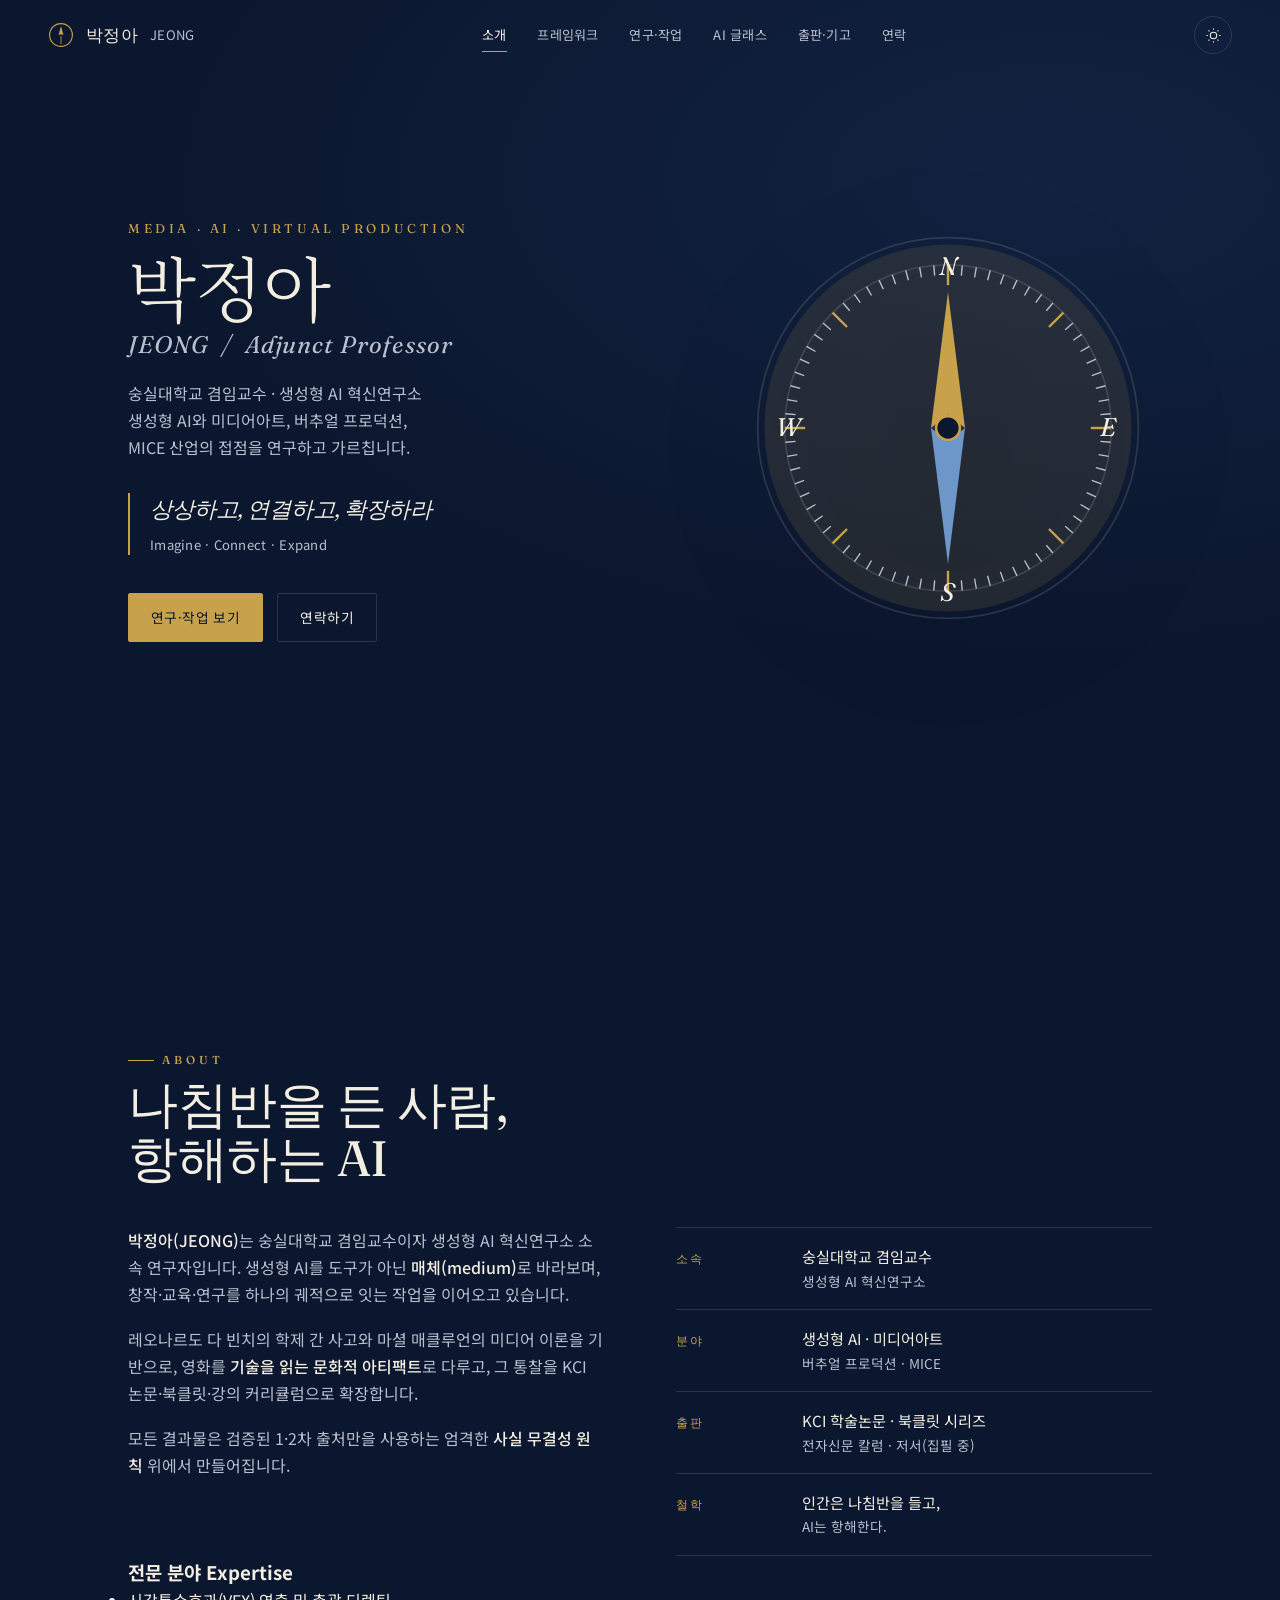
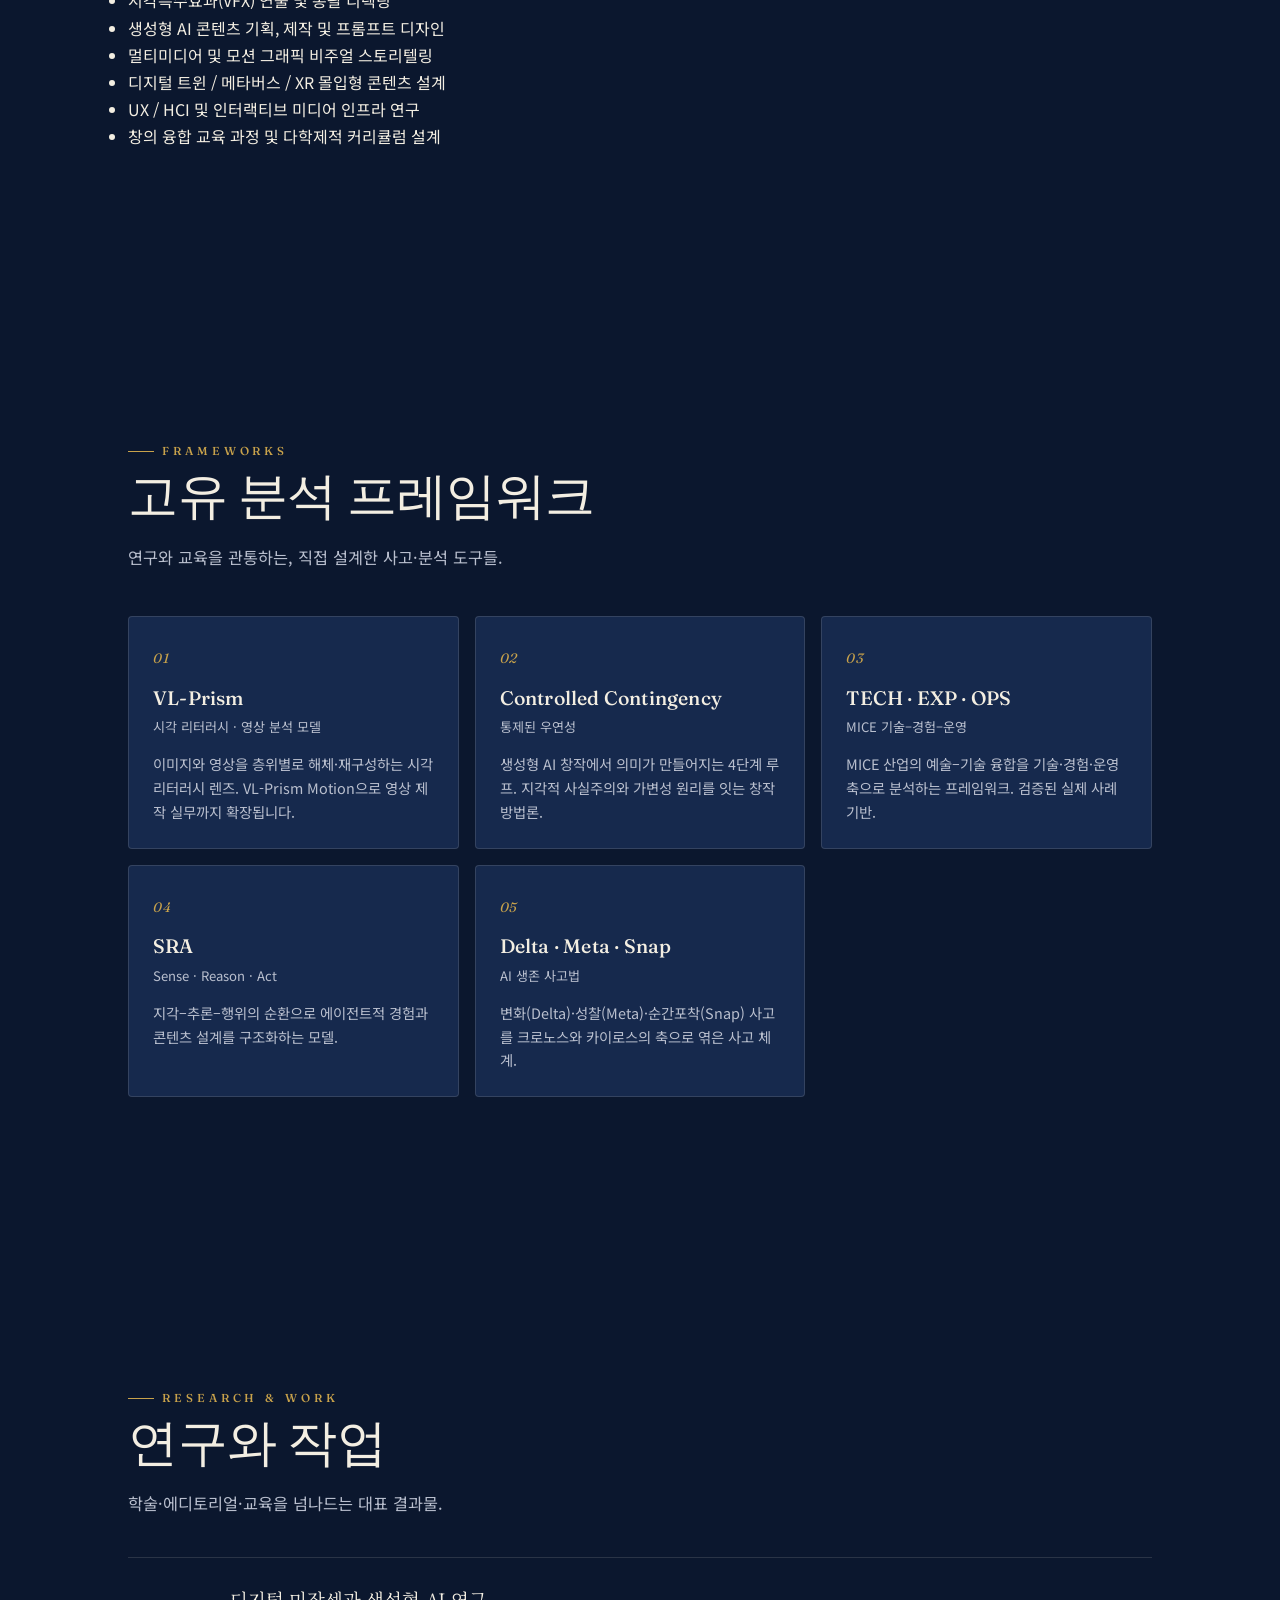
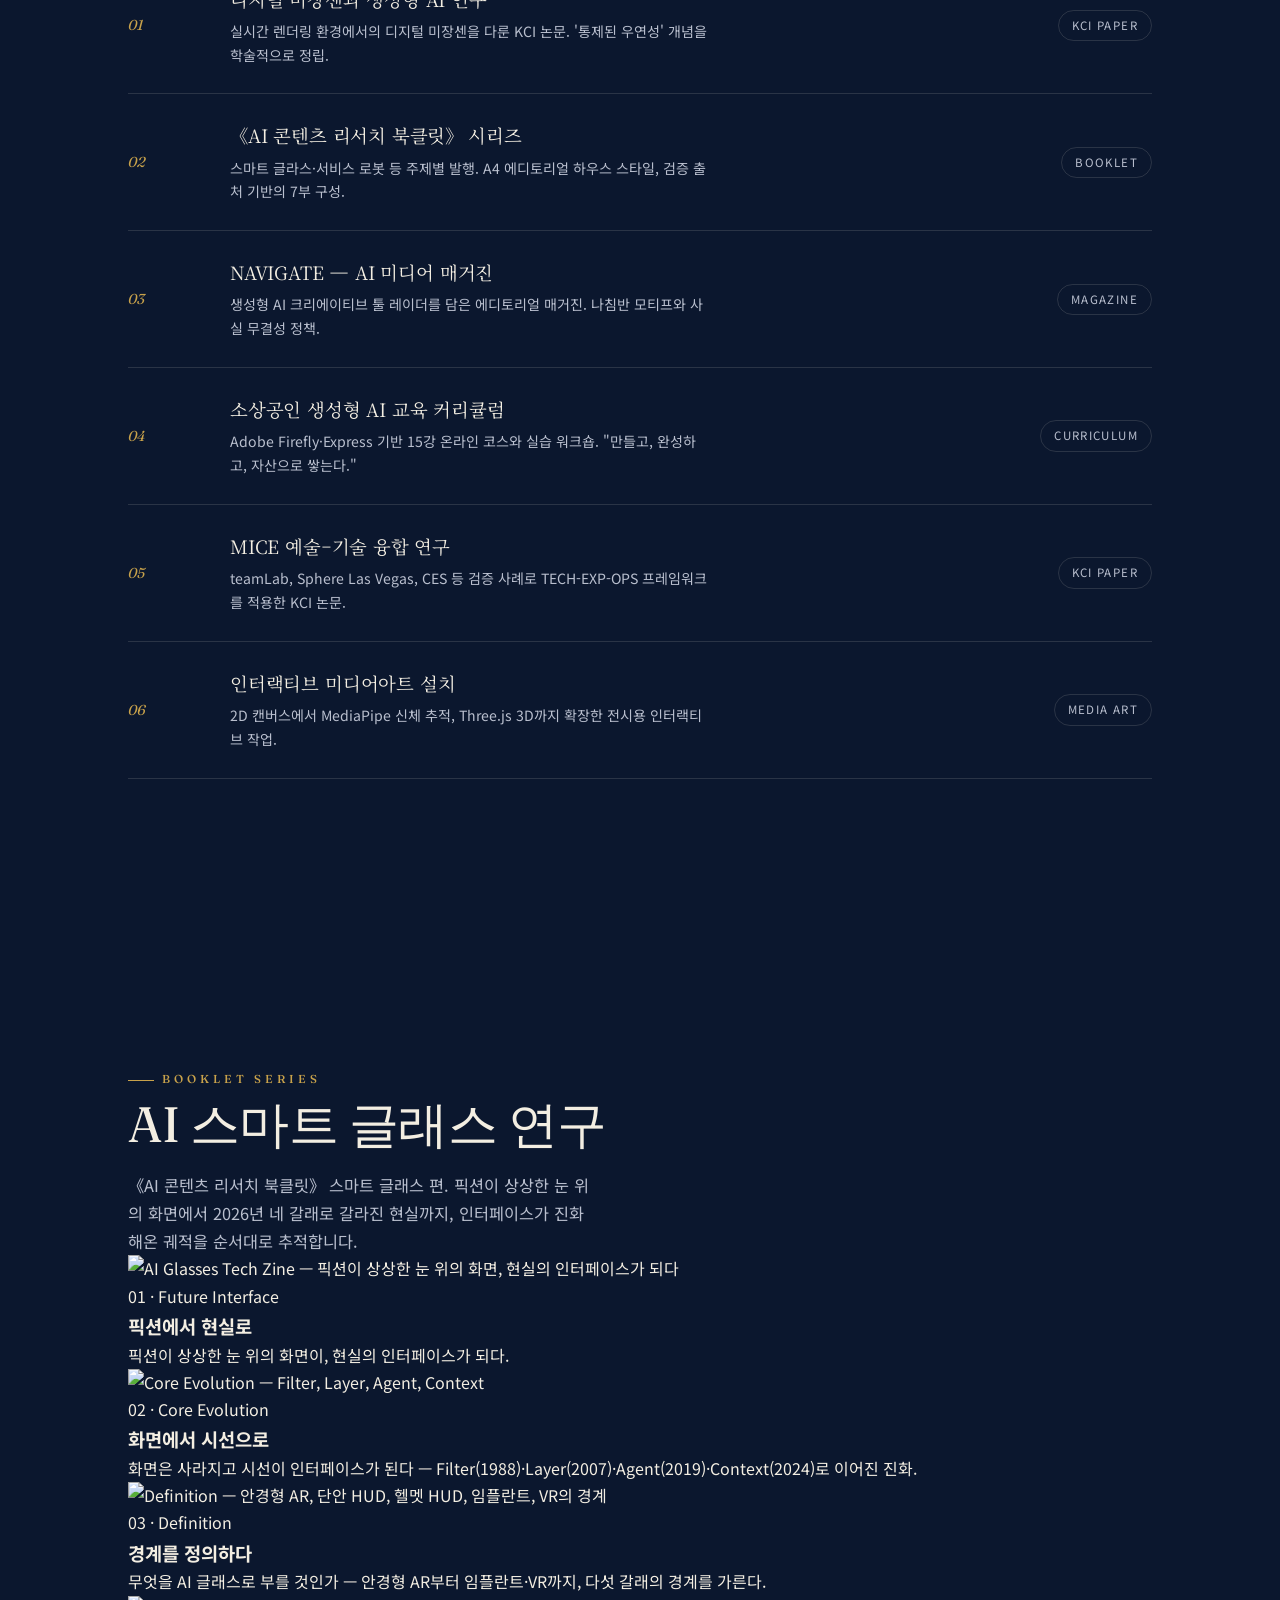
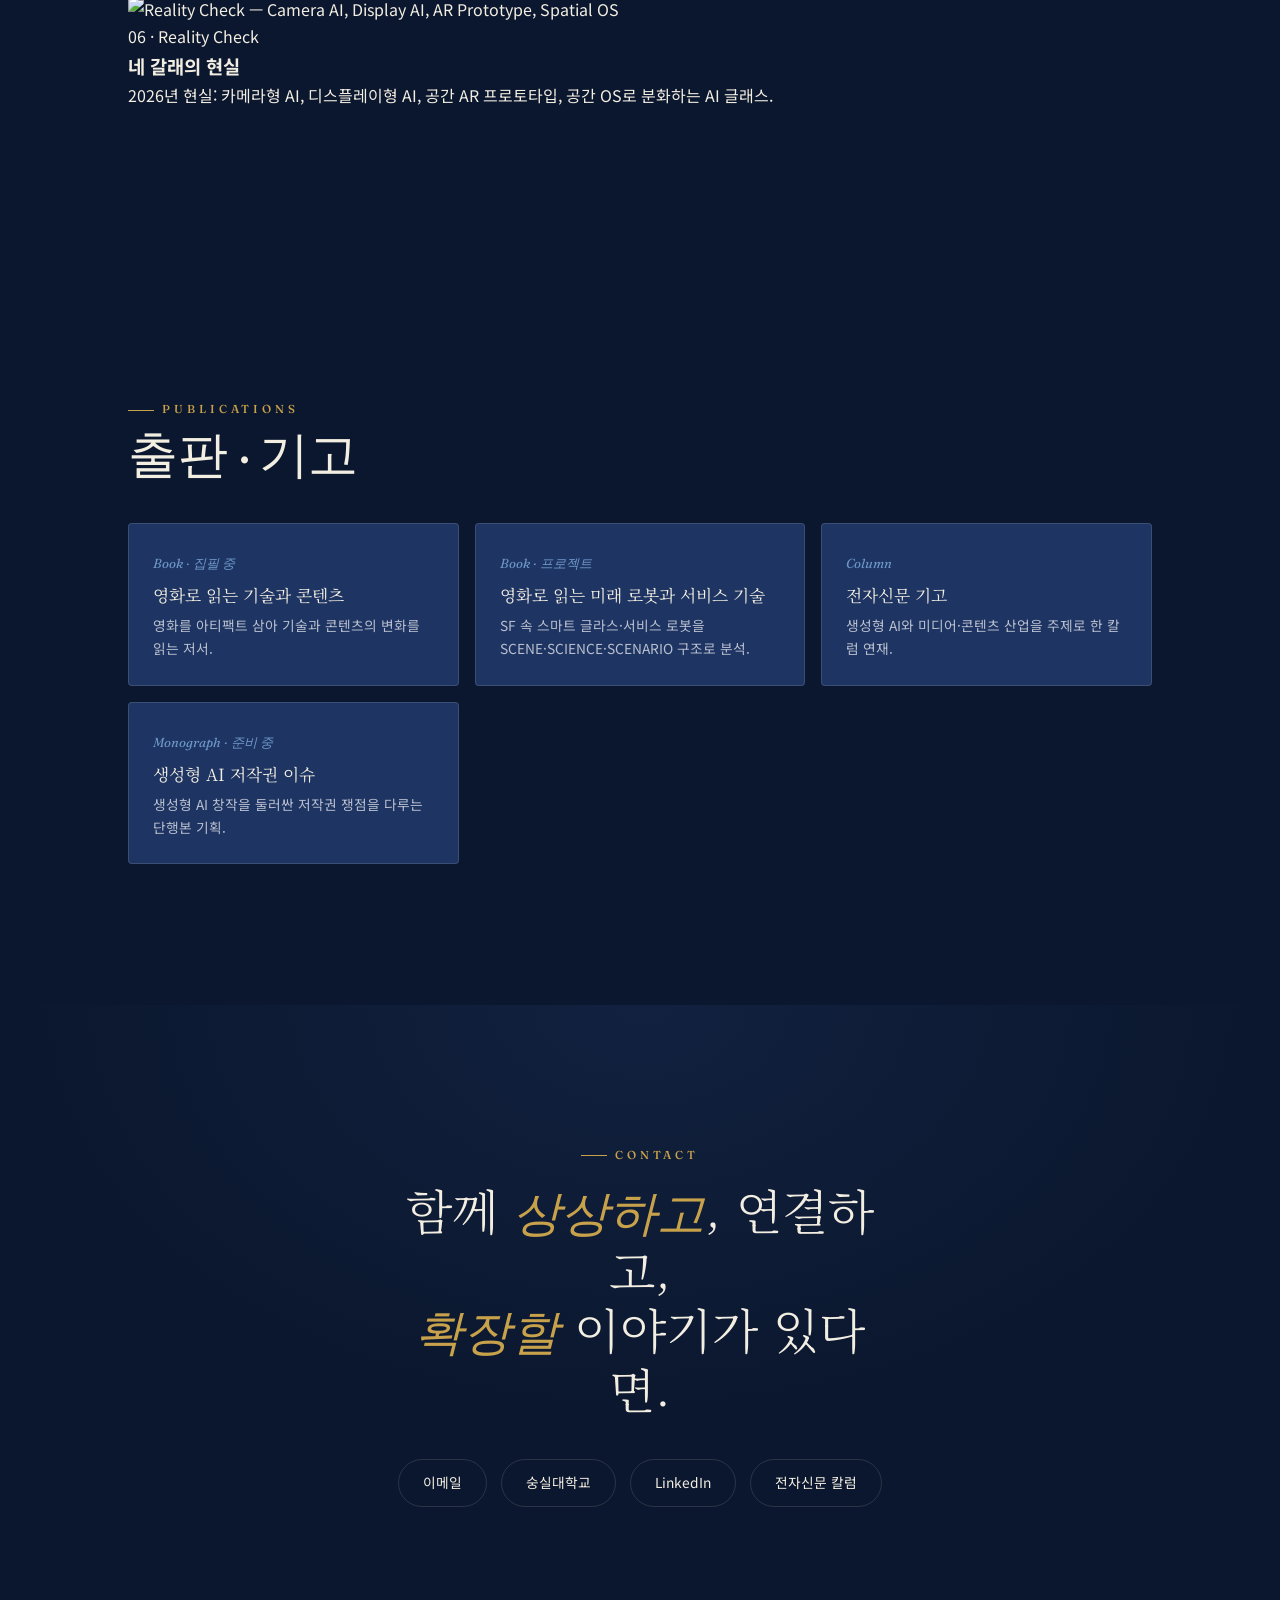
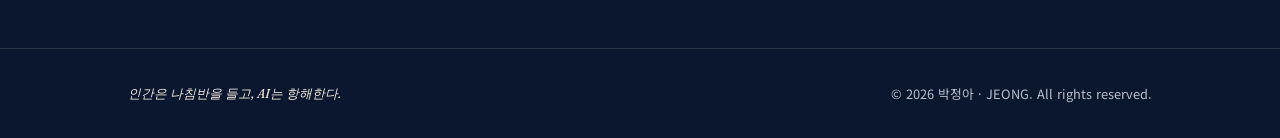
==== index.html @ fda1a20c "Add files via upload" ====
<!DOCTYPE html>
<html lang="ko">
<head>
<meta charset="UTF-8" />
<meta name="viewport" content="width=device-width, initial-scale=1.0" />
<title>박정아 · JEONG — 상상하고, 연결하고, 확장하라</title>
<meta name="description" content="박정아(JEONG) — 숭실대학교 겸임교수, 생성형 AI 혁신연구소. 생성형 AI·미디어아트·버추얼 프로덕션·MICE 연구와 교육." />
<link rel="preconnect" href="https://fonts.googleapis.com" />
<link rel="preconnect" href="https://fonts.gstatic.com" crossorigin />
<link href="https://fonts.googleapis.com/css2?family=Fraunces:ital,opsz,wght@0,9..144,300..600;1,9..144,400&family=Noto+Sans+KR:wght@300;400;500;700&family=Noto+Serif+KR:wght@300;400;600&display=swap" rel="stylesheet" />
<link rel="stylesheet" href="styles.css" />
</head>
<body>

<!-- ============ NAV ============ -->
<header class="nav" id="nav">
  <a class="brand" href="#top" aria-label="홈으로">
    <svg class="mark" viewBox="0 0 32 32" fill="none" stroke-width="1.4">
      <circle cx="16" cy="16" r="14"/>
      <polygon points="16,5 19,16 16,15 13,16"/>
      <line x1="16" y1="17" x2="16" y2="27" stroke-width="1"/>
    </svg>
    <b>박정아</b><span>JEONG</span>
  </a>

  <nav class="links" id="links">
    <a href="#about">소개</a>
    <a href="#frameworks">프레임워크</a>
    <a href="#work">연구·작업</a>
    <a href="#glasses">AI 글래스</a>
    <a href="#publications">출판·기고</a>
    <a href="#contact">연락</a>
  </nav>

  <div class="nav-actions">
    <button class="theme-toggle" id="theme" aria-label="라이트/다크 전환">
      <svg id="theme-icon" viewBox="0 0 24 24"><path d="M21 12.8A9 9 0 1 1 11.2 3a7 7 0 0 0 9.8 9.8z"/></svg>
    </button>
    <button class="menu-btn" id="menu" aria-label="메뉴" aria-expanded="false">
      <span></span><span></span><span></span>
    </button>
  </div>
</header>

<!-- ============ HERO ============ -->
<section class="hero" id="top">
  <div class="wrap">
    <div class="hero-copy">
      <span class="kicker">Media · AI · Virtual Production</span>
      <h1>박정아<span class="en">JEONG &nbsp;/&nbsp; Adjunct Professor</span></h1>
      <p class="role">숭실대학교 겸임교수 · 생성형 AI 혁신연구소<br>생성형 AI와 미디어아트, 버추얼 프로덕션, MICE 산업의 접점을 연구하고 가르칩니다.</p>
      <p class="motto">상상하고, 연결하고, 확장하라
        <small>Imagine · Connect · Expand</small>
      </p>
      <div class="hero-cta">
        <a class="btn" href="#work">연구·작업 보기</a>
        <a class="btn ghost" href="#contact">연락하기</a>
      </div>
    </div>

    <div class="compass-stage">
      <svg class="compass" id="compass" viewBox="0 0 240 240" role="img" aria-label="나침반">
        <defs>
          <linearGradient id="needleGoldGrad" x1="108" y1="0" x2="132" y2="0" gradientUnits="userSpaceOnUse">
            <stop offset="0%" stop-color="#3E2E10"/>
            <stop offset="18%" stop-color="#8A6A2A"/>
            <stop offset="42%" stop-color="#FBEFC6"/>
            <stop offset="58%" stop-color="#F5DFA0"/>
            <stop offset="82%" stop-color="#8A6A2A"/>
            <stop offset="100%" stop-color="#3E2E10"/>
          </linearGradient>
          <linearGradient id="needleSteelGrad" x1="108" y1="0" x2="132" y2="0" gradientUnits="userSpaceOnUse">
            <stop offset="0%" stop-color="#1E2B3E"/>
            <stop offset="18%" stop-color="#3F5A7D"/>
            <stop offset="42%" stop-color="#E7F0FA"/>
            <stop offset="58%" stop-color="#C7DCF0"/>
            <stop offset="82%" stop-color="#3F5A7D"/>
            <stop offset="100%" stop-color="#1E2B3E"/>
          </linearGradient>
          <radialGradient id="hubGrad" cx="38%" cy="32%" r="75%">
            <stop offset="0%" stop-color="#FBEFC6"/>
            <stop offset="45%" stop-color="#C8A24B"/>
            <stop offset="100%" stop-color="#4A3712"/>
          </radialGradient>
        </defs>
        <circle class="glow" cx="120" cy="120" r="108"/>
        <circle class="ring" cx="120" cy="120" r="112" stroke-width="1"/>
        <circle class="ring" cx="120" cy="120" r="96" stroke-width="1"/>
        <g id="ticks"></g>
        <text class="card-letter" x="120" y="30" text-anchor="middle">N</text>
        <text class="card-letter" x="120" y="222" text-anchor="middle">S</text>
        <text class="card-letter" x="214" y="125" text-anchor="middle">E</text>
        <text class="card-letter" x="26" y="125" text-anchor="middle">W</text>
        <g id="needle">
          <polygon class="rose-n" points="120,40 130,120 120,112 110,120"/>
          <polygon class="rose-s" points="120,200 110,120 120,128 130,120"/>
        </g>
        <circle class="hub" cx="120" cy="120" r="7" stroke-width="1.5"/>
      </svg>
    </div>
  </div>
</section>

<!-- ============ ABOUT ============ -->
<section id="about">
  <div class="wrap">
    <span class="eyebrow reveal">About</span>
    <h2 class="title reveal">나침반을 든 사람,<br>항해하는 AI</h2>
    <div class="about-grid">
      <div class="about-body reveal">
        <p><strong>박정아(JEONG)</strong>는 숭실대학교 겸임교수이자 생성형 AI 혁신연구소 소속 연구자입니다. 생성형 AI를 도구가 아닌 <strong>매체(medium)</strong>로 바라보며, 창작·교육·연구를 하나의 궤적으로 잇는 작업을 이어오고 있습니다.</p>
        <p>레오나르도 다 빈치의 학제 간 사고와 마셜 매클루언의 미디어 이론을 기반으로, 영화를 <strong>기술을 읽는 문화적 아티팩트</strong>로 다루고, 그 통찰을 KCI 논문·북클릿·강의 커리큘럼으로 확장합니다.</p>
        <p>모든 결과물은 검증된 1·2차 출처만을 사용하는 엄격한 <strong>사실 무결성 원칙</strong> 위에서 만들어집니다.</p>
      </div>
      <dl class="facts reveal">
        <div class="fact"><dt>소속</dt><dd>숭실대학교 겸임교수<span>생성형 AI 혁신연구소</span></dd></div>
        <div class="fact"><dt>분야</dt><dd>생성형 AI · 미디어아트<span>버추얼 프로덕션 · MICE</span></dd></div>
        <div class="fact"><dt>출판</dt><dd>KCI 학술논문 · 북클릿 시리즈<span>전자신문 칼럼 · 저서(집필 중)</span></dd></div>
        <div class="fact"><dt>철학</dt><dd>인간은 나침반을 들고,<span>AI는 항해한다.</span></dd></div>
      </dl>
    </div>

    <div class="expertise reveal">
      <h3><span class="bar"></span>전문 분야 <span class="en">Expertise</span></h3>
      <div class="expertise-grid">
        <ul>
          <li>시각특수효과(VFX) 연출 및 총괄 디렉팅</li>
          <li>생성형 AI 콘텐츠 기획, 제작 및 프롬프트 디자인</li>
          <li>멀티미디어 및 모션 그래픽 비주얼 스토리텔링</li>
        </ul>
        <ul>
          <li>디지털 트윈 / 메타버스 / XR 몰입형 콘텐츠 설계</li>
          <li>UX / HCI 및 인터랙티브 미디어 인프라 연구</li>
          <li>창의 융합 교육 과정 및 다학제적 커리큘럼 설계</li>
        </ul>
      </div>
    </div>
  </div>
</section>

<!-- ============ FRAMEWORKS ============ -->
<section id="frameworks">
  <div class="wrap">
    <span class="eyebrow reveal">Frameworks</span>
    <h2 class="title reveal">고유 분석 프레임워크</h2>
    <p class="lead reveal">연구와 교육을 관통하는, 직접 설계한 사고·분석 도구들.</p>
    <div class="fw-grid">
      <article class="fw-card reveal">
        <span class="no">01</span>
        <h3>VL-Prism</h3>
        <p class="ko">시각 리터러시 · 영상 분석 모델</p>
        <p>이미지와 영상을 층위별로 해체·재구성하는 시각 리터러시 렌즈. VL-Prism Motion으로 영상 제작 실무까지 확장됩니다.</p>
      </article>
      <article class="fw-card reveal">
        <span class="no">02</span>
        <h3>Controlled Contingency</h3>
        <p class="ko">통제된 우연성</p>
        <p>생성형 AI 창작에서 의미가 만들어지는 4단계 루프. 지각적 사실주의와 가변성 원리를 잇는 창작 방법론.</p>
      </article>
      <article class="fw-card reveal">
        <span class="no">03</span>
        <h3>TECH · EXP · OPS</h3>
        <p class="ko">MICE 기술–경험–운영</p>
        <p>MICE 산업의 예술–기술 융합을 기술·경험·운영 축으로 분석하는 프레임워크. 검증된 실제 사례 기반.</p>
      </article>
      <article class="fw-card reveal">
        <span class="no">04</span>
        <h3>SRA</h3>
        <p class="ko">Sense · Reason · Act</p>
        <p>지각–추론–행위의 순환으로 에이전트적 경험과 콘텐츠 설계를 구조화하는 모델.</p>
      </article>
      <article class="fw-card reveal">
        <span class="no">05</span>
        <h3>Delta · Meta · Snap</h3>
        <p class="ko">AI 생존 사고법</p>
        <p>변화(Delta)·성찰(Meta)·순간포착(Snap) 사고를 크로노스와 카이로스의 축으로 엮은 사고 체계.</p>
      </article>
    </div>
  </div>
</section>

<!-- ============ WORK ============ -->
<section id="work">
  <div class="wrap">
    <span class="eyebrow reveal">Research &amp; Work</span>
    <h2 class="title reveal">연구와 작업</h2>
    <p class="lead reveal">학술·에디토리얼·교육을 넘나드는 대표 결과물.</p>
    <div class="work-list">
      <div class="work-item reveal">
        <span class="idx">01</span>
        <div class="meta">
          <h3>디지털 미장센과 생성형 AI 연구</h3>
          <p>실시간 렌더링 환경에서의 디지털 미장센을 다룬 KCI 논문. '통제된 우연성' 개념을 학술적으로 정립.</p>
        </div>
        <span class="tag">KCI Paper</span>
      </div>
      <div class="work-item reveal">
        <span class="idx">02</span>
        <div class="meta">
          <h3>《AI 콘텐츠 리서치 북클릿》 시리즈</h3>
          <p>스마트 글라스·서비스 로봇 등 주제별 발행. A4 에디토리얼 하우스 스타일, 검증 출처 기반의 7부 구성.</p>
        </div>
        <span class="tag">Booklet</span>
      </div>
      <div class="work-item reveal">
        <span class="idx">03</span>
        <div class="meta">
          <h3>NAVIGATE — AI 미디어 매거진</h3>
          <p>생성형 AI 크리에이티브 툴 레이더를 담은 에디토리얼 매거진. 나침반 모티프와 사실 무결성 정책.</p>
        </div>
        <span class="tag">Magazine</span>
      </div>
      <div class="work-item reveal">
        <span class="idx">04</span>
        <div class="meta">
          <h3>소상공인 생성형 AI 교육 커리큘럼</h3>
          <p>Adobe Firefly·Express 기반 15강 온라인 코스와 실습 워크숍. "만들고, 완성하고, 자산으로 쌓는다."</p>
        </div>
        <span class="tag">Curriculum</span>
      </div>
      <div class="work-item reveal">
        <span class="idx">05</span>
        <div class="meta">
          <h3>MICE 예술–기술 융합 연구</h3>
          <p>teamLab, Sphere Las Vegas, CES 등 검증 사례로 TECH-EXP-OPS 프레임워크를 적용한 KCI 논문.</p>
        </div>
        <span class="tag">KCI Paper</span>
      </div>
      <div class="work-item reveal">
        <span class="idx">06</span>
        <div class="meta">
          <h3>인터랙티브 미디어아트 설치</h3>
          <p>2D 캔버스에서 MediaPipe 신체 추적, Three.js 3D까지 확장한 전시용 인터랙티브 작업.</p>
        </div>
        <span class="tag">Media Art</span>
      </div>
    </div>
  </div>
</section>

<!-- ============ AI GLASSES RESEARCH ============ -->
<section id="glasses">
  <div class="wrap">
    <span class="eyebrow reveal">Booklet Series</span>
    <h2 class="title reveal">AI 스마트 글래스 연구</h2>
    <p class="lead reveal">《AI 콘텐츠 리서치 북클릿》 스마트 글래스 편. 픽션이 상상한 눈 위의 화면에서 2026년 네 갈래로 갈라진 현실까지, 인터페이스가 진화해온 궤적을 순서대로 추적합니다.</p>
    <div class="glass-gallery">
      <figure class="glass-item reveal">
        <div class="glass-frame">
          <img src="AI 안경 미래 인터페이스.png" alt="AI Glasses Tech Zine — 픽션이 상상한 눈 위의 화면, 현실의 인터페이스가 되다" loading="lazy">
        </div>
        <figcaption>
          <span class="no">01 · Future Interface</span>
          <h3>픽션에서 현실로</h3>
          <p>픽션이 상상한 눈 위의 화면이, 현실의 인터페이스가 되다.</p>
        </figcaption>
      </figure>
      <figure class="glass-item reveal">
        <div class="glass-frame">
          <img src="AI 글래스 인터페이스 진화.png" alt="Core Evolution — Filter, Layer, Agent, Context" loading="lazy">
        </div>
        <figcaption>
          <span class="no">02 · Core Evolution</span>
          <h3>화면에서 시선으로</h3>
          <p>화면은 사라지고 시선이 인터페이스가 된다 — Filter(1988)·Layer(2007)·Agent(2019)·Context(2024)로 이어진 진화.</p>
        </figcaption>
      </figure>
      <figure class="glass-item reveal">
        <div class="glass-frame">
          <img src="AI 글래스 분류도 인포그래픽.png" alt="Definition — 안경형 AR, 단안 HUD, 헬멧 HUD, 임플란트, VR의 경계" loading="lazy">
        </div>
        <figcaption>
          <span class="no">03 · Definition</span>
          <h3>경계를 정의하다</h3>
          <p>무엇을 AI 글래스로 부를 것인가 — 안경형 AR부터 임플란트·VR까지, 다섯 갈래의 경계를 가른다.</p>
        </figcaption>
      </figure>
      <figure class="glass-item reveal">
        <div class="glass-frame">
          <img src="2026 현실 네 갈래 AI 글래스.png" alt="Reality Check — Camera AI, Display AI, AR Prototype, Spatial OS" loading="lazy">
        </div>
        <figcaption>
          <span class="no">06 · Reality Check</span>
          <h3>네 갈래의 현실</h3>
          <p>2026년 현실: 카메라형 AI, 디스플레이형 AI, 공간 AR 프로토타입, 공간 OS로 분화하는 AI 글래스.</p>
        </figcaption>
      </figure>
    </div>
  </div>
</section>

<!-- ============ PUBLICATIONS ============ -->
<section id="publications">
  <div class="wrap">
    <span class="eyebrow reveal">Publications</span>
    <h2 class="title reveal">출판 · 기고</h2>
    <div class="pub-grid">
      <article class="pub reveal">
        <span class="type">Book · 집필 중</span>
        <h3>영화로 읽는 기술과 콘텐츠</h3>
        <p>영화를 아티팩트 삼아 기술과 콘텐츠의 변화를 읽는 저서.</p>
      </article>
      <article class="pub reveal">
        <span class="type">Book · 프로젝트</span>
        <h3>영화로 읽는 미래 로봇과 서비스 기술</h3>
        <p>SF 속 스마트 글라스·서비스 로봇을 SCENE·SCIENCE·SCENARIO 구조로 분석.</p>
      </article>
      <article class="pub reveal">
        <span class="type">Column</span>
        <h3>전자신문 기고</h3>
        <p>생성형 AI와 미디어·콘텐츠 산업을 주제로 한 칼럼 연재.</p>
      </article>
      <article class="pub reveal">
        <span class="type">Monograph · 준비 중</span>
        <h3>생성형 AI 저작권 이슈</h3>
        <p>생성형 AI 창작을 둘러싼 저작권 쟁점을 다루는 단행본 기획.</p>
      </article>
    </div>
  </div>
</section>

<!-- ============ CONTACT ============ -->
<section class="contact" id="contact">
  <div class="wrap">
    <span class="eyebrow reveal eyebrow-center">Contact</span>
    <p class="big reveal">함께 <em>상상하고</em>, 연결하고,<br><em>확장할</em> 이야기가 있다면.</p>
    <div class="links reveal">
      <a href="mailto:hello@example.com">이메일</a>
      <a href="#" aria-label="숭실대학교">숭실대학교</a>
      <a href="#" aria-label="LinkedIn">LinkedIn</a>
      <a href="#" aria-label="전자신문 칼럼">전자신문 칼럼</a>
    </div>
  </div>
</section>

<footer>
  <div class="wrap">
    <span class="compass-line">인간은 나침반을 들고, AI는 항해한다.</span>
    <span>© <span id="year"></span> 박정아 · JEONG. All rights reserved.</span>
  </div>
</footer>

<script src="script.js"></script>
</body>
</html>
---- styles.css ----
/* ============================================================
   박정아 · JEONG — 개인 홈 스타일시트
   Palette / Type / Layout tokens are defined in :root
   ============================================================ */

:root{
  --ink:#0B172E;          /* deepest background */
  --navy:#16294D;         /* house navy */
  --navy-soft:#1E3563;    /* raised surfaces */
  --line:rgba(230,224,210,.14);
  --paper:#F3EEE2;        /* warm porcelain text */
  --paper-dim:#B9BFCE;    /* muted text */
  --brass:#C8A24B;        /* compass brass accent */
  --brass-soft:#E0C579;
  --steel:#6E97C9;        /* cool secondary accent */
  --bg:var(--ink);
  --surface:var(--navy);
  --surface-2:var(--navy-soft);
  --text:var(--paper);
  --text-dim:var(--paper-dim);
  --hairline:var(--line);
  --accent:var(--brass);
  --accent-2:var(--steel);
  --maxw:1120px;
  --ease:cubic-bezier(.22,.61,.36,1);
}
:root[data-theme="light"]{
  --bg:#F3EEE2;
  --surface:#FBF8F0;
  --surface-2:#F0E9D9;
  --text:#16294D;
  --text-dim:#5A6478;
  --hairline:rgba(22,41,77,.14);
  --accent:#9E7B24;
  --accent-2:#2E5487;
}

*{box-sizing:border-box;margin:0;padding:0}
html{scroll-behavior:smooth}
@media (prefers-reduced-motion:reduce){html{scroll-behavior:auto}}
body{
  background:var(--bg);
  color:var(--text);
  font-family:"Noto Sans KR",system-ui,sans-serif;
  font-weight:400;
  line-height:1.7;
  -webkit-font-smoothing:antialiased;
  overflow-x:hidden;
  transition:background .6s var(--ease),color .6s var(--ease);
}
a{color:inherit;text-decoration:none}
::selection{background:var(--accent);color:var(--ink)}

/* ---------- Layout helpers ---------- */
.wrap{max-width:var(--maxw);margin:0 auto;padding:0 clamp(20px,5vw,48px)}
.eyebrow{
  font-family:"Fraunces",serif;
  font-size:.72rem;letter-spacing:.34em;text-transform:uppercase;
  color:var(--accent);font-weight:500;
  display:inline-flex;align-items:center;gap:.7em;
}
.eyebrow::before{content:"";width:26px;height:1px;background:var(--accent);display:inline-block}
.eyebrow-center{display:flex;justify-content:center}
section{padding:clamp(72px,11vw,150px) 0;position:relative}
h2.title{
  font-family:"Fraunces",serif;
  font-weight:400;
  font-size:clamp(1.9rem,4.6vw,3.1rem);
  line-height:1.08;letter-spacing:-.01em;
  margin:.5rem 0 0;
}
.lead{color:var(--text-dim);max-width:52ch;margin-top:1.3rem;font-size:1.02rem}

/* ---------- Nav ---------- */
header.nav{
  position:fixed;top:0;left:0;right:0;z-index:60;
  display:flex;align-items:center;justify-content:space-between;
  padding:16px clamp(20px,5vw,48px);
  transition:background .4s var(--ease),border-color .4s var(--ease),padding .4s var(--ease);
  border-bottom:1px solid transparent;
}
header.nav.scrolled{
  background:color-mix(in srgb,var(--bg) 82%,transparent);
  backdrop-filter:blur(14px);
  -webkit-backdrop-filter:blur(14px);
  border-bottom:1px solid var(--hairline);
  padding-top:12px;padding-bottom:12px;
}
.brand{display:flex;align-items:center;gap:12px;font-family:"Fraunces",serif;font-size:1.05rem;letter-spacing:.02em}
.brand .mark{width:26px;height:26px;flex:0 0 auto}
.brand .mark circle,.brand .mark line{stroke:var(--accent)}
.brand .mark polygon{fill:var(--accent)}
.brand b{font-weight:500}
.brand span{color:var(--text-dim);font-family:"Noto Sans KR";font-size:.82rem;letter-spacing:.02em}

.nav-actions{display:flex;align-items:center;gap:10px}

nav.links{display:flex;align-items:center;gap:clamp(14px,2.4vw,34px)}
nav.links a{
  font-size:.82rem;letter-spacing:.02em;color:var(--text-dim);
  position:relative;padding:4px 0;transition:color .3s var(--ease);
}
nav.links a::after{
  content:"";position:absolute;left:0;bottom:-2px;height:1px;width:0;
  background:var(--accent);transition:width .35s var(--ease);
}
nav.links a:hover,nav.links a.active{color:var(--text)}
nav.links a.active::after{width:100%}

.theme-toggle{
  background:none;border:1px solid var(--hairline);color:var(--text);
  width:38px;height:38px;border-radius:50%;cursor:pointer;
  display:grid;place-items:center;transition:border-color .3s,transform .3s var(--ease);
}
.theme-toggle:hover{border-color:var(--accent);transform:rotate(20deg)}
.theme-toggle svg{width:17px;height:17px;stroke:var(--text);fill:none;stroke-width:1.5}

.menu-btn{display:none;background:none;border:0;cursor:pointer;flex-direction:column;gap:5px;padding:8px}
.menu-btn span{display:block;width:22px;height:1.5px;background:var(--text);transition:.3s var(--ease)}

/* ---------- Hero ---------- */
.hero{
  min-height:100svh;display:flex;align-items:center;
  padding-top:96px;position:relative;overflow:hidden;
  background:
    radial-gradient(120% 90% at 82% 20%,color-mix(in srgb,var(--navy) 60%,transparent),transparent 60%),
    var(--bg);
}
.hero .wrap{display:grid;grid-template-columns:1.15fr .85fr;gap:clamp(24px,5vw,64px);align-items:center;width:100%}
.hero-copy .kicker{font-size:.8rem;letter-spacing:.28em;text-transform:uppercase;color:var(--accent);font-family:"Fraunces",serif}
.hero-copy h1{
  font-family:"Noto Serif KR",serif;font-weight:300;
  font-size:clamp(2.4rem,6.4vw,4.4rem);line-height:1.05;letter-spacing:-.01em;
  margin:.55rem 0 .2rem;
}
.hero-copy h1 .en{display:block;font-family:"Fraunces",serif;font-style:italic;font-weight:400;
  font-size:clamp(1rem,2.4vw,1.5rem);color:var(--text-dim);letter-spacing:.04em;margin-top:.6rem}
.role{color:var(--text-dim);font-size:1rem;margin-top:1.4rem;max-width:34ch}
.motto{
  font-family:"Fraunces",serif;font-style:italic;font-size:clamp(1.05rem,2.5vw,1.4rem);
  color:var(--text);margin-top:2rem;line-height:1.5;
  padding-left:20px;border-left:2px solid var(--accent);
}
.motto small{display:block;font-family:"Noto Sans KR";font-style:normal;font-size:.82rem;color:var(--text-dim);letter-spacing:.02em;margin-top:.5rem}
.hero-cta{display:flex;gap:14px;margin-top:2.4rem;flex-wrap:wrap}
.btn{
  font-size:.86rem;letter-spacing:.03em;padding:12px 22px;border-radius:2px;cursor:pointer;
  border:1px solid var(--accent);color:var(--ink);background:var(--accent);
  transition:transform .3s var(--ease),background .3s,color .3s;
}
.btn:hover{transform:translateY(-2px)}
.btn.ghost{background:none;color:var(--text);border-color:var(--hairline)}
.btn.ghost:hover{border-color:var(--accent);color:var(--accent)}

/* Compass signature */
.compass-stage{display:grid;place-items:center;position:relative}
.compass{width:min(100%,420px);height:auto;aspect-ratio:1;filter:drop-shadow(0 20px 60px rgba(0,0,0,.35))}
.compass .ring{stroke:var(--hairline);fill:none}
.compass .tick{stroke:var(--text-dim)}
.compass .tick.major{stroke:var(--accent)}
.compass .card-letter{fill:var(--text);font-family:"Fraunces",serif;font-size:15px;font-style:italic}
.compass .rose-n{fill:var(--accent)}
.compass .rose-s{fill:var(--steel)}
.compass .hub{fill:var(--bg);stroke:var(--accent)}
#needle{transform-box:fill-box;transform-origin:center;animation:compass-spin 14s linear infinite}
@keyframes compass-spin{ to{ transform:rotate(360deg); } }
.compass .glow{fill:color-mix(in srgb,var(--accent) 12%,transparent)}

/* ---------- About ---------- */
.about-grid{display:grid;grid-template-columns:1fr 1fr;gap:clamp(28px,6vw,72px);align-items:start;margin-top:2.6rem}
.about-body p{color:var(--text-dim);margin-bottom:1.1rem;max-width:56ch}
.about-body p strong{color:var(--text);font-weight:500}
.facts{border-top:1px solid var(--hairline)}
.fact{display:grid;grid-template-columns:110px 1fr;gap:16px;padding:16px 0;border-bottom:1px solid var(--hairline);align-items:baseline}
.fact dt{font-family:"Fraunces",serif;font-size:.72rem;letter-spacing:.2em;text-transform:uppercase;color:var(--accent)}
.fact dd{color:var(--text);font-size:.95rem}
.fact dd span{display:block;color:var(--text-dim);font-size:.85rem}

/* ---------- Frameworks ---------- */
.fw-grid{display:grid;grid-template-columns:repeat(auto-fill,minmax(250px,1fr));gap:16px;margin-top:2.8rem}
.fw-card{
  background:var(--surface);border:1px solid var(--hairline);border-radius:4px;
  padding:26px 24px 24px;position:relative;overflow:hidden;
  transition:transform .4s var(--ease),border-color .4s,background .4s;
}
.fw-card::before{content:"";position:absolute;inset:0;background:radial-gradient(120% 80% at 100% 0,color-mix(in srgb,var(--accent) 10%,transparent),transparent 55%);opacity:0;transition:opacity .4s}
.fw-card:hover{transform:translateY(-4px);border-color:color-mix(in srgb,var(--accent) 50%,var(--hairline))}
.fw-card:hover::before{opacity:1}
.fw-card .no{font-family:"Fraunces",serif;font-style:italic;color:var(--accent);font-size:.85rem;letter-spacing:.05em}
.fw-card h3{font-family:"Fraunces",serif;font-weight:500;font-size:1.22rem;margin:.7rem 0 .1rem;letter-spacing:.01em}
.fw-card .ko{color:var(--text-dim);font-size:.82rem;margin-bottom:.9rem}
.fw-card p{color:var(--text-dim);font-size:.9rem;line-height:1.65}

/* ---------- Work ---------- */
.work-list{margin-top:2.4rem;border-top:1px solid var(--hairline)}
.work-item{
  display:grid;grid-template-columns:66px 1fr auto;gap:clamp(14px,3vw,36px);
  align-items:center;padding:26px 0;border-bottom:1px solid var(--hairline);
  transition:padding-left .4s var(--ease);position:relative;
}
.work-item::before{content:"";position:absolute;left:0;top:0;bottom:0;width:2px;background:var(--accent);transform:scaleY(0);transform-origin:top;transition:transform .4s var(--ease)}
.work-item:hover{padding-left:20px}
.work-item:hover::before{transform:scaleY(1)}
.work-item .idx{font-family:"Fraunces",serif;font-style:italic;color:var(--accent);font-size:.9rem}
.work-item .meta h3{font-family:"Noto Serif KR",serif;font-weight:400;font-size:1.15rem;letter-spacing:-.01em}
.work-item .meta p{color:var(--text-dim);font-size:.88rem;margin-top:.3rem;max-width:60ch}
.work-item .tag{font-size:.72rem;letter-spacing:.12em;text-transform:uppercase;color:var(--text-dim);
  border:1px solid var(--hairline);border-radius:100px;padding:5px 13px;white-space:nowrap}

/* ---------- Publications ---------- */
.pub-grid{display:grid;grid-template-columns:repeat(auto-fill,minmax(280px,1fr));gap:16px;margin-top:2.6rem}
.pub{background:var(--surface-2);border-radius:4px;padding:24px;border:1px solid var(--hairline);transition:transform .4s var(--ease)}
.pub:hover{transform:translateY(-3px)}
.pub .type{font-family:"Fraunces",serif;font-style:italic;color:var(--accent-2);font-size:.82rem}
.pub h3{font-family:"Noto Serif KR",serif;font-weight:400;font-size:1.05rem;margin:.55rem 0 .4rem;line-height:1.4}
.pub p{color:var(--text-dim);font-size:.86rem}

/* ---------- Contact ---------- */
.contact{text-align:center;background:
  radial-gradient(90% 120% at 50% 0,color-mix(in srgb,var(--navy) 55%,transparent),transparent 55%),var(--bg)}
.contact .big{
  font-family:"Noto Serif KR",serif;font-weight:300;
  font-size:clamp(1.7rem,5vw,3rem);line-height:1.2;margin:1rem auto 0;max-width:18ch;
}
.contact .big em{font-family:"Fraunces",serif;font-style:italic;color:var(--accent);font-weight:400}
.contact .links{display:flex;gap:14px;justify-content:center;flex-wrap:wrap;margin-top:2.6rem}
.contact .links a{border:1px solid var(--hairline);border-radius:100px;padding:11px 24px;font-size:.86rem;color:var(--text);transition:.3s var(--ease)}
.contact .links a:hover{border-color:var(--accent);color:var(--accent);transform:translateY(-2px)}

footer{border-top:1px solid var(--hairline);padding:34px 0}
footer .wrap{display:flex;justify-content:space-between;align-items:center;gap:16px;flex-wrap:wrap;color:var(--text-dim);font-size:.8rem}
footer .compass-line{font-family:"Fraunces",serif;font-style:italic;color:var(--text)}

/* ---------- Reveal animation ---------- */
.reveal{opacity:0;transform:translateY(26px);transition:opacity .9s var(--ease),transform .9s var(--ease)}
.reveal.in{opacity:1;transform:none}
@media (prefers-reduced-motion:reduce){
  .reveal{opacity:1;transform:none;transition:none}
  #needle{animation:none}
  .compass{animation:none!important}
}

/* ---------- Responsive ---------- */
@media (max-width:860px){
  .hero .wrap{grid-template-columns:1fr;gap:40px}
  .compass-stage{order:-1;max-width:320px;margin:0 auto}
  .about-grid{grid-template-columns:1fr}
  .work-item{grid-template-columns:44px 1fr;gap:16px}
  .work-item .tag{grid-column:2;justify-self:start}
  nav.links{
    position:fixed;inset:0 0 0 auto;width:min(78vw,320px);
    background:var(--surface);flex-direction:column;justify-content:center;
    align-items:flex-start;padding:40px;gap:26px;
    transform:translateX(100%);transition:transform .45s var(--ease);
    border-left:1px solid var(--hairline);
  }
  nav.links.open{transform:none}
  nav.links a{font-size:1.1rem}
  .menu-btn{display:flex;z-index:70}
  .menu-btn.open span:nth-child(1){transform:translateY(6.5px) rotate(45deg)}
  .menu-btn.open span:nth-child(2){opacity:0}
  .menu-btn.open span:nth-child(3){transform:translateY(-6.5px) rotate(-45deg)}
}
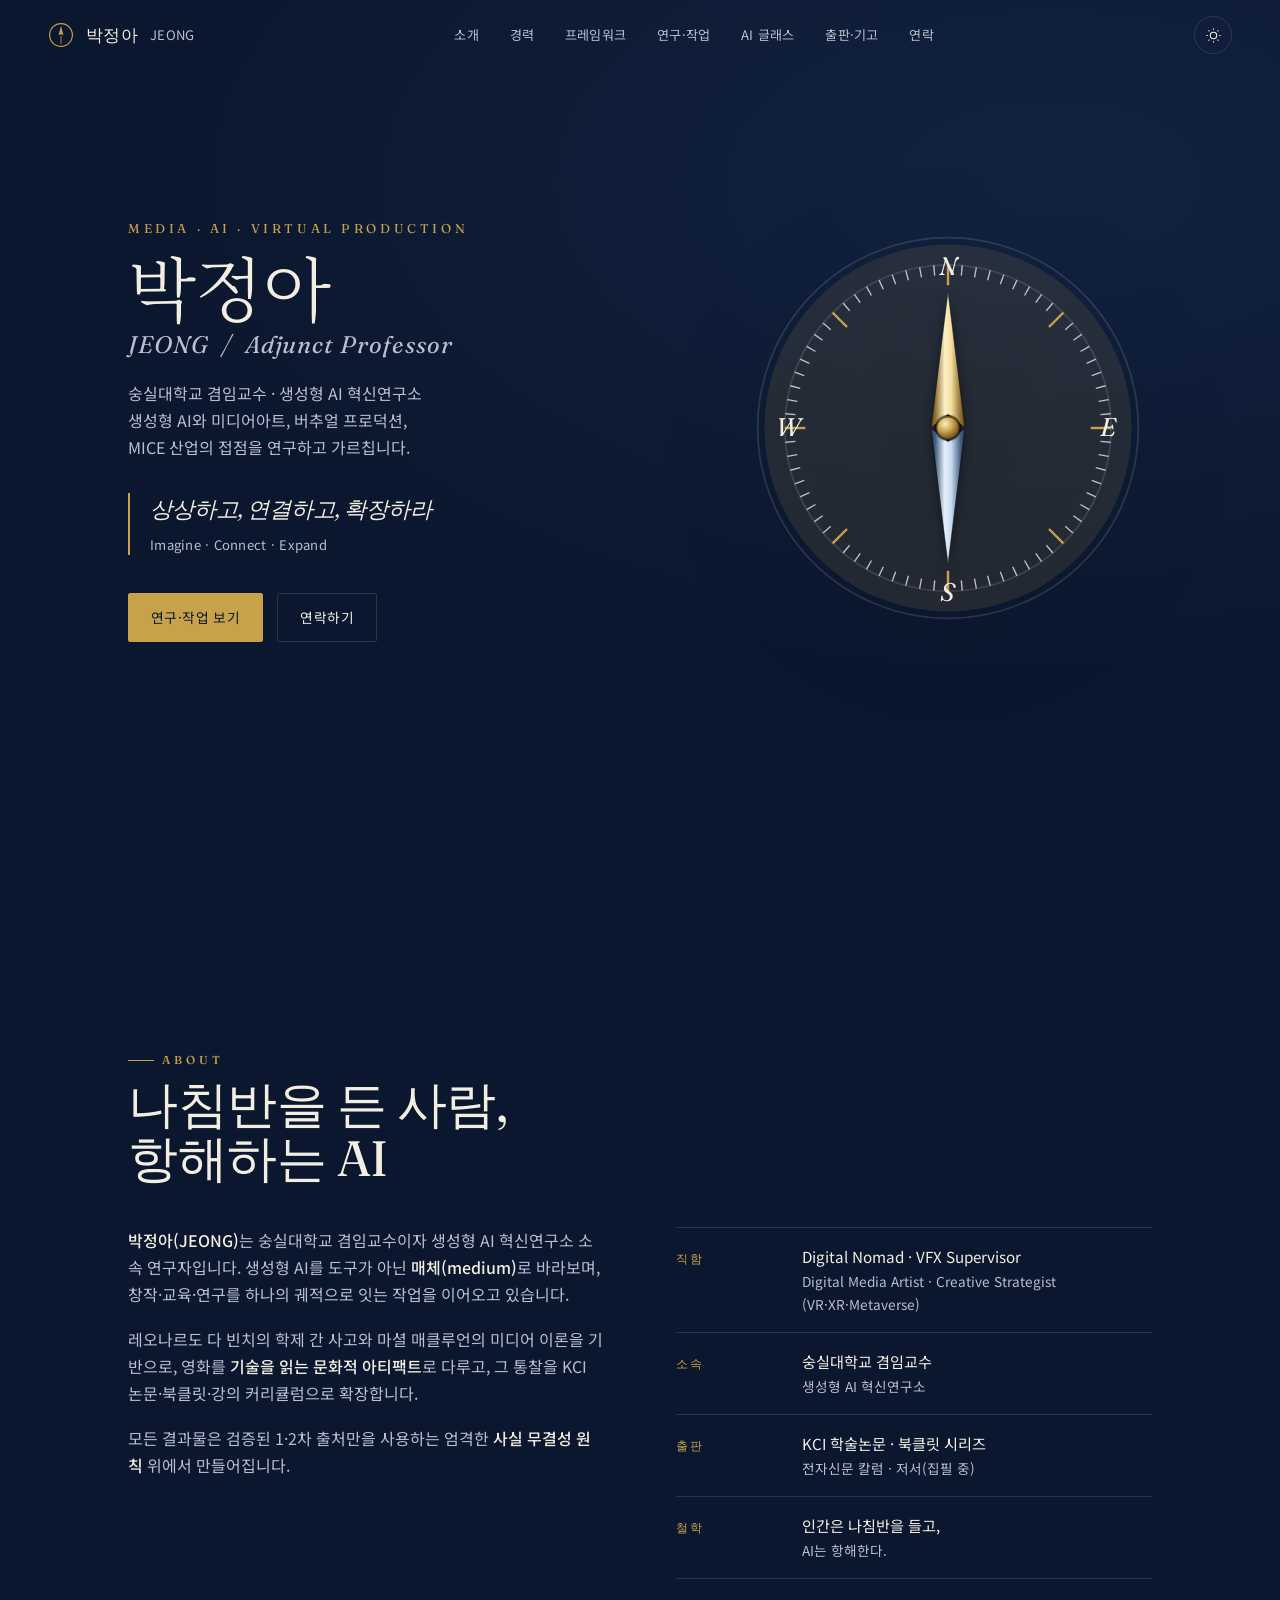
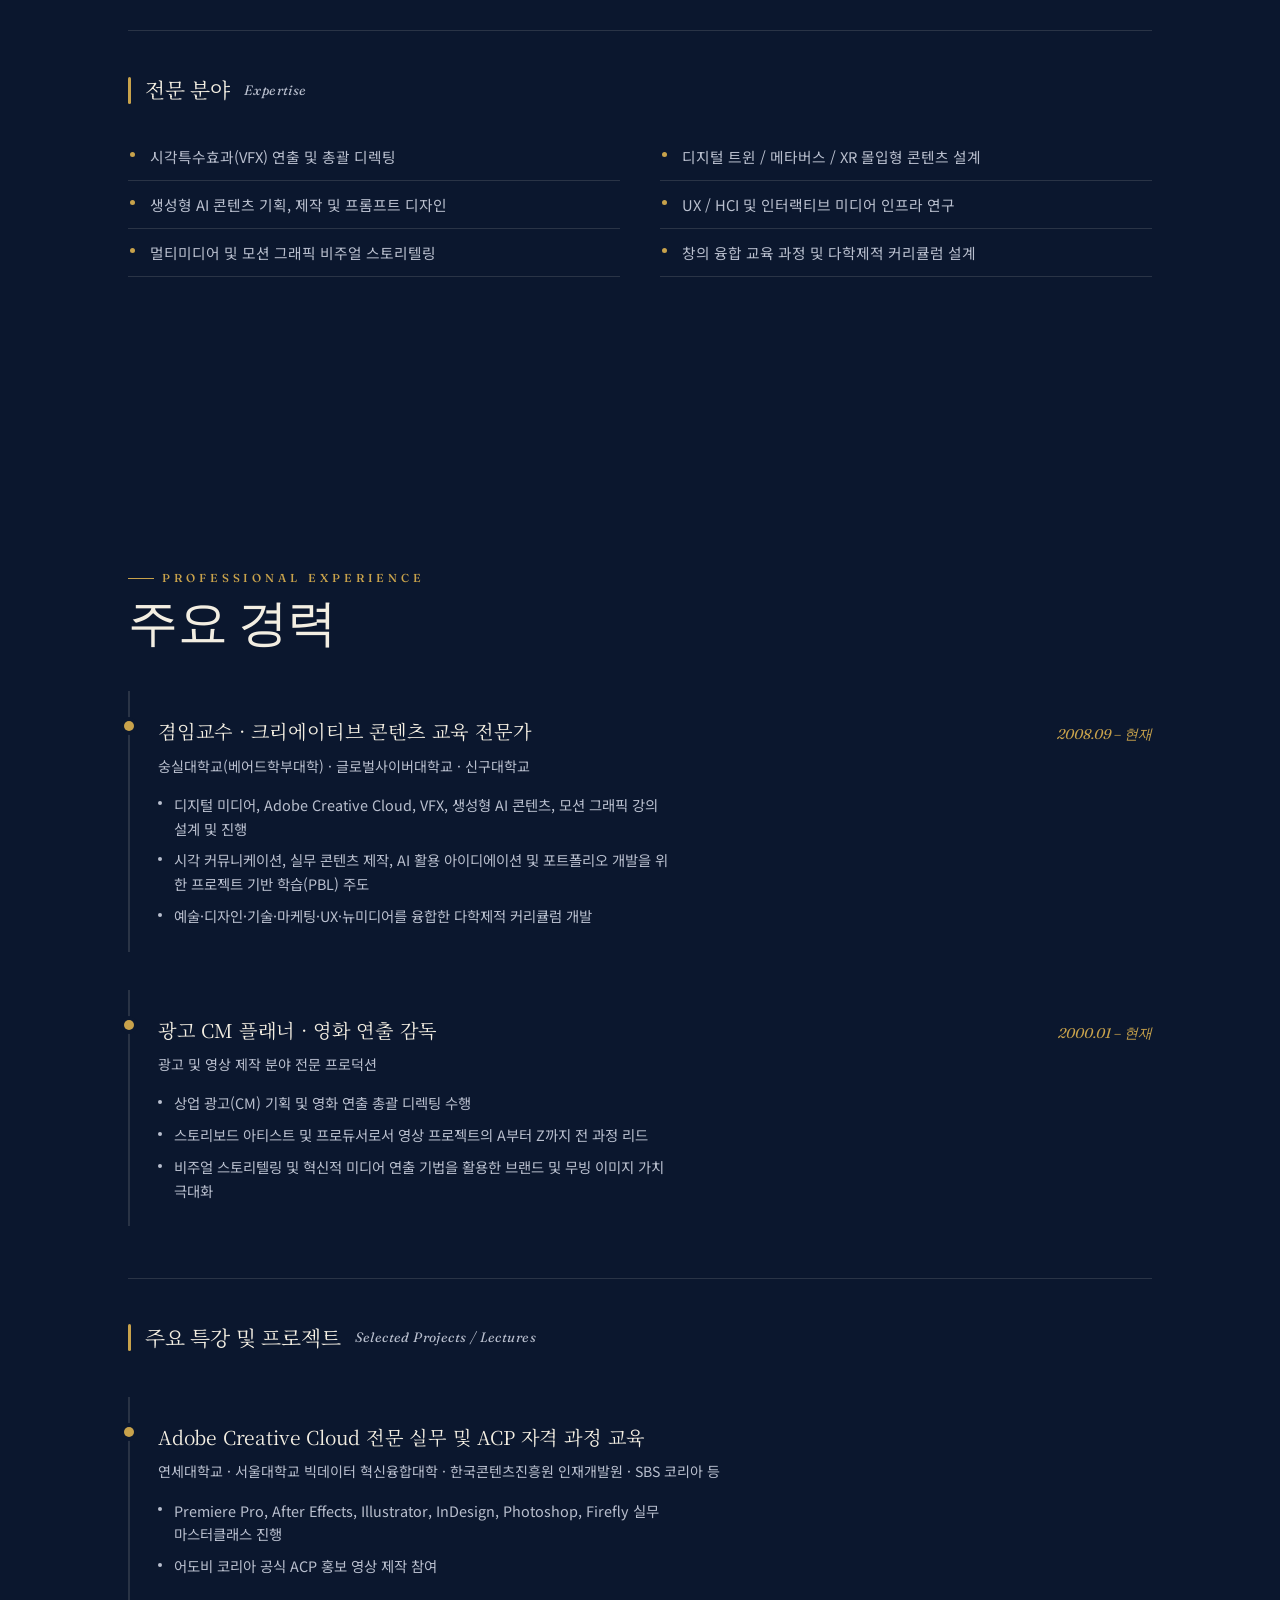
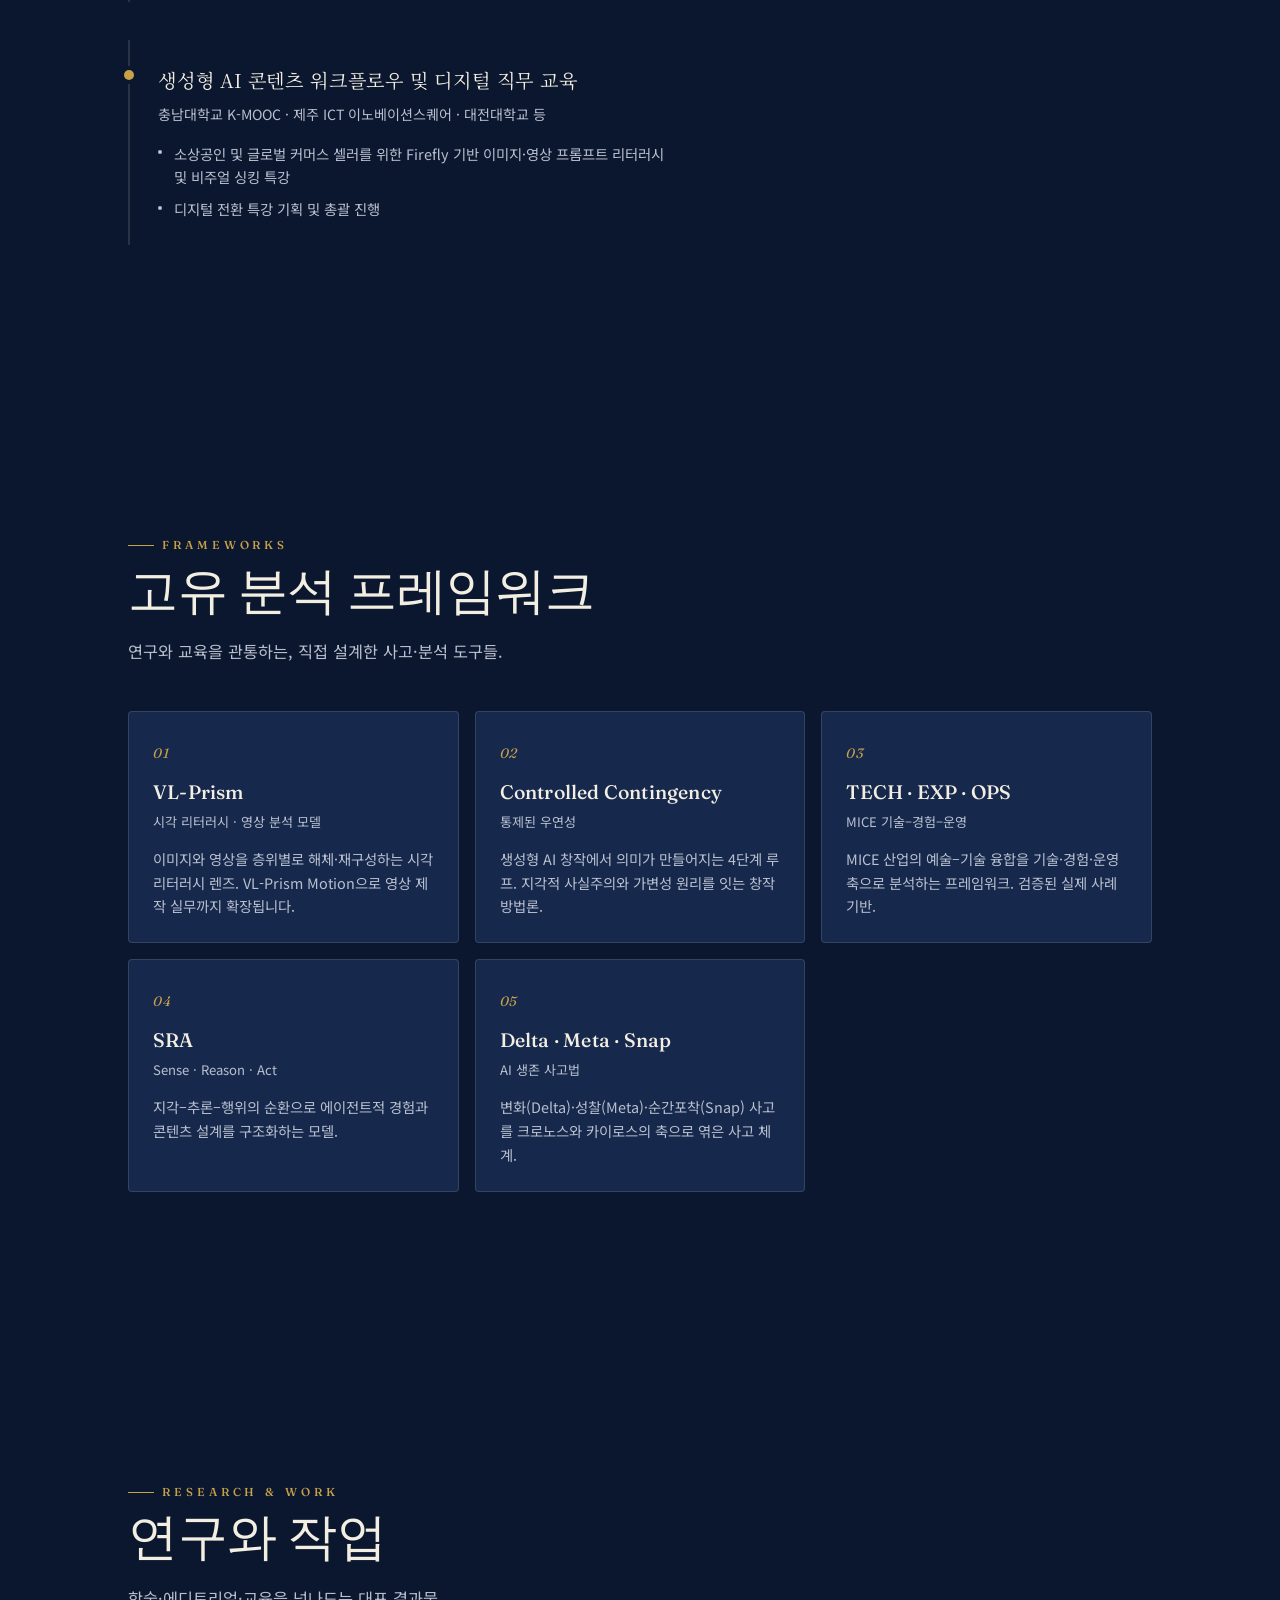
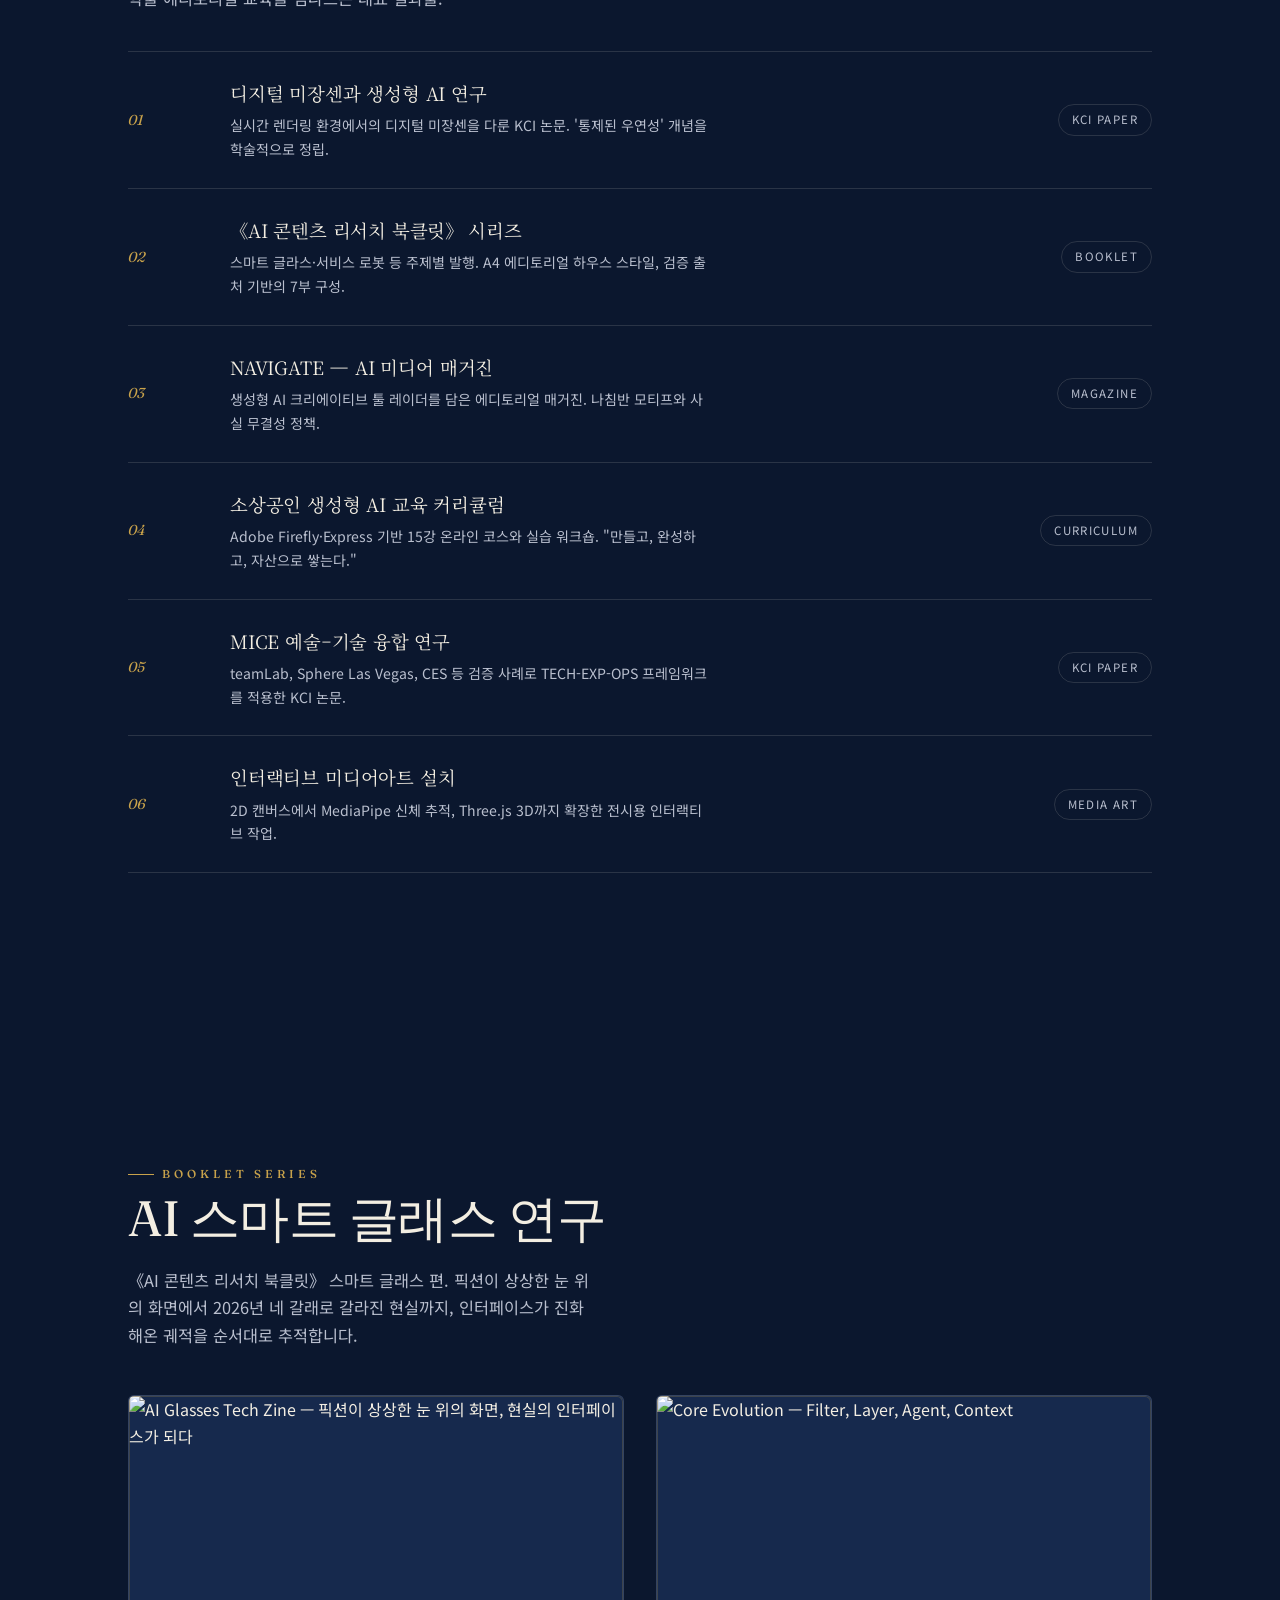
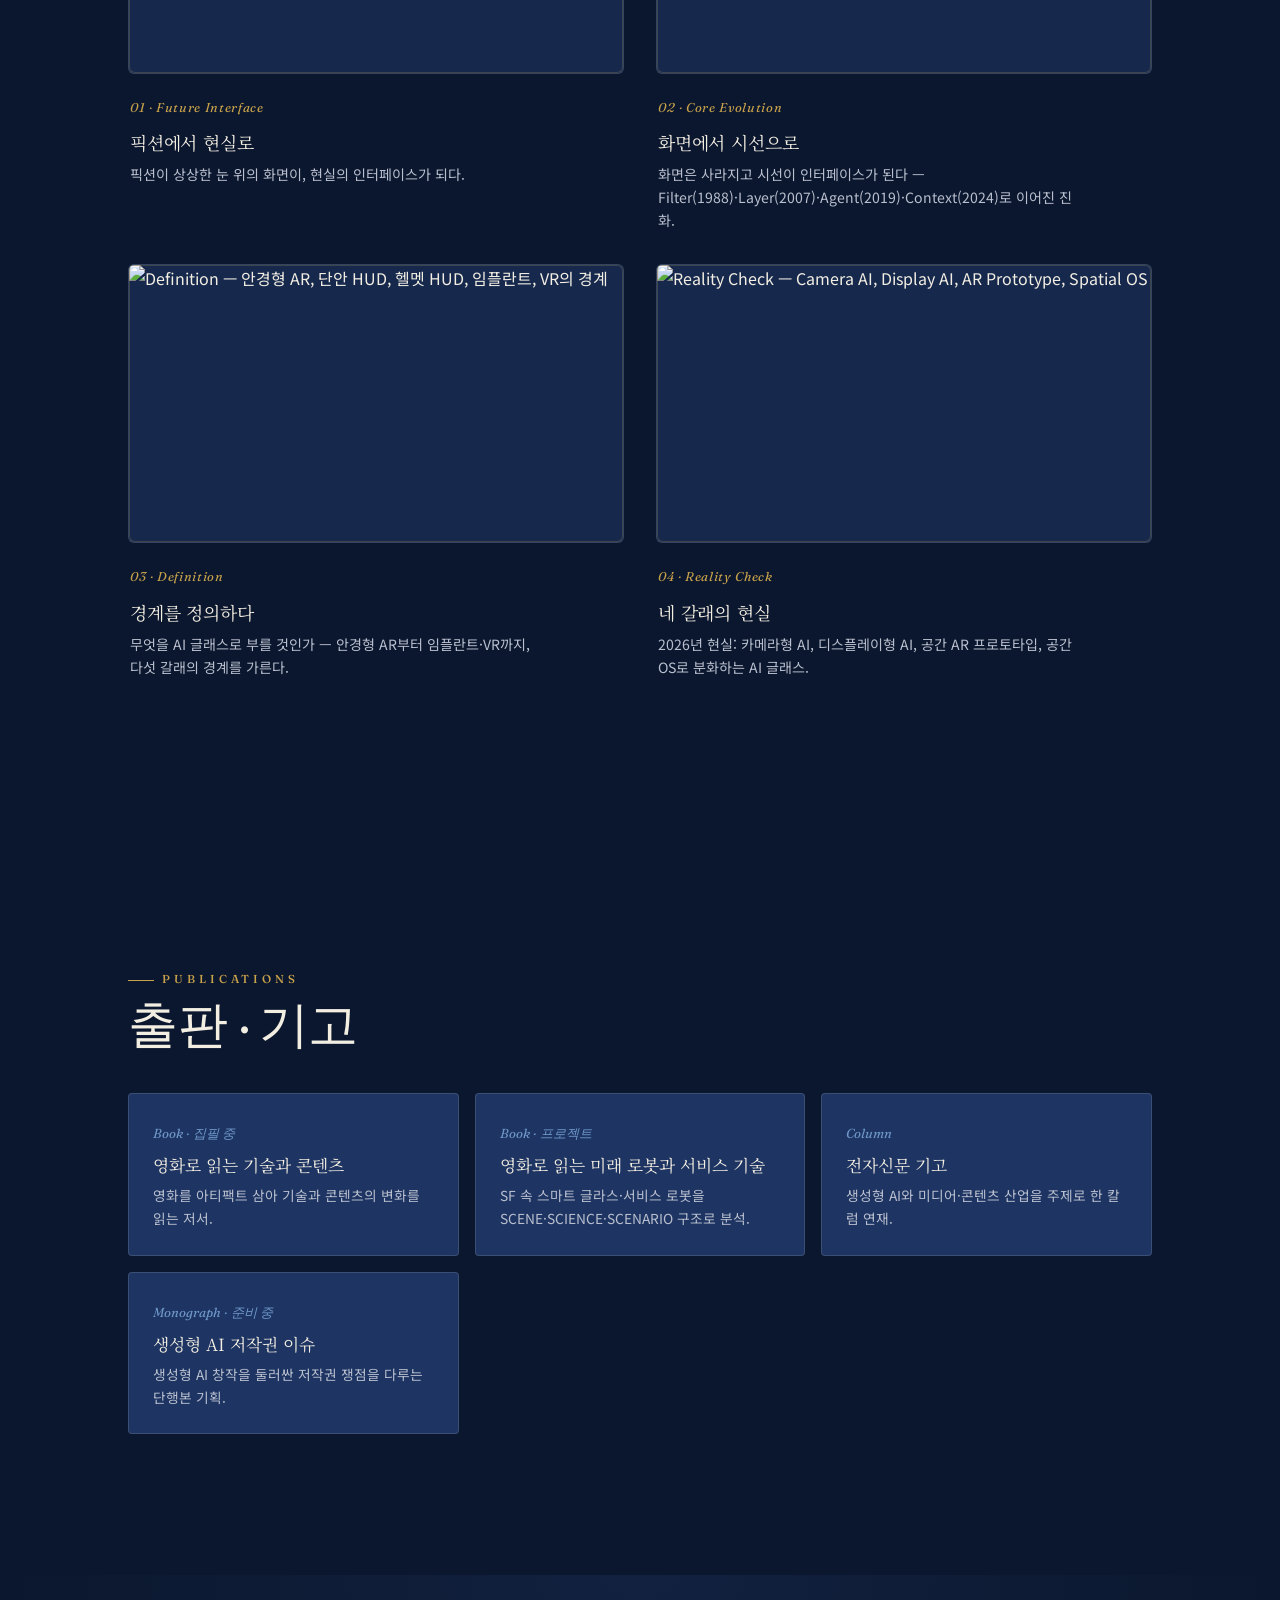
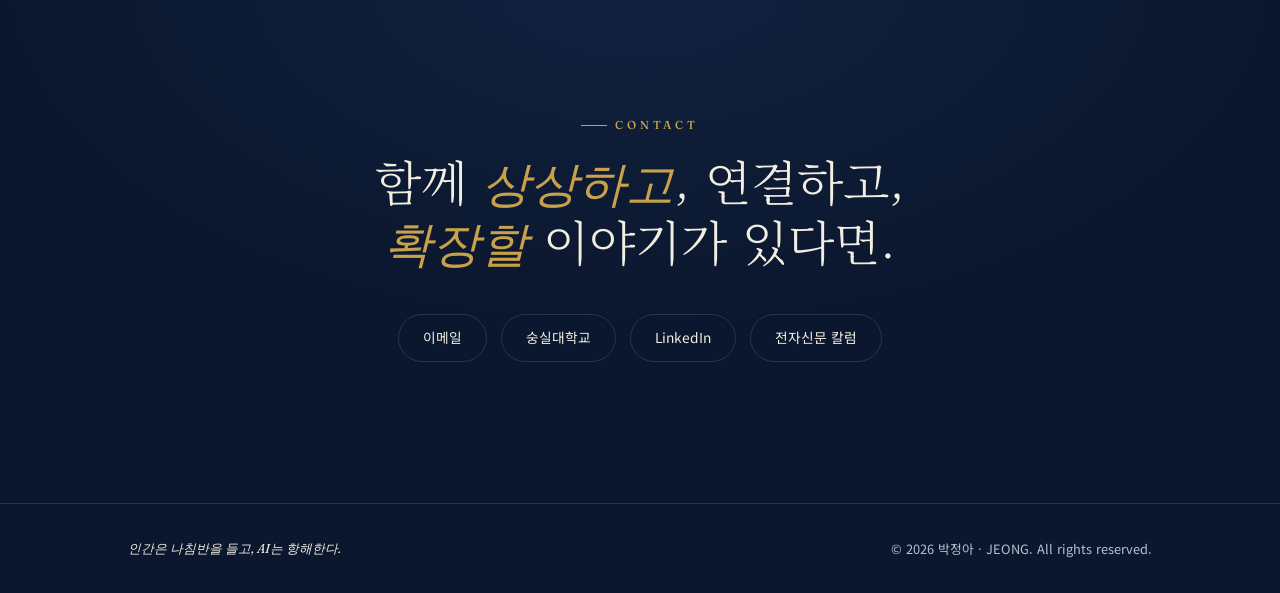
==== commit 4c82580e: "Add files via upload" ====
--- a/index.html
+++ b/index.html
@@ -25,6 +25,7 @@
 
   <nav class="links" id="links">
     <a href="#about">소개</a>
+    <a href="#career">경력</a>
     <a href="#frameworks">프레임워크</a>
     <a href="#work">연구·작업</a>
     <a href="#glasses">AI 글래스</a>
@@ -113,15 +114,15 @@
         <p>모든 결과물은 검증된 1·2차 출처만을 사용하는 엄격한 <strong>사실 무결성 원칙</strong> 위에서 만들어집니다.</p>
       </div>
       <dl class="facts reveal">
+        <div class="fact"><dt>직함</dt><dd>Digital Nomad · VFX Supervisor<span>Digital Media Artist · Creative Strategist (VR·XR·Metaverse)</span></dd></div>
         <div class="fact"><dt>소속</dt><dd>숭실대학교 겸임교수<span>생성형 AI 혁신연구소</span></dd></div>
-        <div class="fact"><dt>분야</dt><dd>생성형 AI · 미디어아트<span>버추얼 프로덕션 · MICE</span></dd></div>
         <div class="fact"><dt>출판</dt><dd>KCI 학술논문 · 북클릿 시리즈<span>전자신문 칼럼 · 저서(집필 중)</span></dd></div>
         <div class="fact"><dt>철학</dt><dd>인간은 나침반을 들고,<span>AI는 항해한다.</span></dd></div>
       </dl>
     </div>
 
-    <div class="expertise reveal">
-      <h3><span class="bar"></span>전문 분야 <span class="en">Expertise</span></h3>
+    <div class="divider-block reveal">
+      <h3 class="sub-heading"><span class="bar"></span>전문 분야 <span class="en">Expertise</span></h3>
       <div class="expertise-grid">
         <ul>
           <li>시각특수효과(VFX) 연출 및 총괄 디렉팅</li>
@@ -132,6 +133,66 @@
           <li>디지털 트윈 / 메타버스 / XR 몰입형 콘텐츠 설계</li>
           <li>UX / HCI 및 인터랙티브 미디어 인프라 연구</li>
           <li>창의 융합 교육 과정 및 다학제적 커리큘럼 설계</li>
+        </ul>
+      </div>
+    </div>
+  </div>
+</section>
+
+<!-- ============ CAREER ============ -->
+<section id="career">
+  <div class="wrap">
+    <span class="eyebrow reveal">Professional Experience</span>
+    <h2 class="title reveal">주요 경력</h2>
+    <div class="career-list">
+      <div class="career-item reveal">
+        <div class="career-head">
+          <h3>겸임교수 · 크리에이티브 콘텐츠 교육 전문가</h3>
+          <span class="period">2008.09 – 현재</span>
+        </div>
+        <p class="org">숭실대학교(베어드학부대학) · 글로벌사이버대학교 · 신구대학교</p>
+        <ul>
+          <li>디지털 미디어, Adobe Creative Cloud, VFX, 생성형 AI 콘텐츠, 모션 그래픽 강의 설계 및 진행</li>
+          <li>시각 커뮤니케이션, 실무 콘텐츠 제작, AI 활용 아이디에이션 및 포트폴리오 개발을 위한 프로젝트 기반 학습(PBL) 주도</li>
+          <li>예술·디자인·기술·마케팅·UX·뉴미디어를 융합한 다학제적 커리큘럼 개발</li>
+        </ul>
+      </div>
+      <div class="career-item reveal">
+        <div class="career-head">
+          <h3>광고 CM 플래너 · 영화 연출 감독</h3>
+          <span class="period">2000.01 – 현재</span>
+        </div>
+        <p class="org">광고 및 영상 제작 분야 전문 프로덕션</p>
+        <ul>
+          <li>상업 광고(CM) 기획 및 영화 연출 총괄 디렉팅 수행</li>
+          <li>스토리보드 아티스트 및 프로듀서로서 영상 프로젝트의 A부터 Z까지 전 과정 리드</li>
+          <li>비주얼 스토리텔링 및 혁신적 미디어 연출 기법을 활용한 브랜드 및 무빙 이미지 가치 극대화</li>
+        </ul>
+      </div>
+    </div>
+
+    <div class="divider-block reveal">
+      <h3 class="sub-heading"><span class="bar"></span>주요 특강 및 프로젝트 <span class="en">Selected Projects / Lectures</span></h3>
+    </div>
+    <div class="career-list">
+      <div class="career-item reveal">
+        <div class="career-head">
+          <h3>Adobe Creative Cloud 전문 실무 및 ACP 자격 과정 교육</h3>
+        </div>
+        <p class="org">연세대학교 · 서울대학교 빅데이터 혁신융합대학 · 한국콘텐츠진흥원 인재개발원 · SBS 코리아 등</p>
+        <ul>
+          <li>Premiere Pro, After Effects, Illustrator, InDesign, Photoshop, Firefly 실무 마스터클래스 진행</li>
+          <li>어도비 코리아 공식 ACP 홍보 영상 제작 참여</li>
+        </ul>
+      </div>
+      <div class="career-item reveal">
+        <div class="career-head">
+          <h3>생성형 AI 콘텐츠 워크플로우 및 디지털 직무 교육</h3>
+        </div>
+        <p class="org">충남대학교 K-MOOC · 제주 ICT 이노베이션스퀘어 · 대전대학교 등</p>
+        <ul>
+          <li>소상공인 및 글로벌 커머스 셀러를 위한 Firefly 기반 이미지·영상 프롬프트 리터러시 및 비주얼 싱킹 특강</li>
+          <li>디지털 전환 특강 기획 및 총괄 진행</li>
         </ul>
       </div>
     </div>
@@ -280,7 +341,7 @@
           <img src="2026 현실 네 갈래 AI 글래스.png" alt="Reality Check — Camera AI, Display AI, AR Prototype, Spatial OS" loading="lazy">
         </div>
         <figcaption>
-          <span class="no">06 · Reality Check</span>
+          <span class="no">04 · Reality Check</span>
           <h3>네 갈래의 현실</h3>
           <p>2026년 현실: 카메라형 AI, 디스플레이형 AI, 공간 AR 프로토타입, 공간 OS로 분화하는 AI 글래스.</p>
         </figcaption>
@@ -325,10 +386,10 @@
     <span class="eyebrow reveal eyebrow-center">Contact</span>
     <p class="big reveal">함께 <em>상상하고</em>, 연결하고,<br><em>확장할</em> 이야기가 있다면.</p>
     <div class="links reveal">
-      <a href="mailto:hello@example.com">이메일</a>
+      <a href="mailto:ubi0609@gmail.com">이메일</a>
       <a href="#" aria-label="숭실대학교">숭실대학교</a>
-      <a href="#" aria-label="LinkedIn">LinkedIn</a>
-      <a href="#" aria-label="전자신문 칼럼">전자신문 칼럼</a>
+      <a href="https://www.linkedin.com/in/jeong-ah-park-864b8129" target="_blank" rel="noopener" aria-label="LinkedIn">LinkedIn</a>
+      <a href="https://www.etnews.com/20250814000255" target="_blank" rel="noopener" aria-label="전자신문 칼럼">전자신문 칼럼</a>
     </div>
   </div>
 </section>
--- a/styles.css
+++ b/styles.css
@@ -159,10 +159,10 @@
 .compass .tick{stroke:var(--text-dim)}
 .compass .tick.major{stroke:var(--accent)}
 .compass .card-letter{fill:var(--text);font-family:"Fraunces",serif;font-size:15px;font-style:italic}
-.compass .rose-n{fill:var(--accent)}
-.compass .rose-s{fill:var(--steel)}
-.compass .hub{fill:var(--bg);stroke:var(--accent)}
-#needle{transform-box:fill-box;transform-origin:center;animation:compass-spin 14s linear infinite}
+.compass .rose-n{fill:url(#needleGoldGrad);stroke:rgba(0,0,0,.45);stroke-width:.6;stroke-linejoin:round}
+.compass .rose-s{fill:url(#needleSteelGrad);stroke:rgba(0,0,0,.45);stroke-width:.6;stroke-linejoin:round}
+.compass .hub{fill:url(#hubGrad);stroke:rgba(0,0,0,.5)}
+#needle{transform-box:fill-box;transform-origin:center;animation:compass-spin 14s linear infinite;filter:drop-shadow(0 2px 3px rgba(0,0,0,.45))}
 @keyframes compass-spin{ to{ transform:rotate(360deg); } }
 .compass .glow{fill:color-mix(in srgb,var(--accent) 12%,transparent)}
 
@@ -176,6 +176,42 @@
 .fact dd{color:var(--text);font-size:.95rem}
 .fact dd span{display:block;color:var(--text-dim);font-size:.85rem}
 
+.divider-block{margin-top:3.2rem;padding-top:2.6rem;border-top:1px solid var(--hairline)}
+.sub-heading{
+  display:flex;align-items:center;gap:14px;
+  font-family:"Noto Serif KR",serif;font-weight:400;font-size:1.3rem;
+  letter-spacing:-.01em;margin-bottom:1.6rem;
+}
+.sub-heading .bar{width:3px;height:1.3em;background:var(--accent);display:inline-block;border-radius:2px}
+.sub-heading .en{font-family:"Fraunces",serif;font-style:italic;font-weight:400;color:var(--text-dim);font-size:.85rem;letter-spacing:.03em}
+.expertise-grid{display:grid;grid-template-columns:1fr 1fr;gap:8px 40px}
+.expertise-grid ul{list-style:none}
+.expertise-grid li{
+  position:relative;padding:11px 0 11px 22px;color:var(--text-dim);
+  font-size:.92rem;border-bottom:1px solid var(--hairline);
+}
+.expertise-grid li::before{content:"";position:absolute;left:2px;top:19px;width:5px;height:5px;border-radius:50%;background:var(--accent)}
+
+/* ---------- Career ---------- */
+.career-list{margin-top:2.6rem;display:flex;flex-direction:column;gap:2.4rem}
+.career-item{
+  position:relative;padding:24px 0 24px 28px;
+  border-left:2px solid var(--hairline);
+  transition:border-color .4s var(--ease);
+}
+.career-item::before{
+  content:"";position:absolute;left:-6px;top:30px;width:10px;height:10px;
+  border-radius:50%;background:var(--accent);box-shadow:0 0 0 4px var(--bg);
+}
+.career-item:hover{border-color:color-mix(in srgb,var(--accent) 50%,var(--hairline))}
+.career-head{display:flex;flex-wrap:wrap;align-items:baseline;gap:.6em 1em;justify-content:space-between}
+.career-head h3{font-family:"Noto Serif KR",serif;font-weight:400;font-size:1.2rem;letter-spacing:-.01em}
+.career-head .period{font-family:"Fraunces",serif;font-style:italic;color:var(--accent);font-size:.88rem;white-space:nowrap}
+.career-item .org{color:var(--text-dim);font-size:.88rem;margin-top:.4rem}
+.career-item ul{list-style:none;margin-top:.9rem;display:flex;flex-direction:column;gap:.5rem}
+.career-item li{position:relative;padding-left:16px;color:var(--text-dim);font-size:.9rem;line-height:1.65;max-width:64ch}
+.career-item li::before{content:"";position:absolute;left:0;top:.6em;width:4px;height:4px;border-radius:50%;background:var(--text-dim)}
+
 /* ---------- Frameworks ---------- */
 .fw-grid{display:grid;grid-template-columns:repeat(auto-fill,minmax(250px,1fr));gap:16px;margin-top:2.8rem}
 .fw-card{
@@ -207,6 +243,36 @@
 .work-item .tag{font-size:.72rem;letter-spacing:.12em;text-transform:uppercase;color:var(--text-dim);
   border:1px solid var(--hairline);border-radius:100px;padding:5px 13px;white-space:nowrap}
 
+/* ---------- AI Glasses gallery ---------- */
+.glass-gallery{display:grid;grid-template-columns:repeat(2,1fr);gap:clamp(20px,3vw,32px);margin-top:2.8rem;counter-reset:glass}
+.glass-item{position:relative}
+.glass-frame{
+  position:relative;overflow:hidden;border-radius:6px;
+  border:1px solid var(--hairline);background:var(--surface);
+  aspect-ratio:16/9;
+}
+.glass-frame img{
+  width:100%;height:100%;object-fit:cover;display:block;
+  transition:transform .6s var(--ease),filter .6s var(--ease);
+  filter:saturate(.94);
+}
+.glass-item:hover .glass-frame img{transform:scale(1.045);filter:saturate(1.05)}
+.glass-frame::after{
+  content:"";position:absolute;inset:0;border-radius:6px;
+  box-shadow:inset 0 0 0 1px color-mix(in srgb,var(--accent) 22%,transparent);
+  pointer-events:none;
+}
+.glass-item figcaption{padding:18px 2px 0}
+.glass-item .no{
+  font-family:"Fraunces",serif;font-style:italic;color:var(--accent);
+  font-size:.8rem;letter-spacing:.05em;
+}
+.glass-item h3{
+  font-family:"Noto Serif KR",serif;font-weight:400;font-size:1.12rem;
+  margin:.5rem 0 .35rem;letter-spacing:-.01em;
+}
+.glass-item p{color:var(--text-dim);font-size:.88rem;line-height:1.65;max-width:52ch}
+
 /* ---------- Publications ---------- */
 .pub-grid{display:grid;grid-template-columns:repeat(auto-fill,minmax(280px,1fr));gap:16px;margin-top:2.6rem}
 .pub{background:var(--surface-2);border-radius:4px;padding:24px;border:1px solid var(--hairline);transition:transform .4s var(--ease)}
@@ -220,7 +286,7 @@
   radial-gradient(90% 120% at 50% 0,color-mix(in srgb,var(--navy) 55%,transparent),transparent 55%),var(--bg)}
 .contact .big{
   font-family:"Noto Serif KR",serif;font-weight:300;
-  font-size:clamp(1.7rem,5vw,3rem);line-height:1.2;margin:1rem auto 0;max-width:18ch;
+  font-size:clamp(1.7rem,5vw,3rem);line-height:1.2;margin:1rem auto 0;max-width:26ch;
 }
 .contact .big em{font-family:"Fraunces",serif;font-style:italic;color:var(--accent);font-weight:400}
 .contact .links{display:flex;gap:14px;justify-content:center;flex-wrap:wrap;margin-top:2.6rem}
@@ -245,8 +311,10 @@
   .hero .wrap{grid-template-columns:1fr;gap:40px}
   .compass-stage{order:-1;max-width:320px;margin:0 auto}
   .about-grid{grid-template-columns:1fr}
+  .expertise-grid{grid-template-columns:1fr}
   .work-item{grid-template-columns:44px 1fr;gap:16px}
   .work-item .tag{grid-column:2;justify-self:start}
+  .glass-gallery{grid-template-columns:1fr}
   nav.links{
     position:fixed;inset:0 0 0 auto;width:min(78vw,320px);
     background:var(--surface);flex-direction:column;justify-content:center;
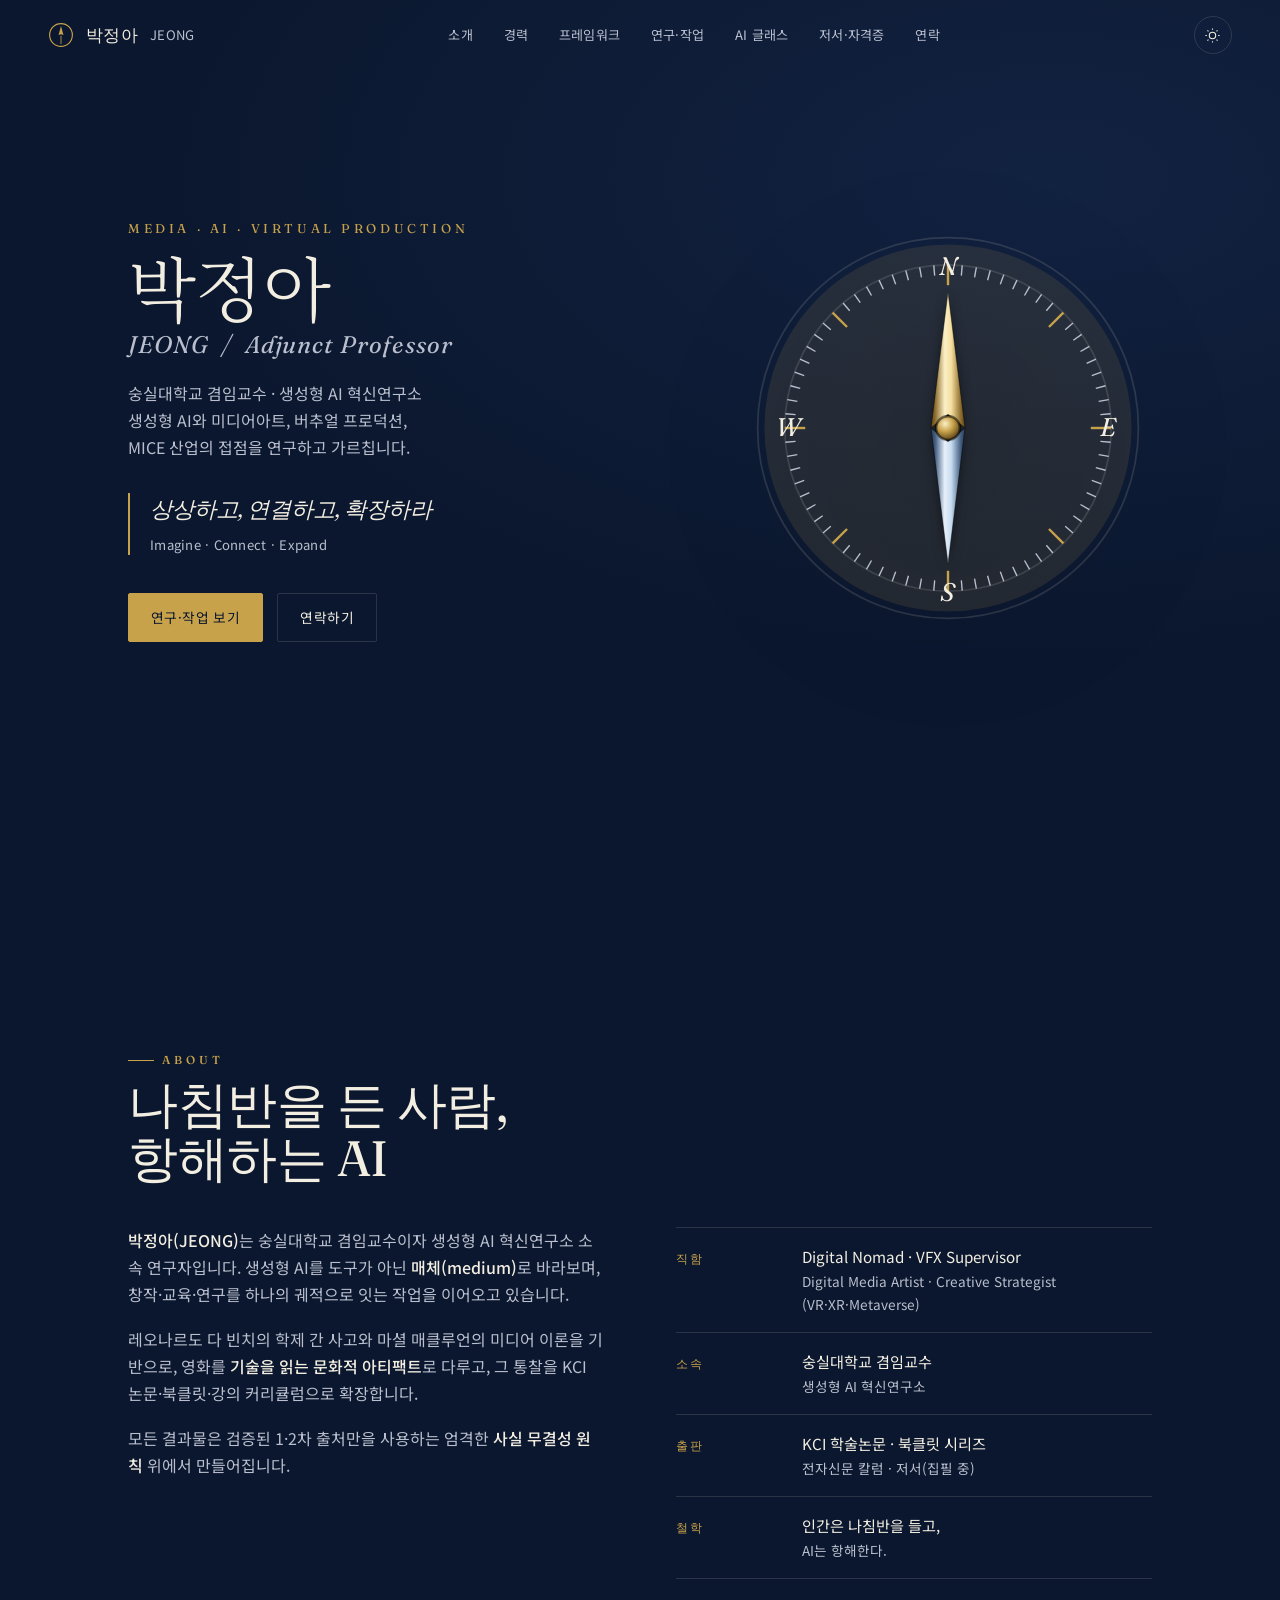
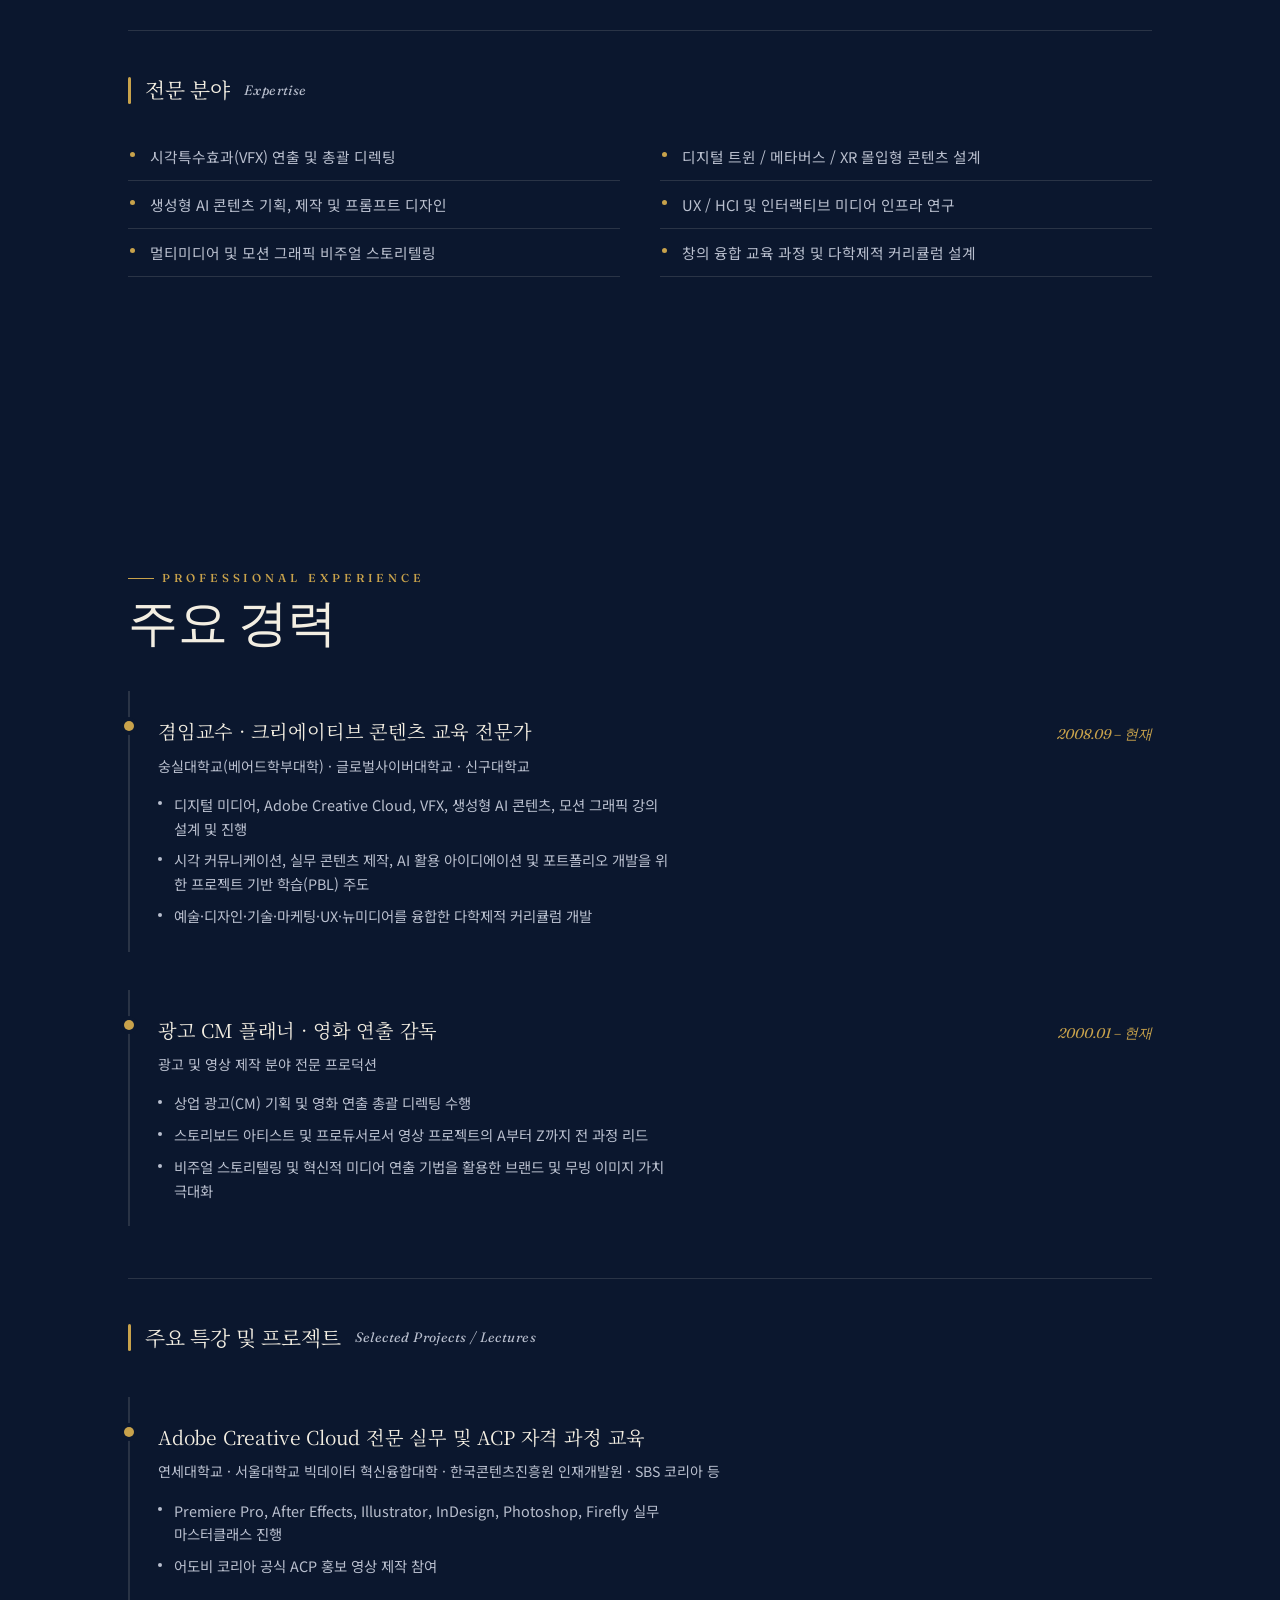
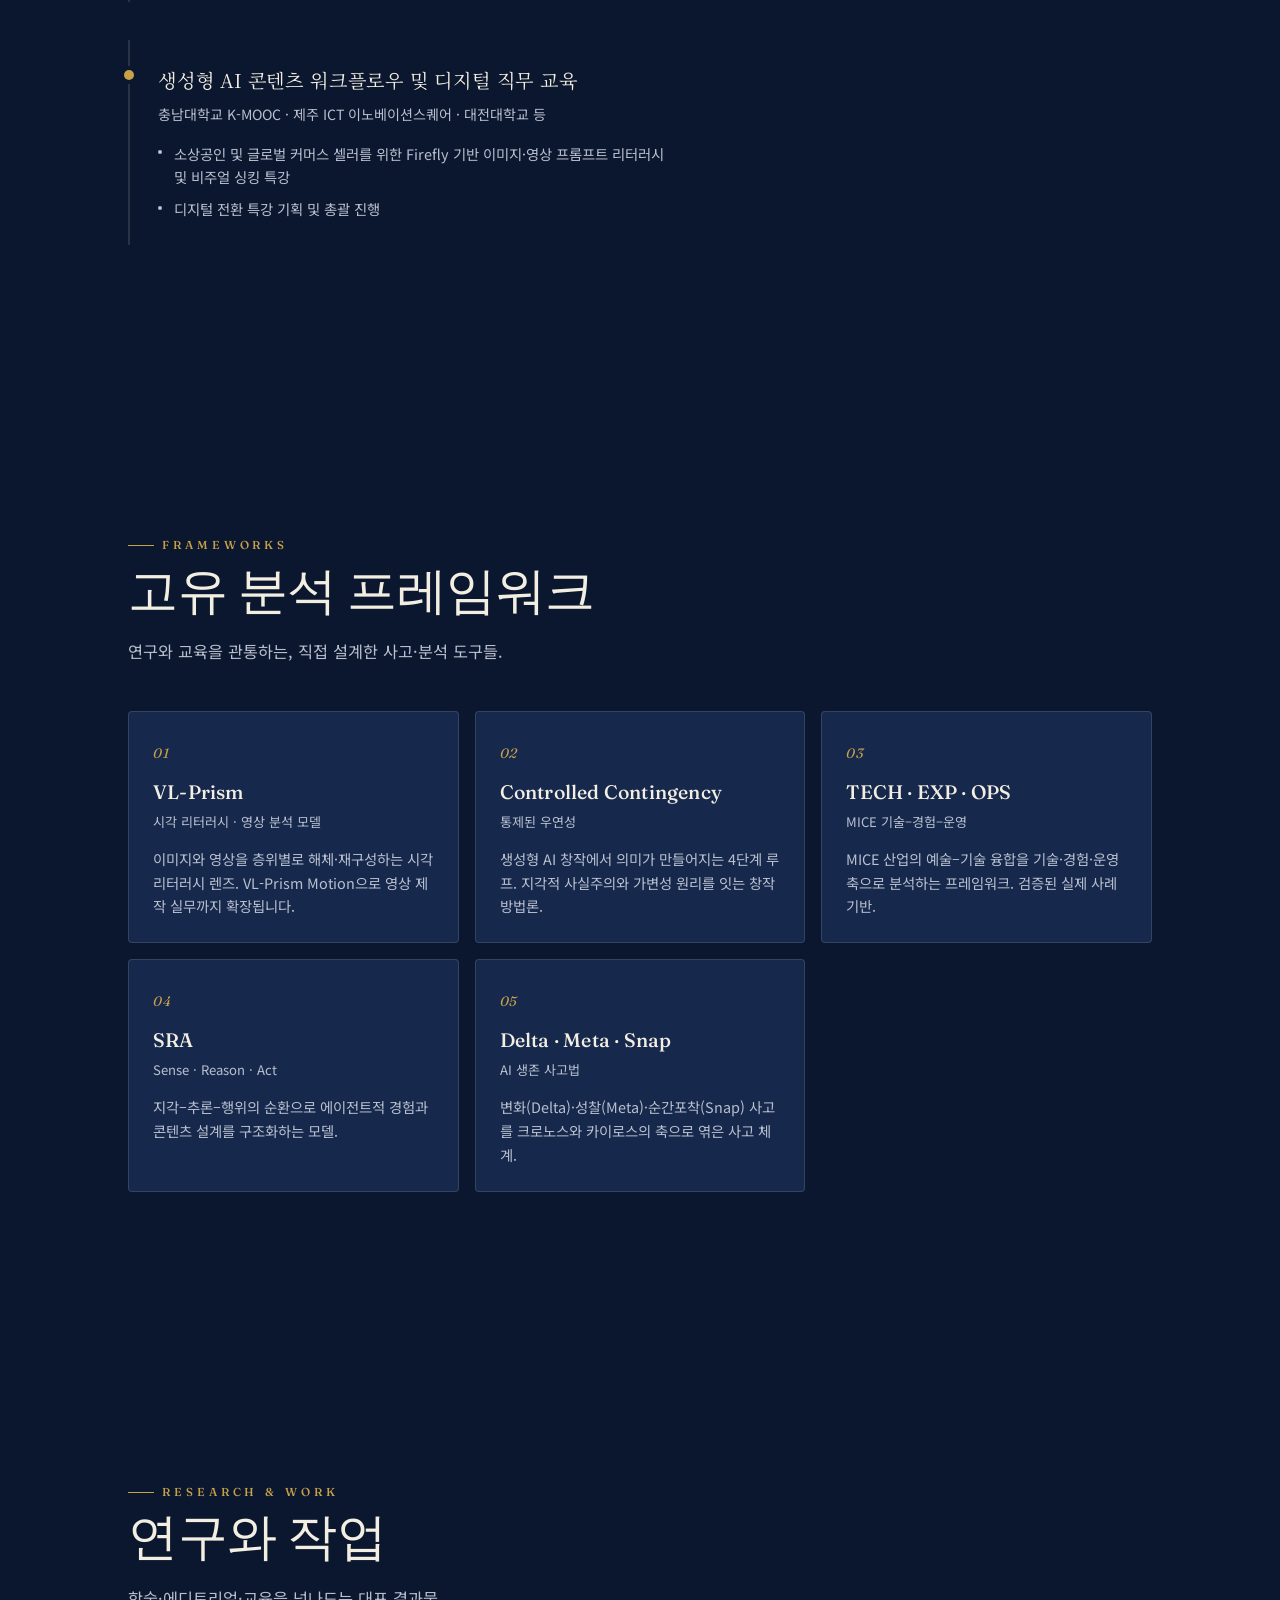
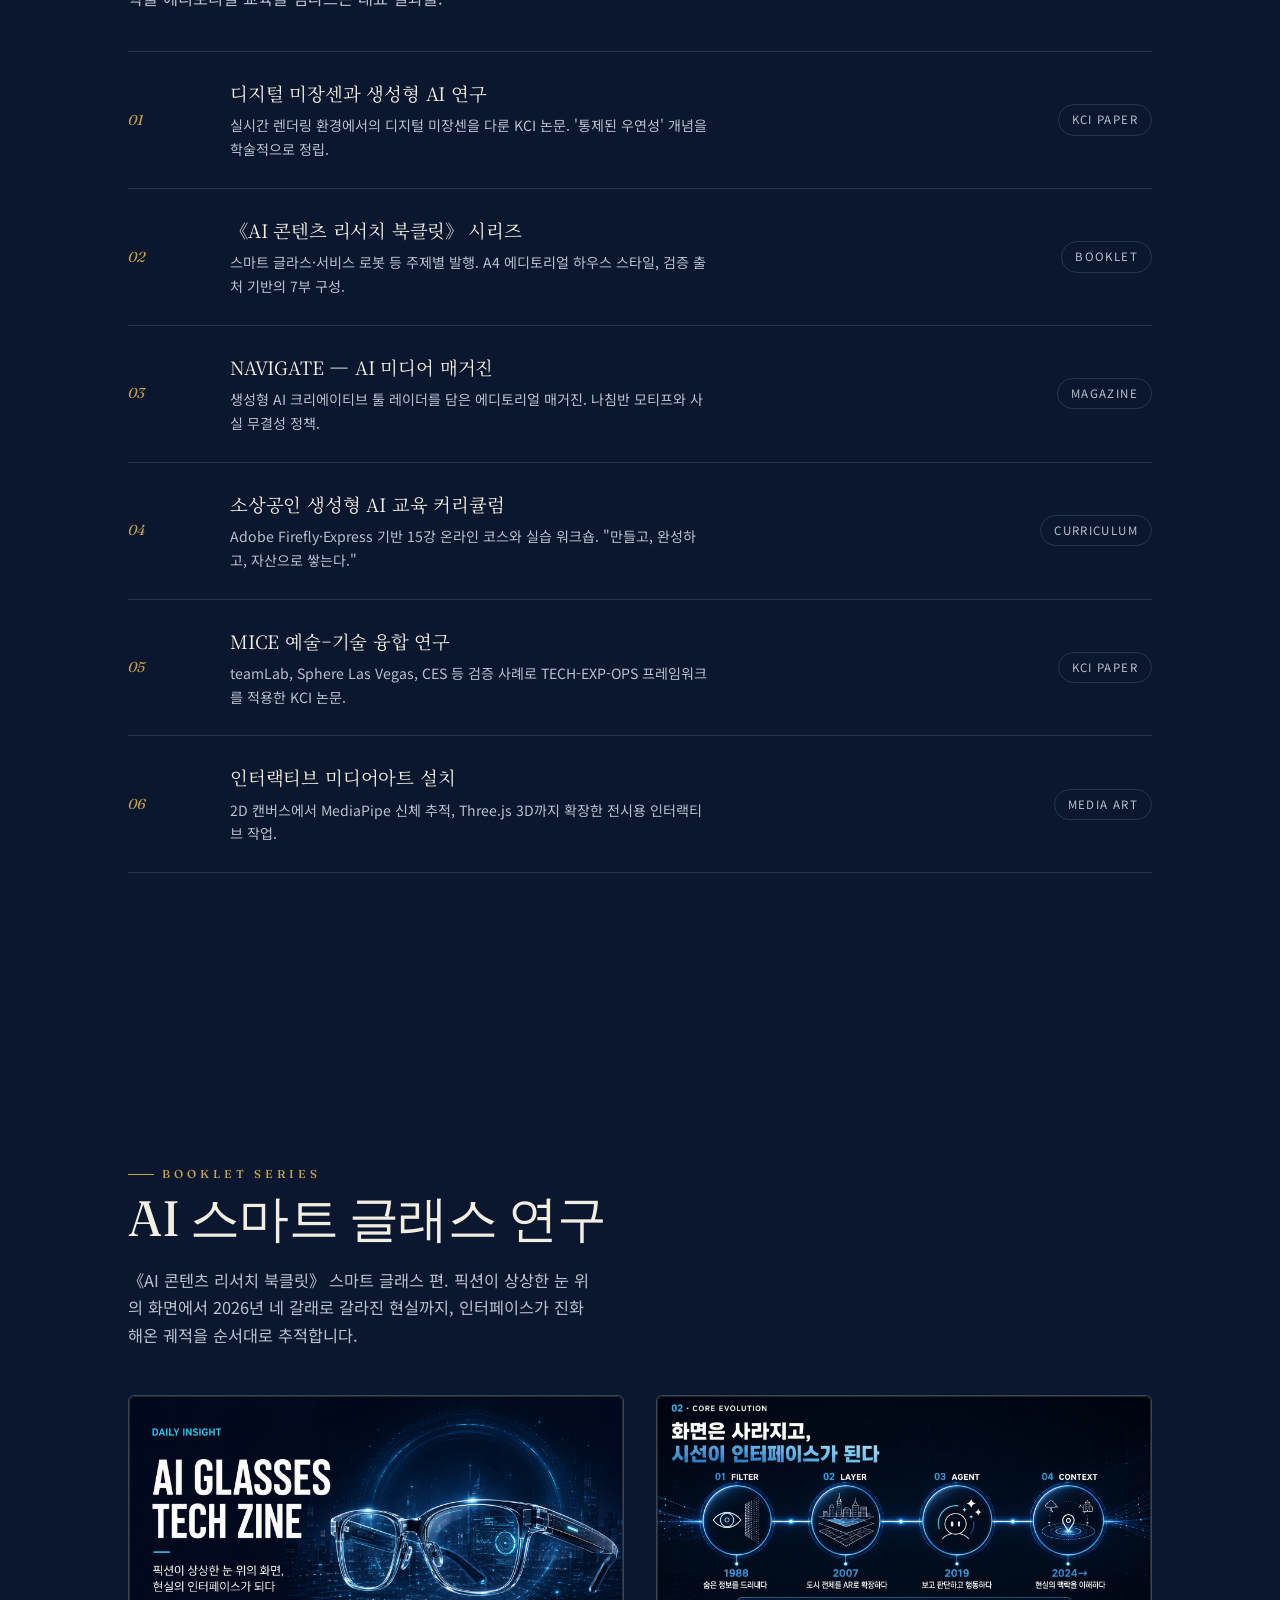
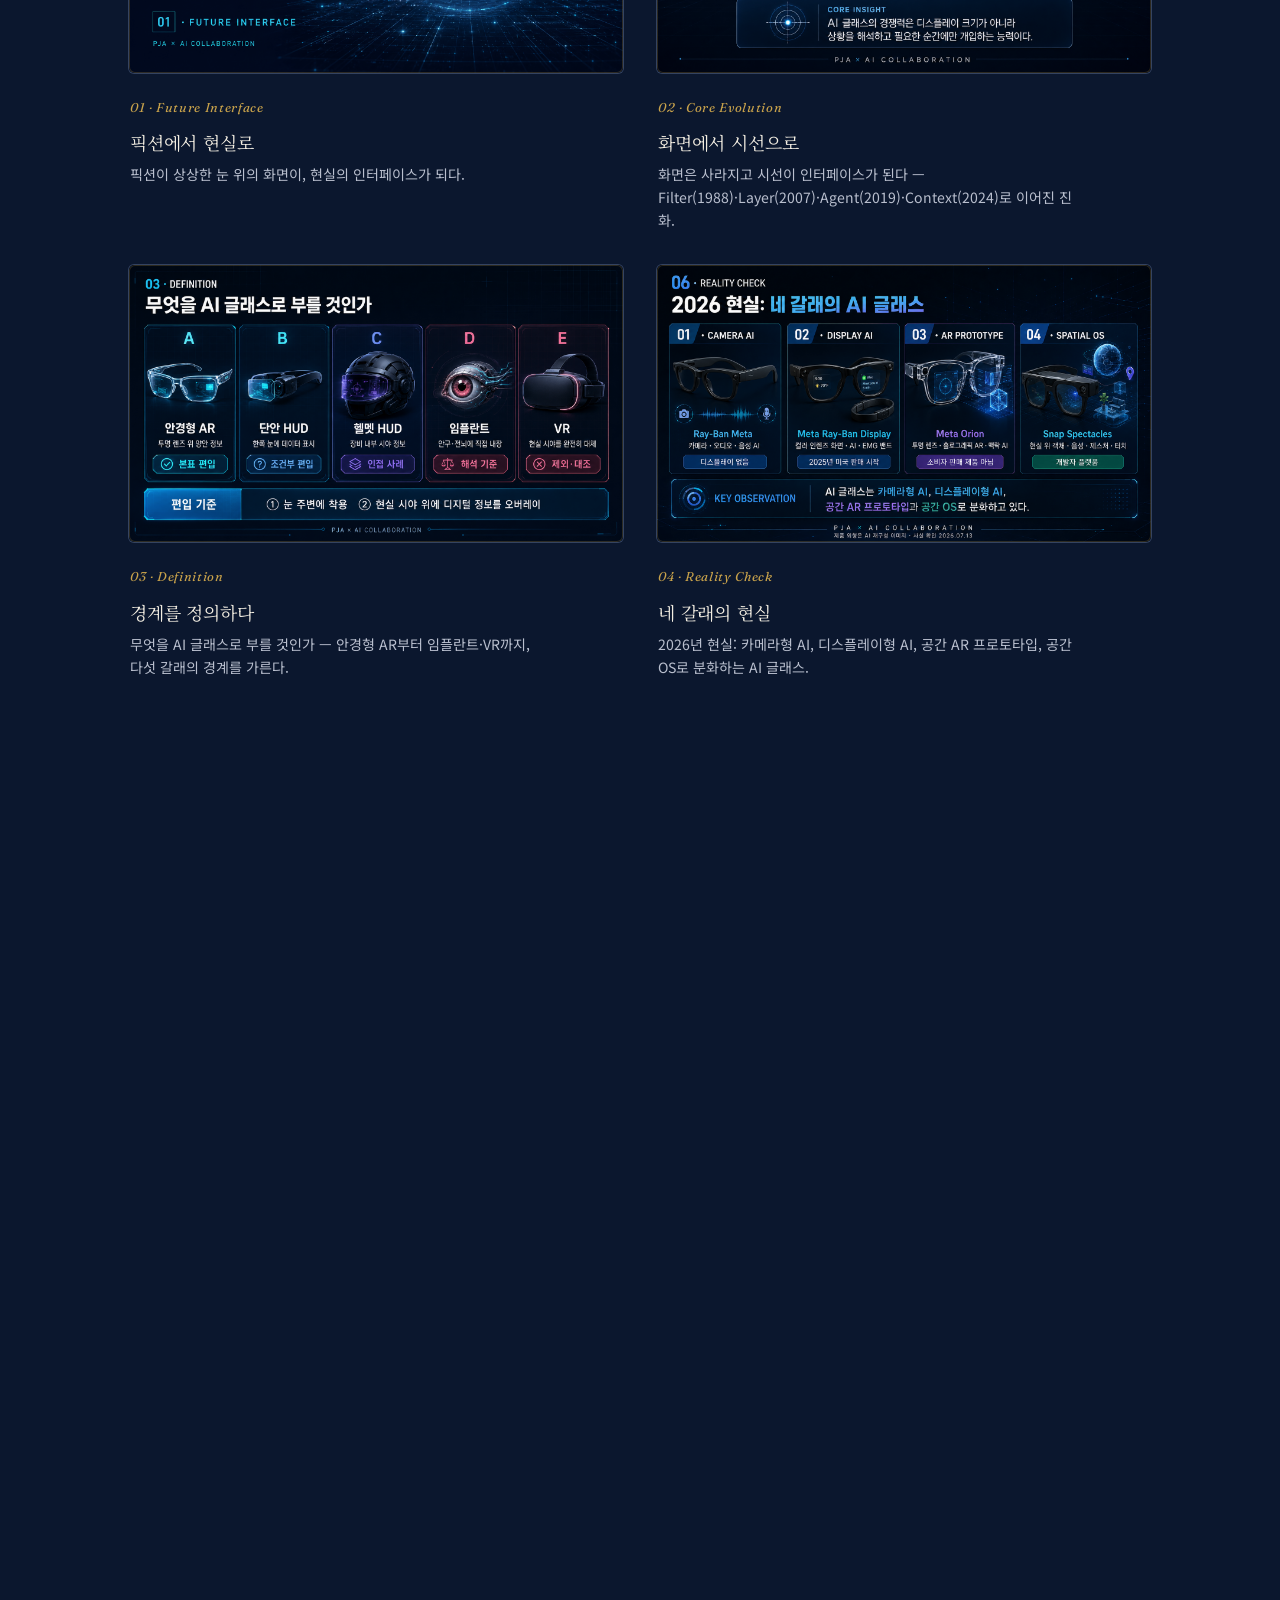
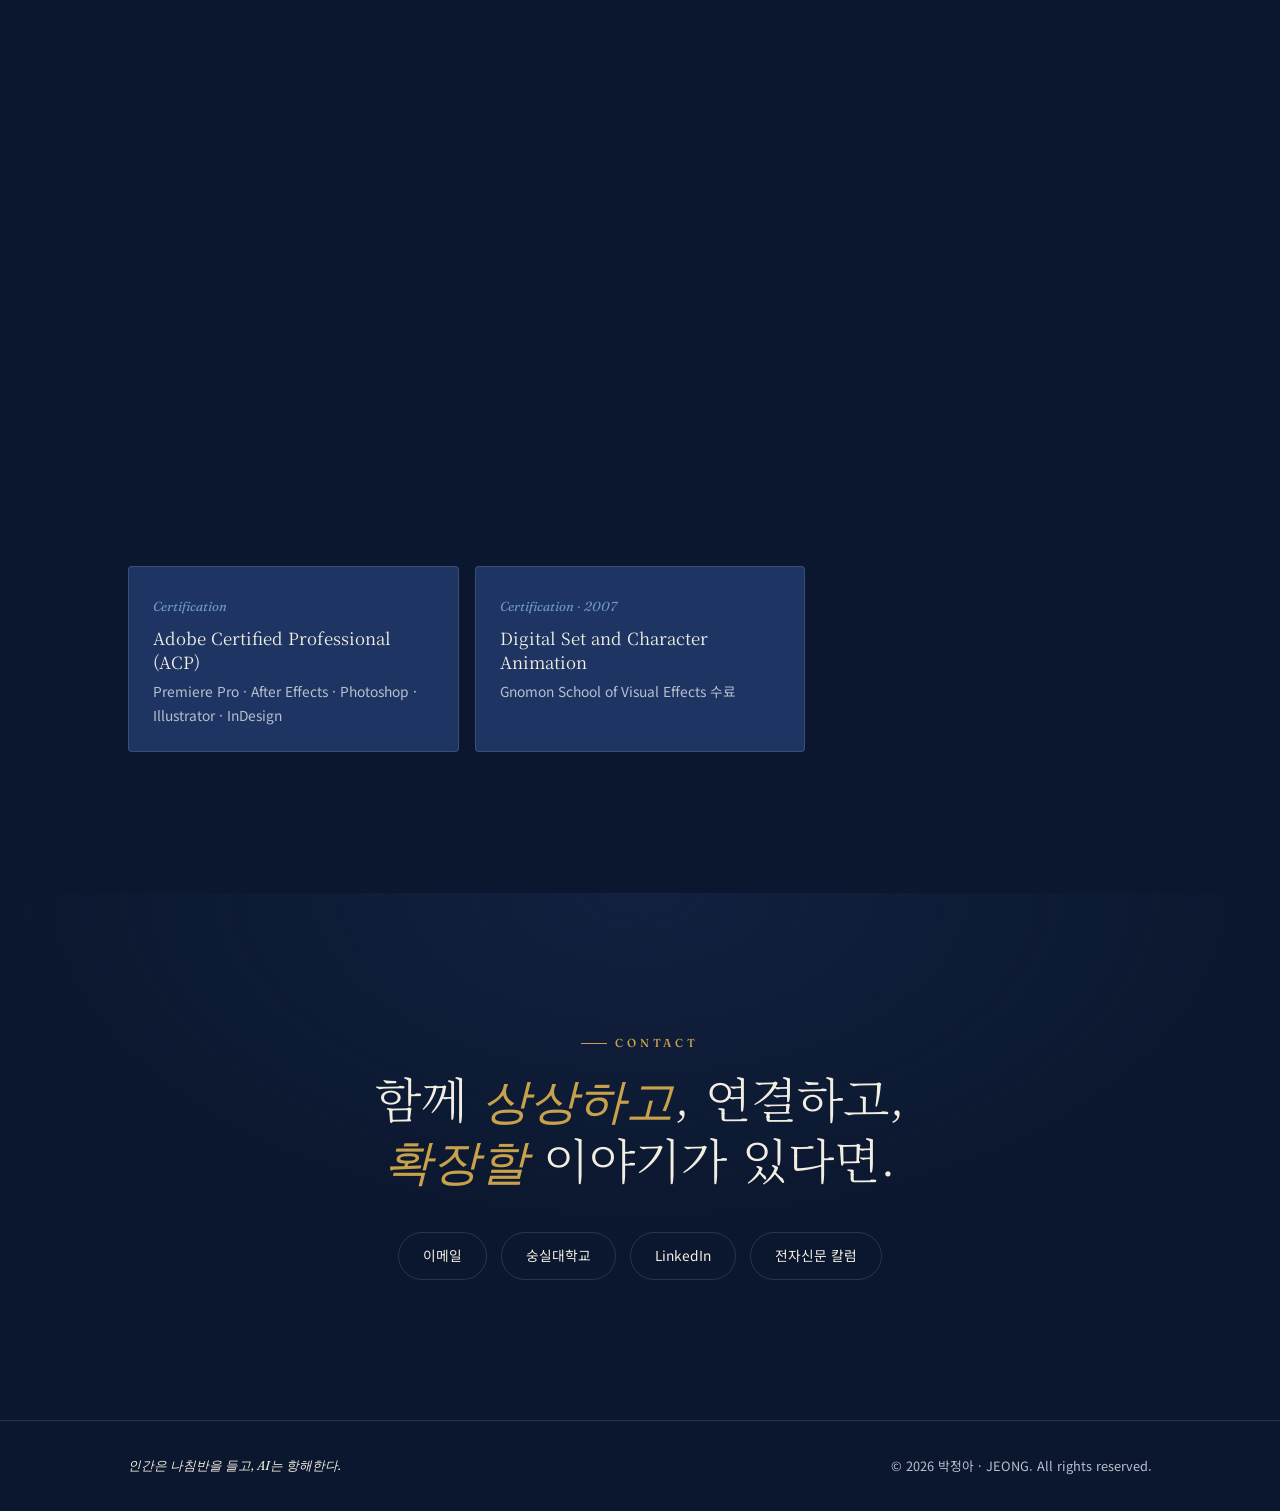
==== commit 76958ea1: "Add files via upload" ====
--- a/index.html
+++ b/index.html
@@ -29,7 +29,7 @@
     <a href="#frameworks">프레임워크</a>
     <a href="#work">연구·작업</a>
     <a href="#glasses">AI 글래스</a>
-    <a href="#publications">출판·기고</a>
+    <a href="#publications">저서·자격증</a>
     <a href="#contact">연락</a>
   </nav>
 
@@ -353,8 +353,40 @@
 <!-- ============ PUBLICATIONS ============ -->
 <section id="publications">
   <div class="wrap">
-    <span class="eyebrow reveal">Publications</span>
-    <h2 class="title reveal">출판 · 기고</h2>
+    <span class="eyebrow reveal">Publications &amp; Certifications</span>
+    <h2 class="title reveal">저서 및 자격증</h2>
+    <p class="lead reveal">주요 저서·연구 논문과 집필 중인 프로젝트, 전문 자격 수료 내역.</p>
+    <div class="pub-grid">
+      <article class="pub reveal">
+        <span class="type">Book · 출간 예정</span>
+        <h3>『AI와 디지털 사진 활용』</h3>
+        <p>커뮤니케이션북스</p>
+      </article>
+      <article class="pub reveal">
+        <span class="type">KCI Paper · 2026</span>
+        <h3>생성형 AI와 실시간 렌더링 환경에서의 디지털 미장센 연구</h3>
+        <p>한국애니메이션학회</p>
+      </article>
+      <article class="pub reveal">
+        <span class="type">Book · 2024</span>
+        <h3>『미디어 콘텐츠 프롬프트 디자인』</h3>
+        <p>광문각</p>
+      </article>
+      <article class="pub reveal">
+        <span class="type">Book · 2024</span>
+        <h3>『생성형 AI 프롬프트 디자인 실무편』</h3>
+        <p>광문각</p>
+      </article>
+      <article class="pub reveal">
+        <span class="type">KCI Paper · 2024</span>
+        <h3>생성형 AI와 애니메이션 교육의 혁신적 융합</h3>
+        <p>한국애니메이션학회</p>
+      </article>
+    </div>
+
+    <div class="divider-block reveal">
+      <h3 class="sub-heading"><span class="bar"></span>집필·기획 중인 프로젝트 <span class="en">In Progress</span></h3>
+    </div>
     <div class="pub-grid">
       <article class="pub reveal">
         <span class="type">Book · 집필 중</span>
@@ -375,6 +407,22 @@
         <span class="type">Monograph · 준비 중</span>
         <h3>생성형 AI 저작권 이슈</h3>
         <p>생성형 AI 창작을 둘러싼 저작권 쟁점을 다루는 단행본 기획.</p>
+      </article>
+    </div>
+
+    <div class="divider-block reveal">
+      <h3 class="sub-heading"><span class="bar"></span>자격증 및 전문 수료 <span class="en">Certifications</span></h3>
+    </div>
+    <div class="pub-grid">
+      <article class="pub reveal">
+        <span class="type">Certification</span>
+        <h3>Adobe Certified Professional (ACP)</h3>
+        <p>Premiere Pro · After Effects · Photoshop · Illustrator · InDesign</p>
+      </article>
+      <article class="pub reveal">
+        <span class="type">Certification · 2007</span>
+        <h3>Digital Set and Character Animation</h3>
+        <p>Gnomon School of Visual Effects 수료</p>
       </article>
     </div>
   </div>
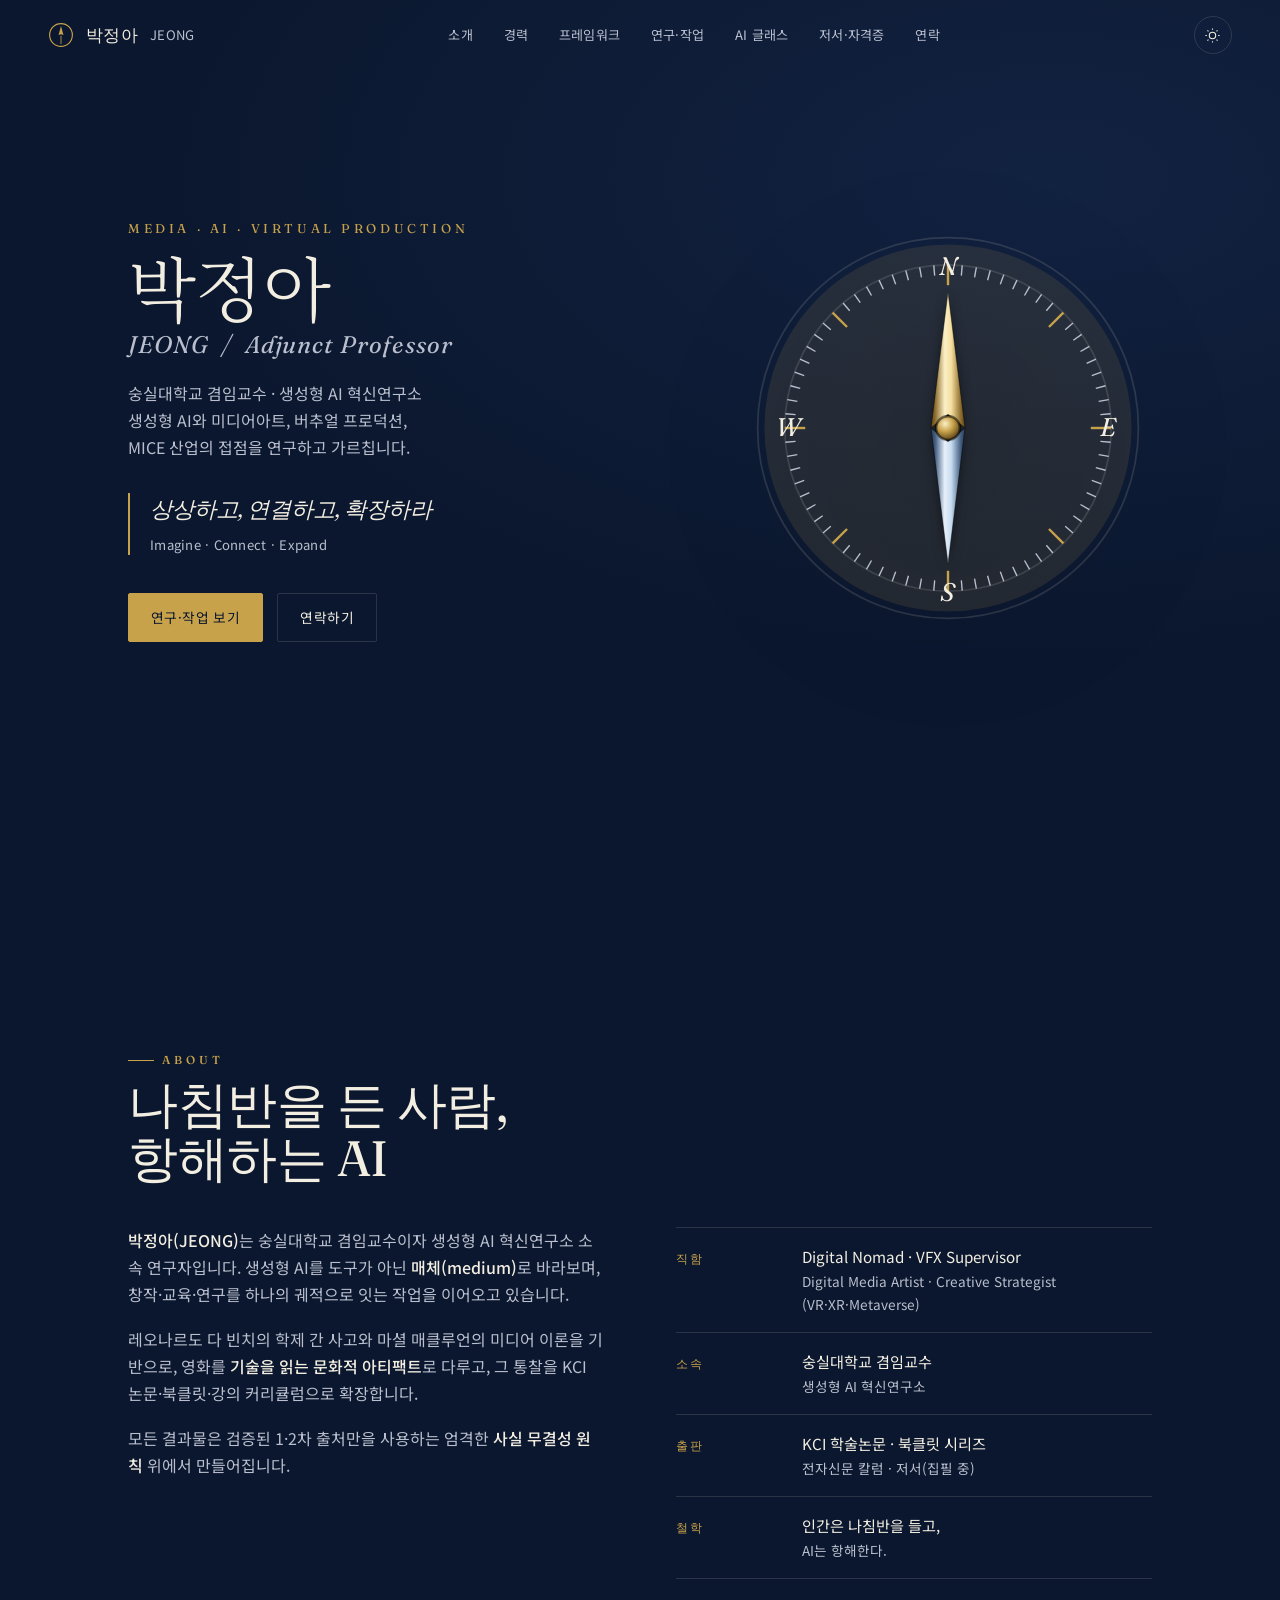
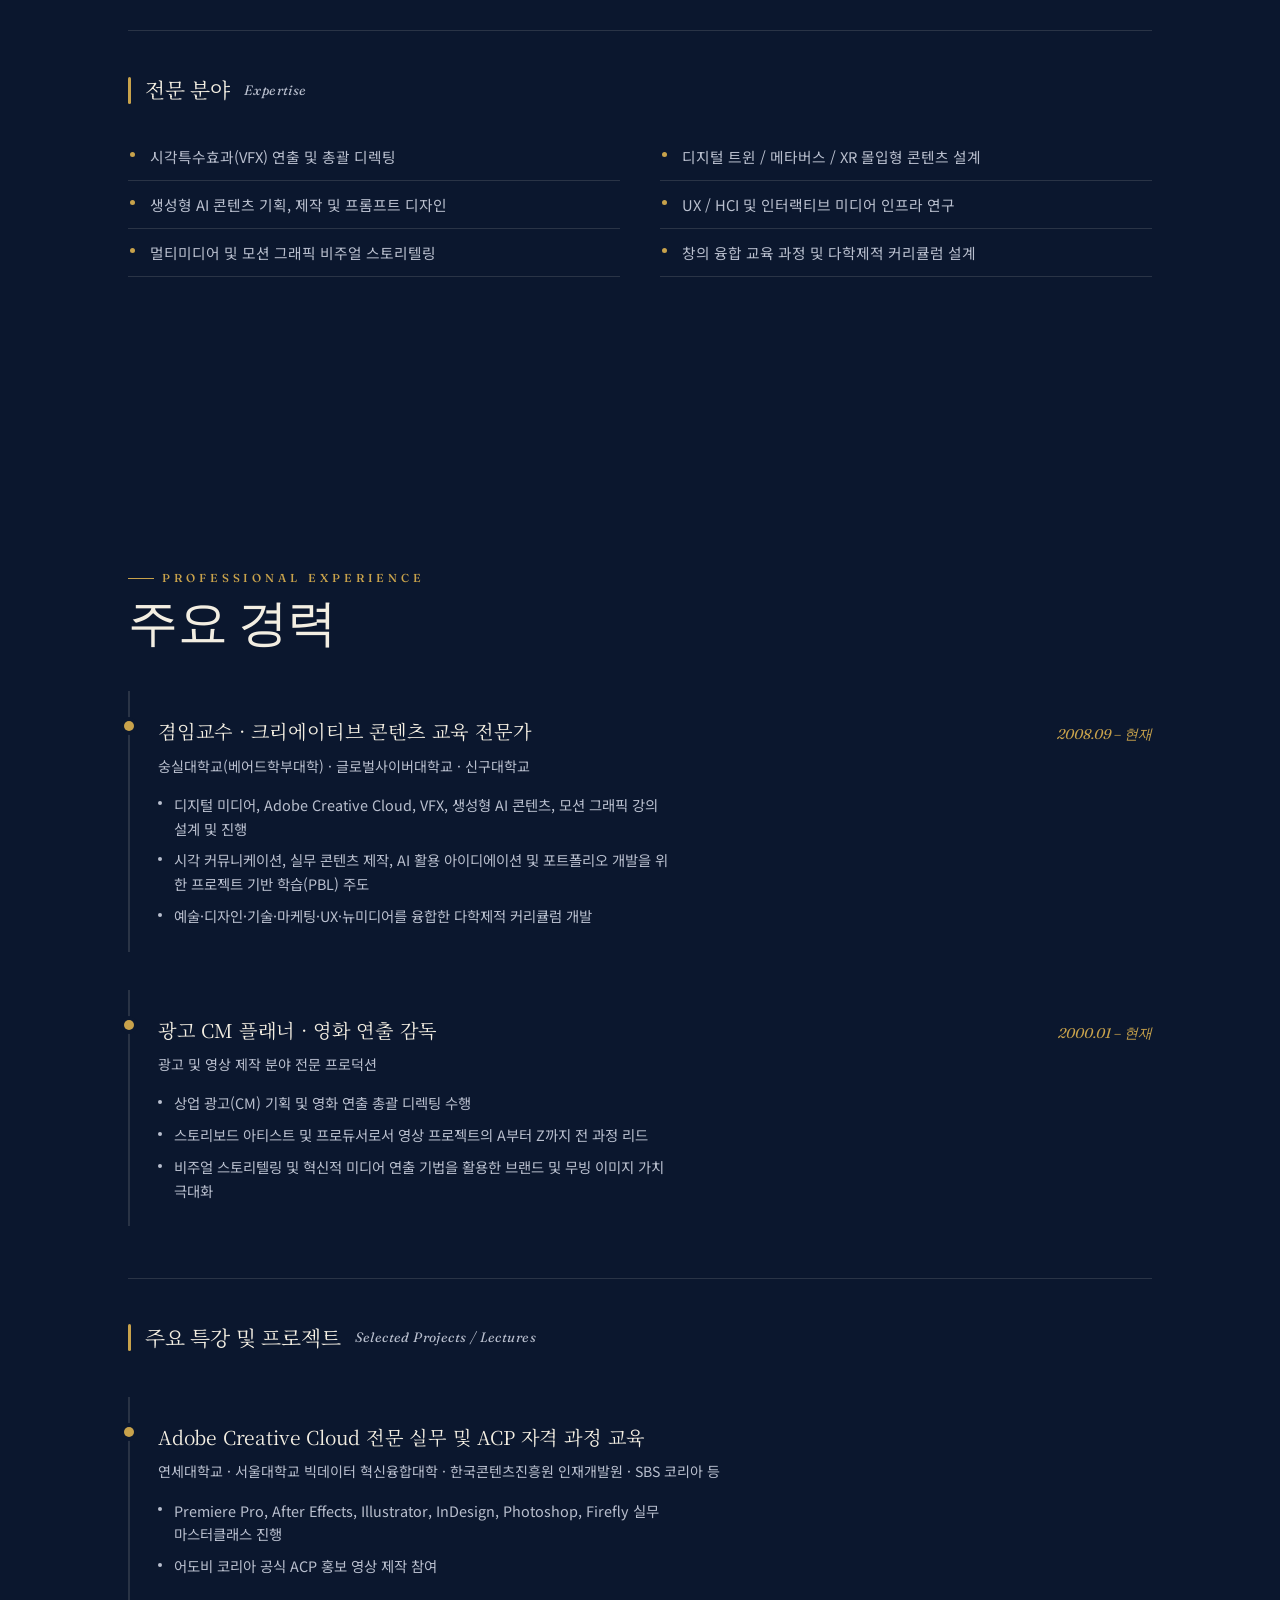
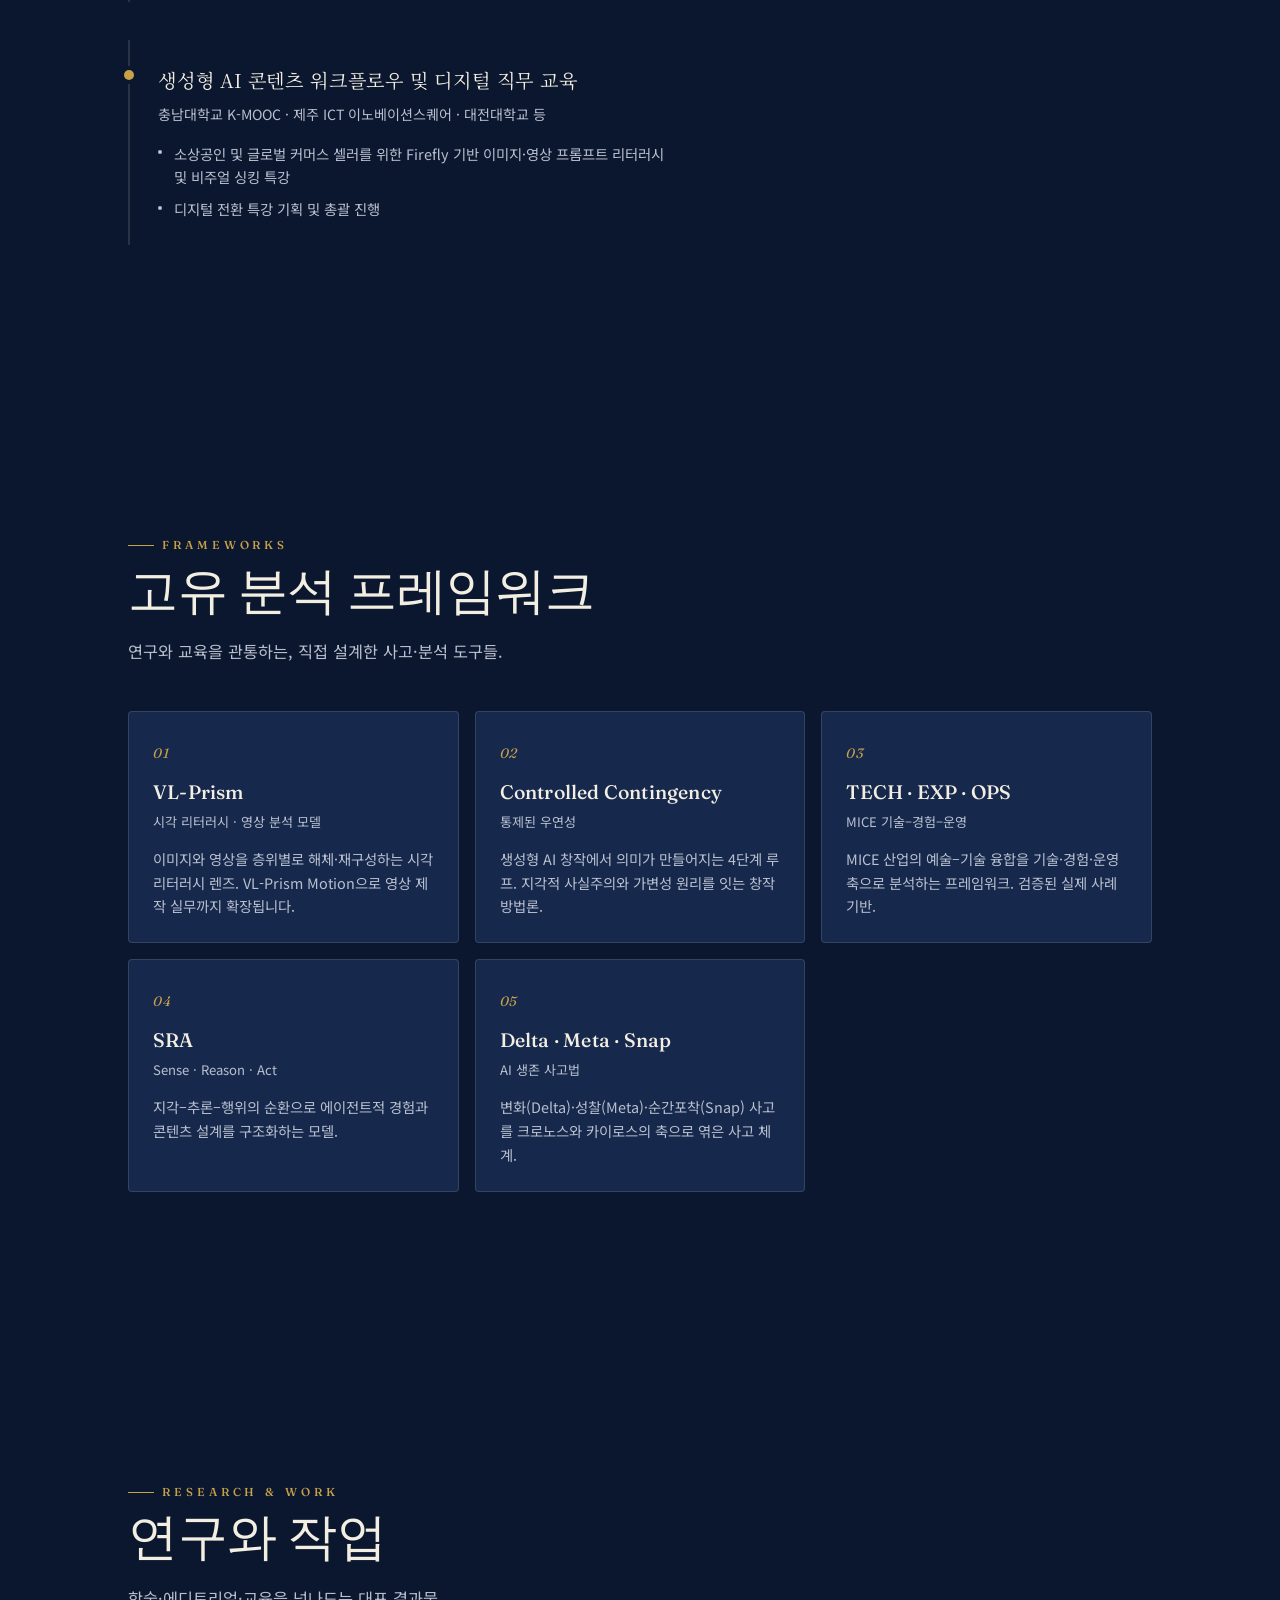
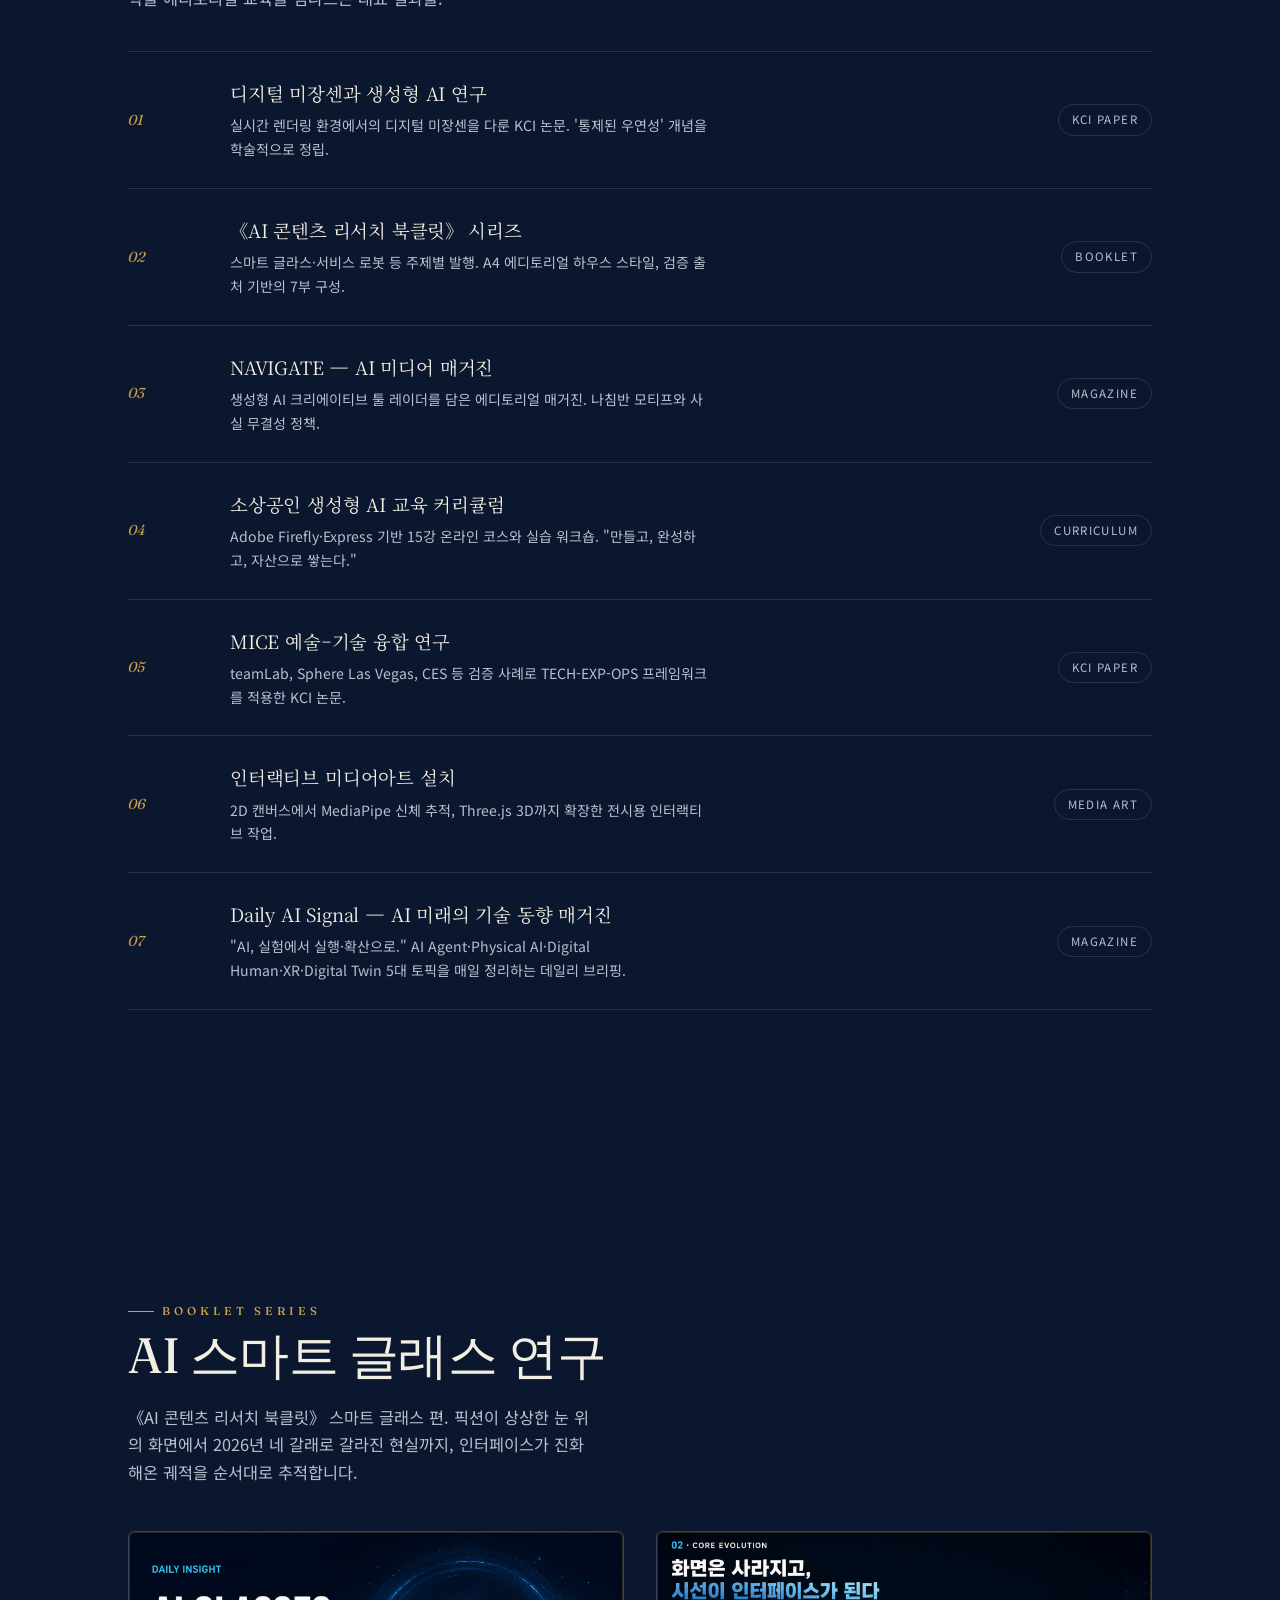
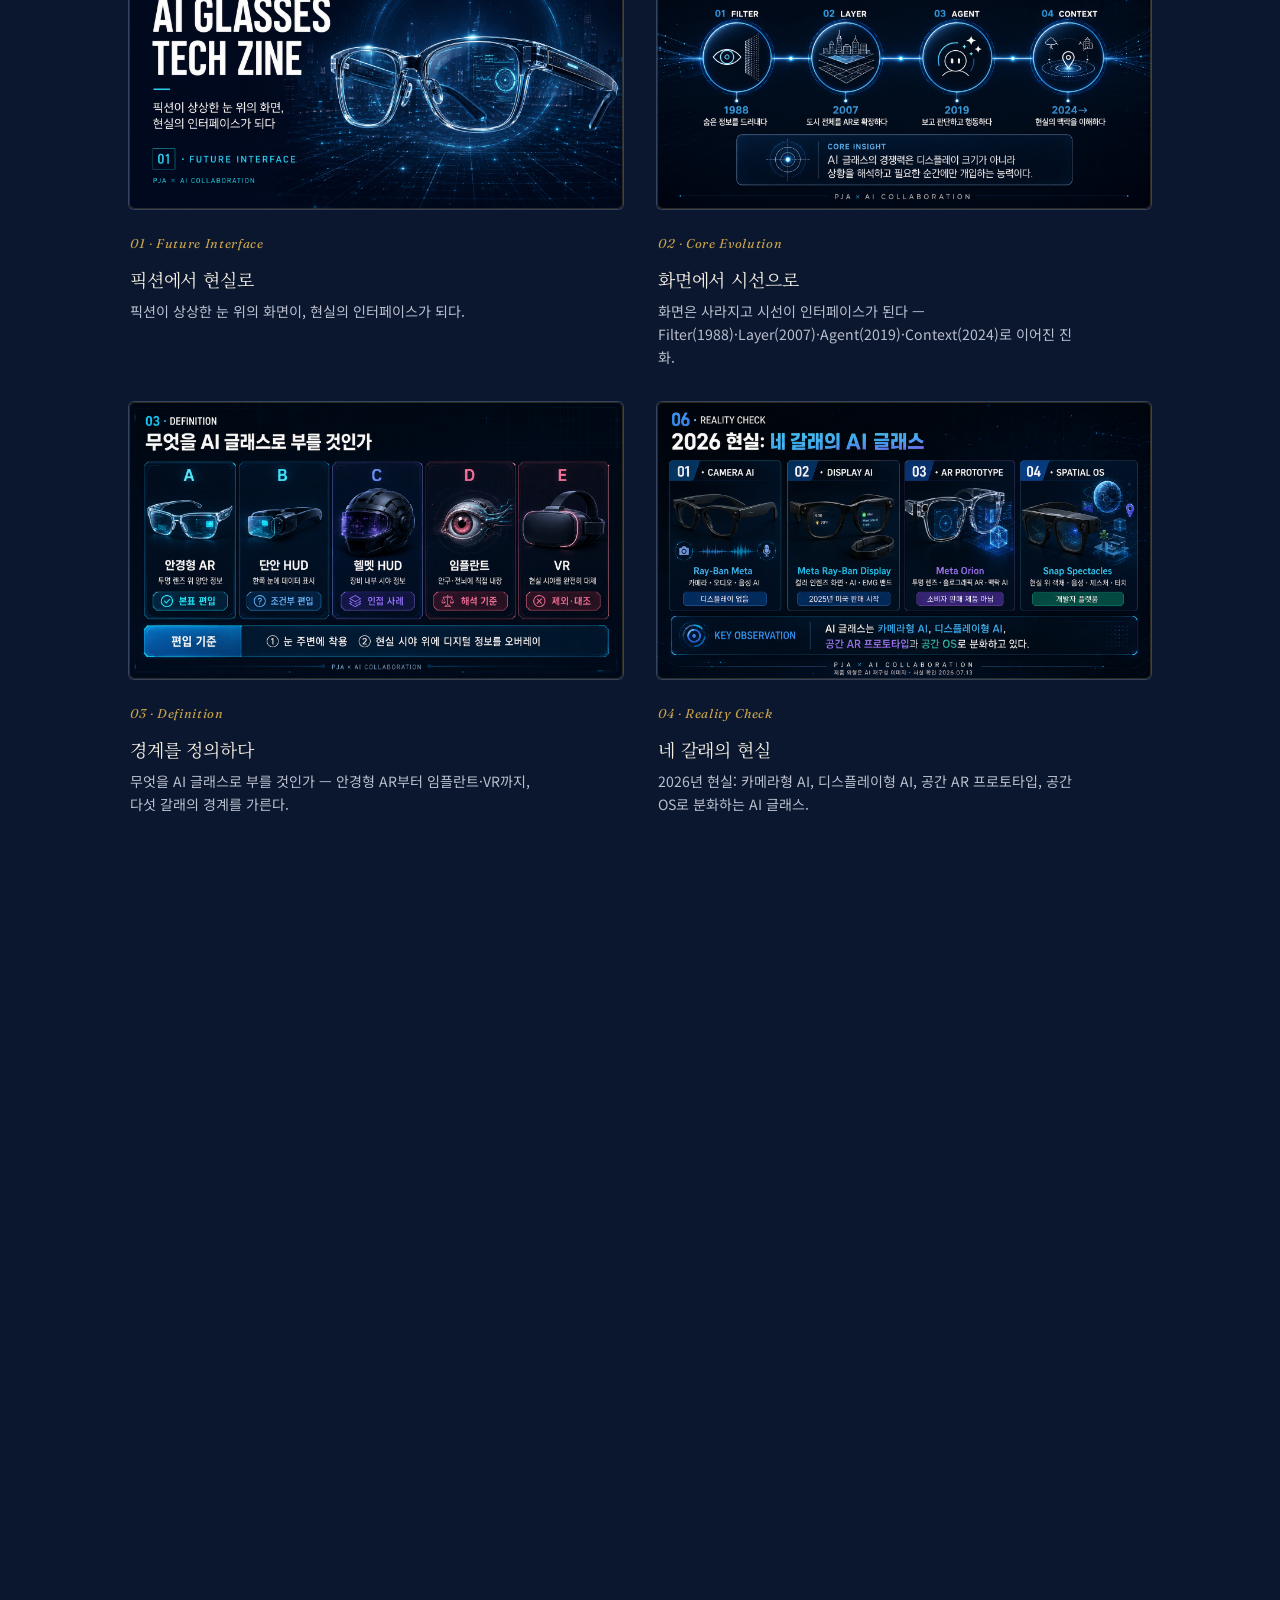
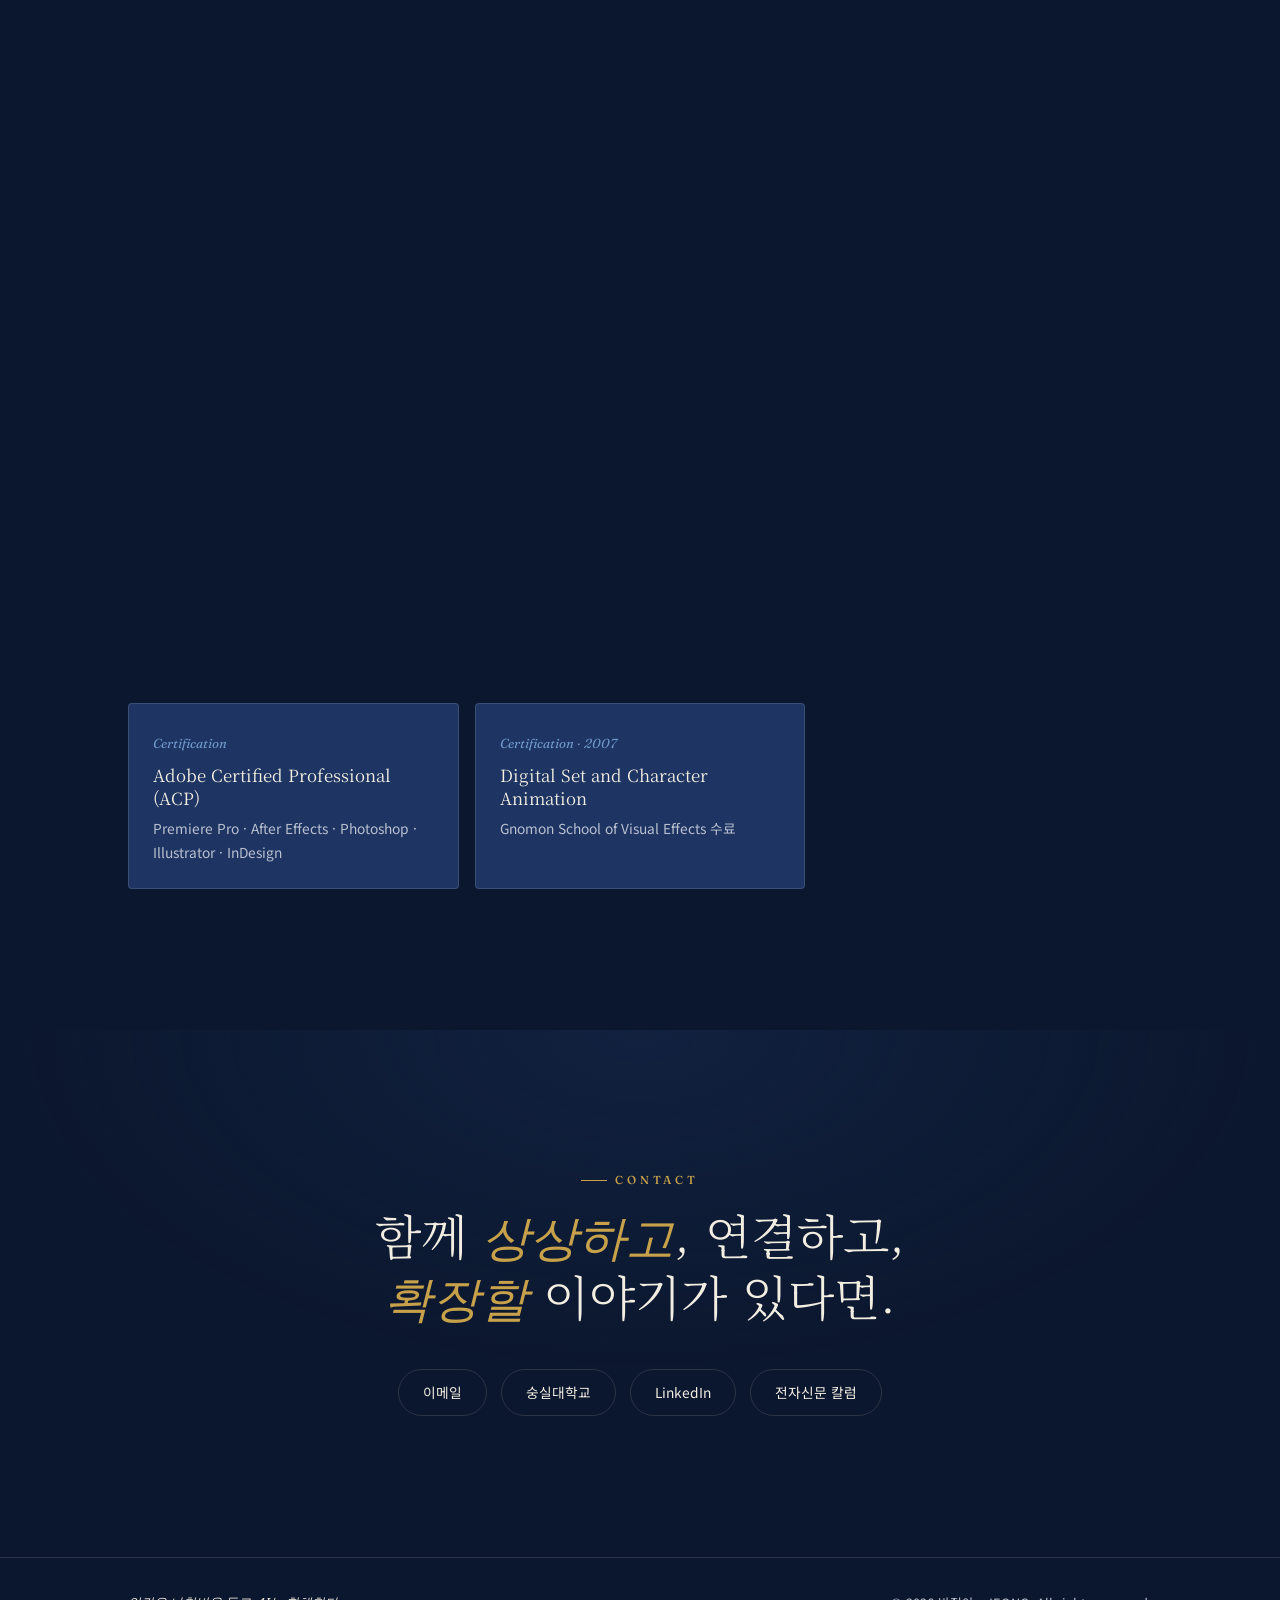
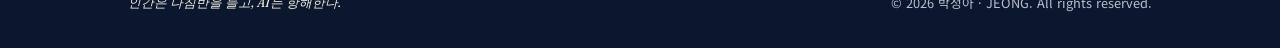
==== commit 46a48fac: "Add files via upload" ====
--- a/index.html
+++ b/index.html
@@ -295,6 +295,14 @@
         </div>
         <span class="tag">Media Art</span>
       </div>
+      <div class="work-item reveal">
+        <span class="idx">07</span>
+        <div class="meta">
+          <h3>Daily AI Signal — AI 미래의 기술 동향 매거진</h3>
+          <p>"AI, 실험에서 실행·확산으로." AI Agent·Physical AI·Digital Human·XR·Digital Twin 5대 토픽을 매일 정리하는 데일리 브리핑.</p>
+        </div>
+        <span class="tag">Magazine</span>
+      </div>
     </div>
   </div>
 </section>
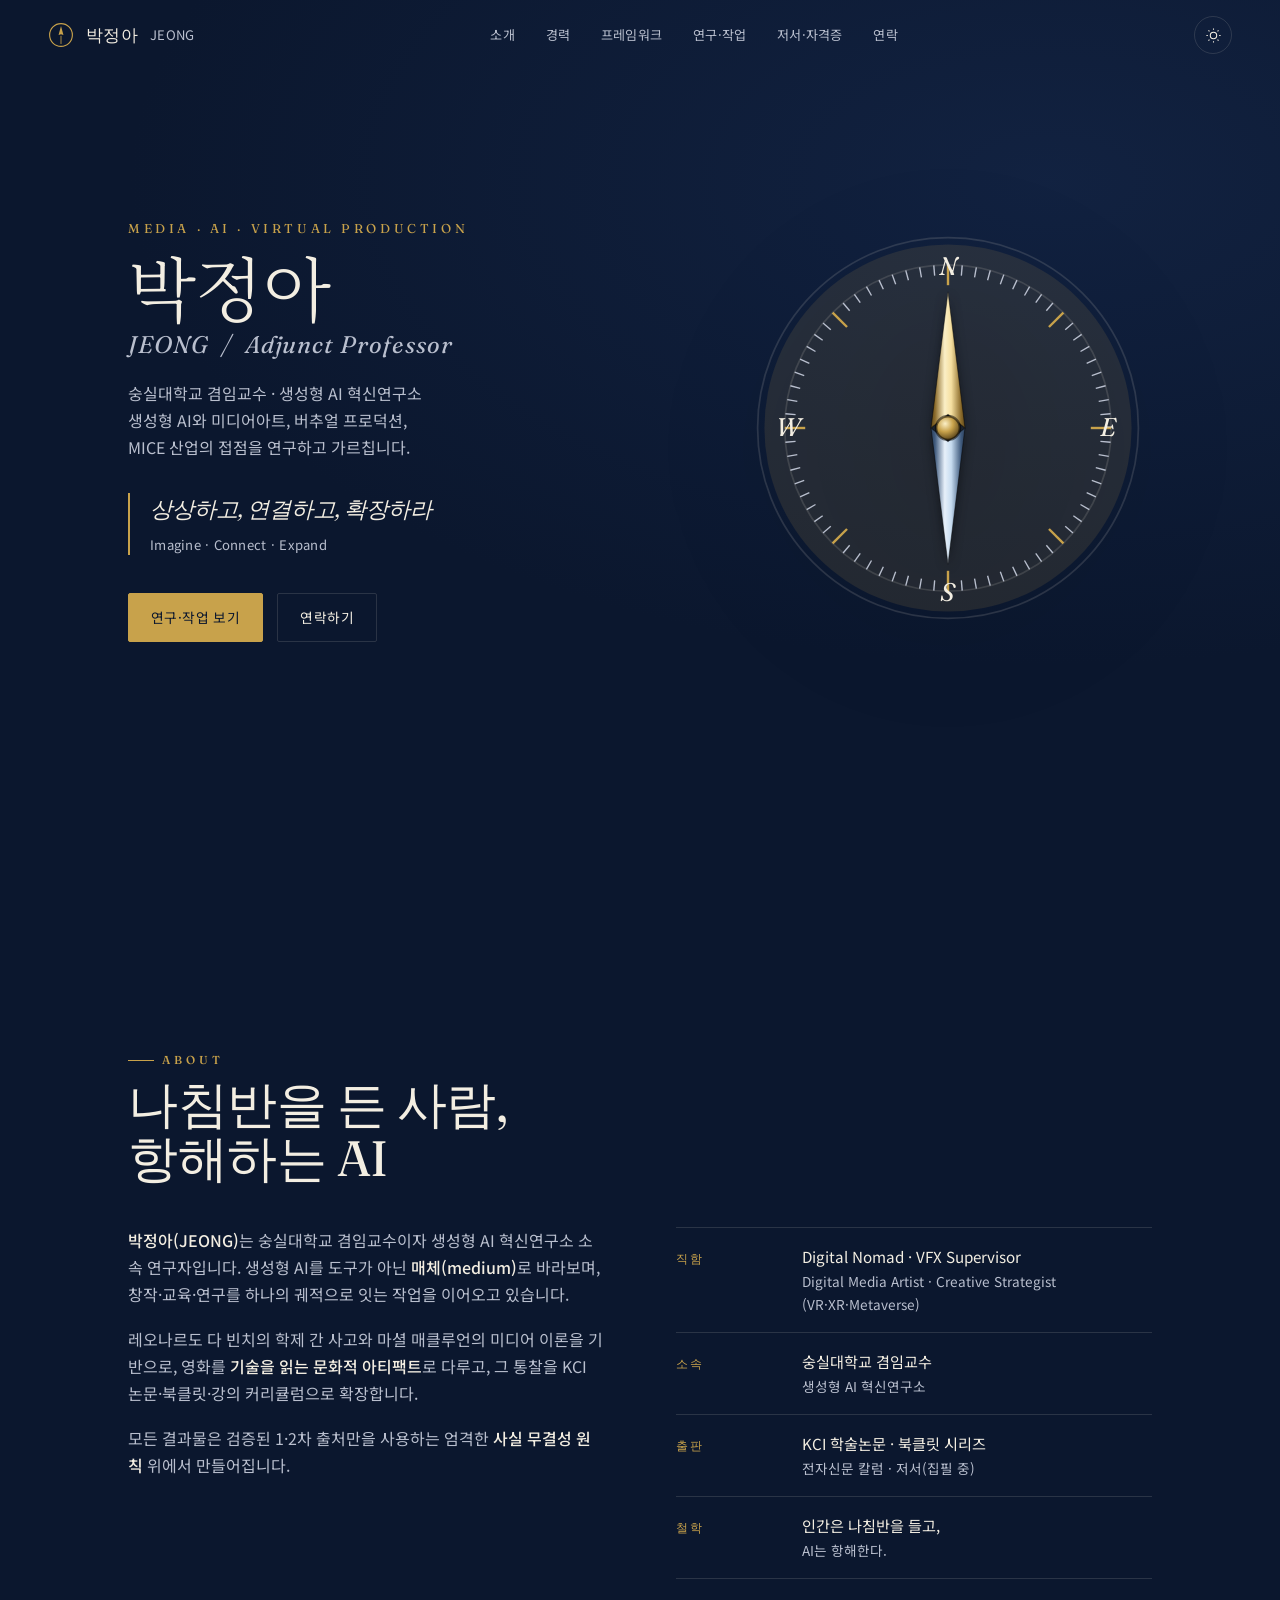
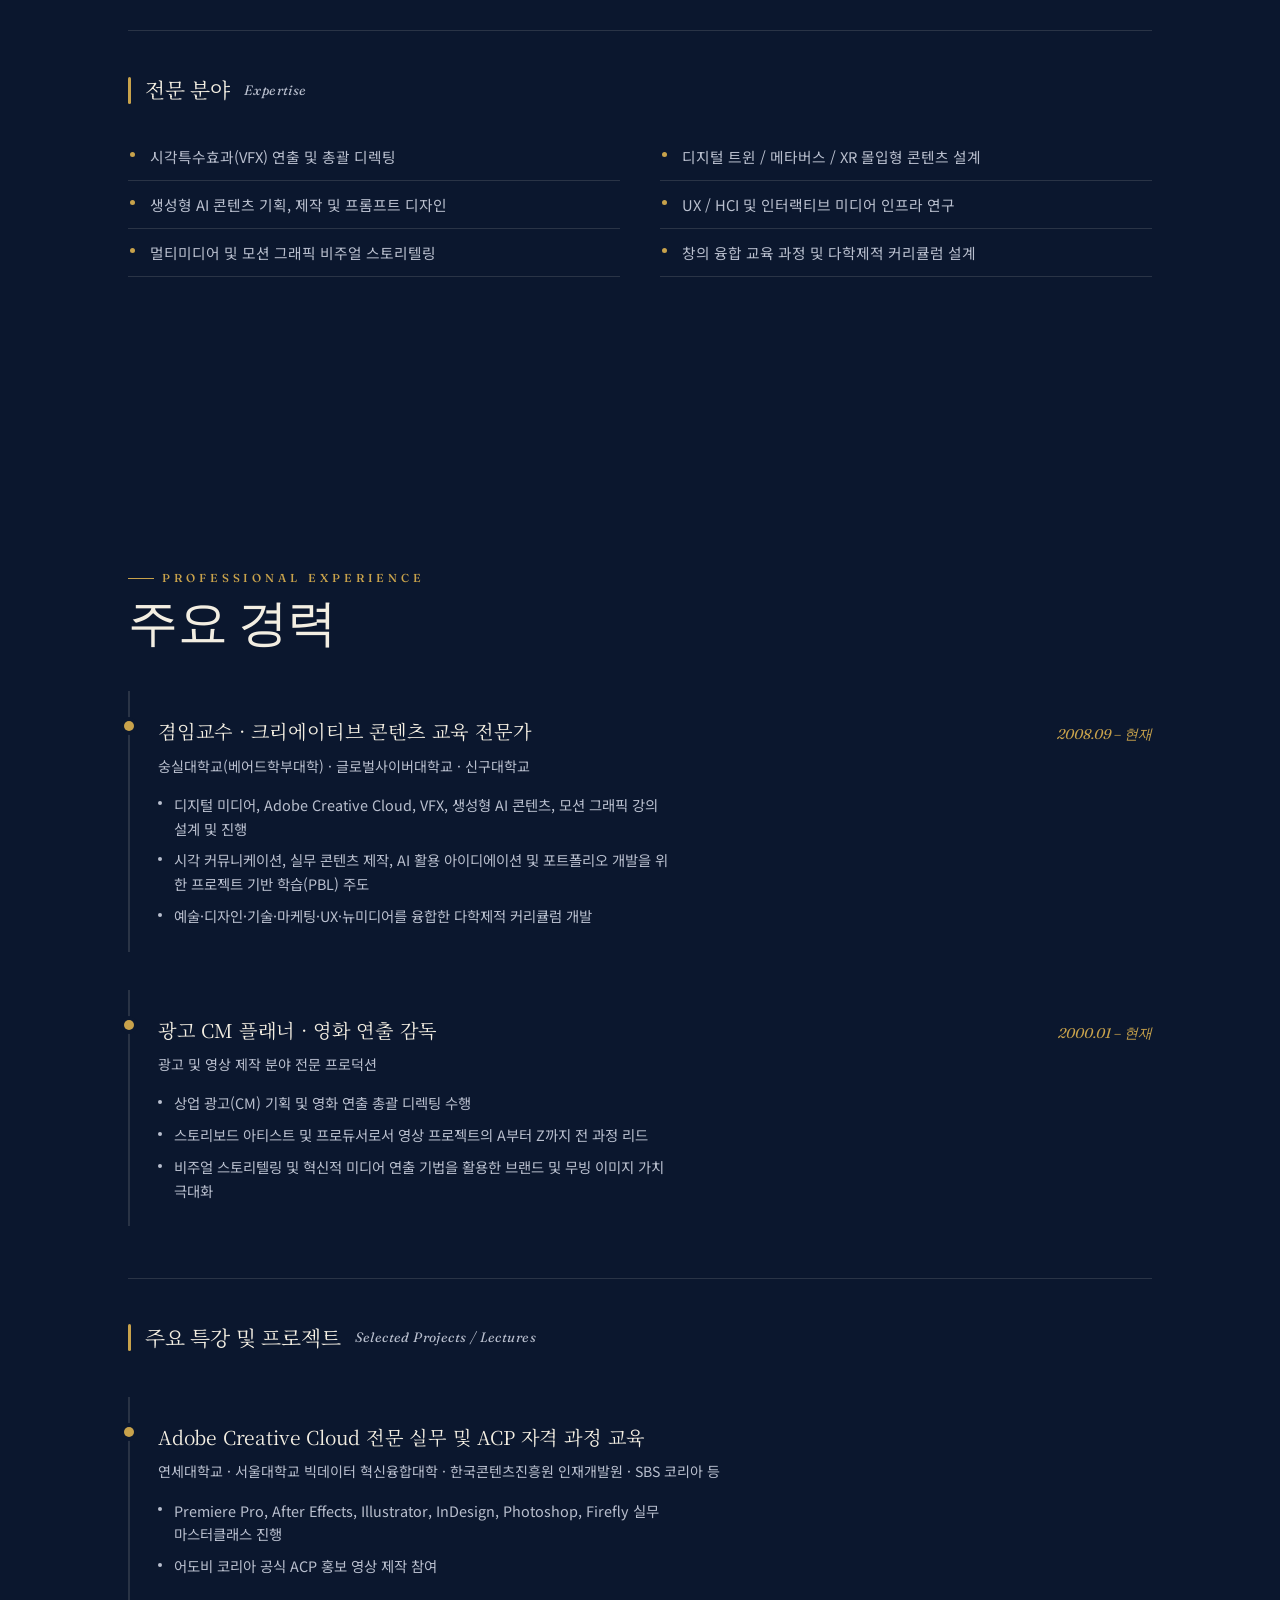
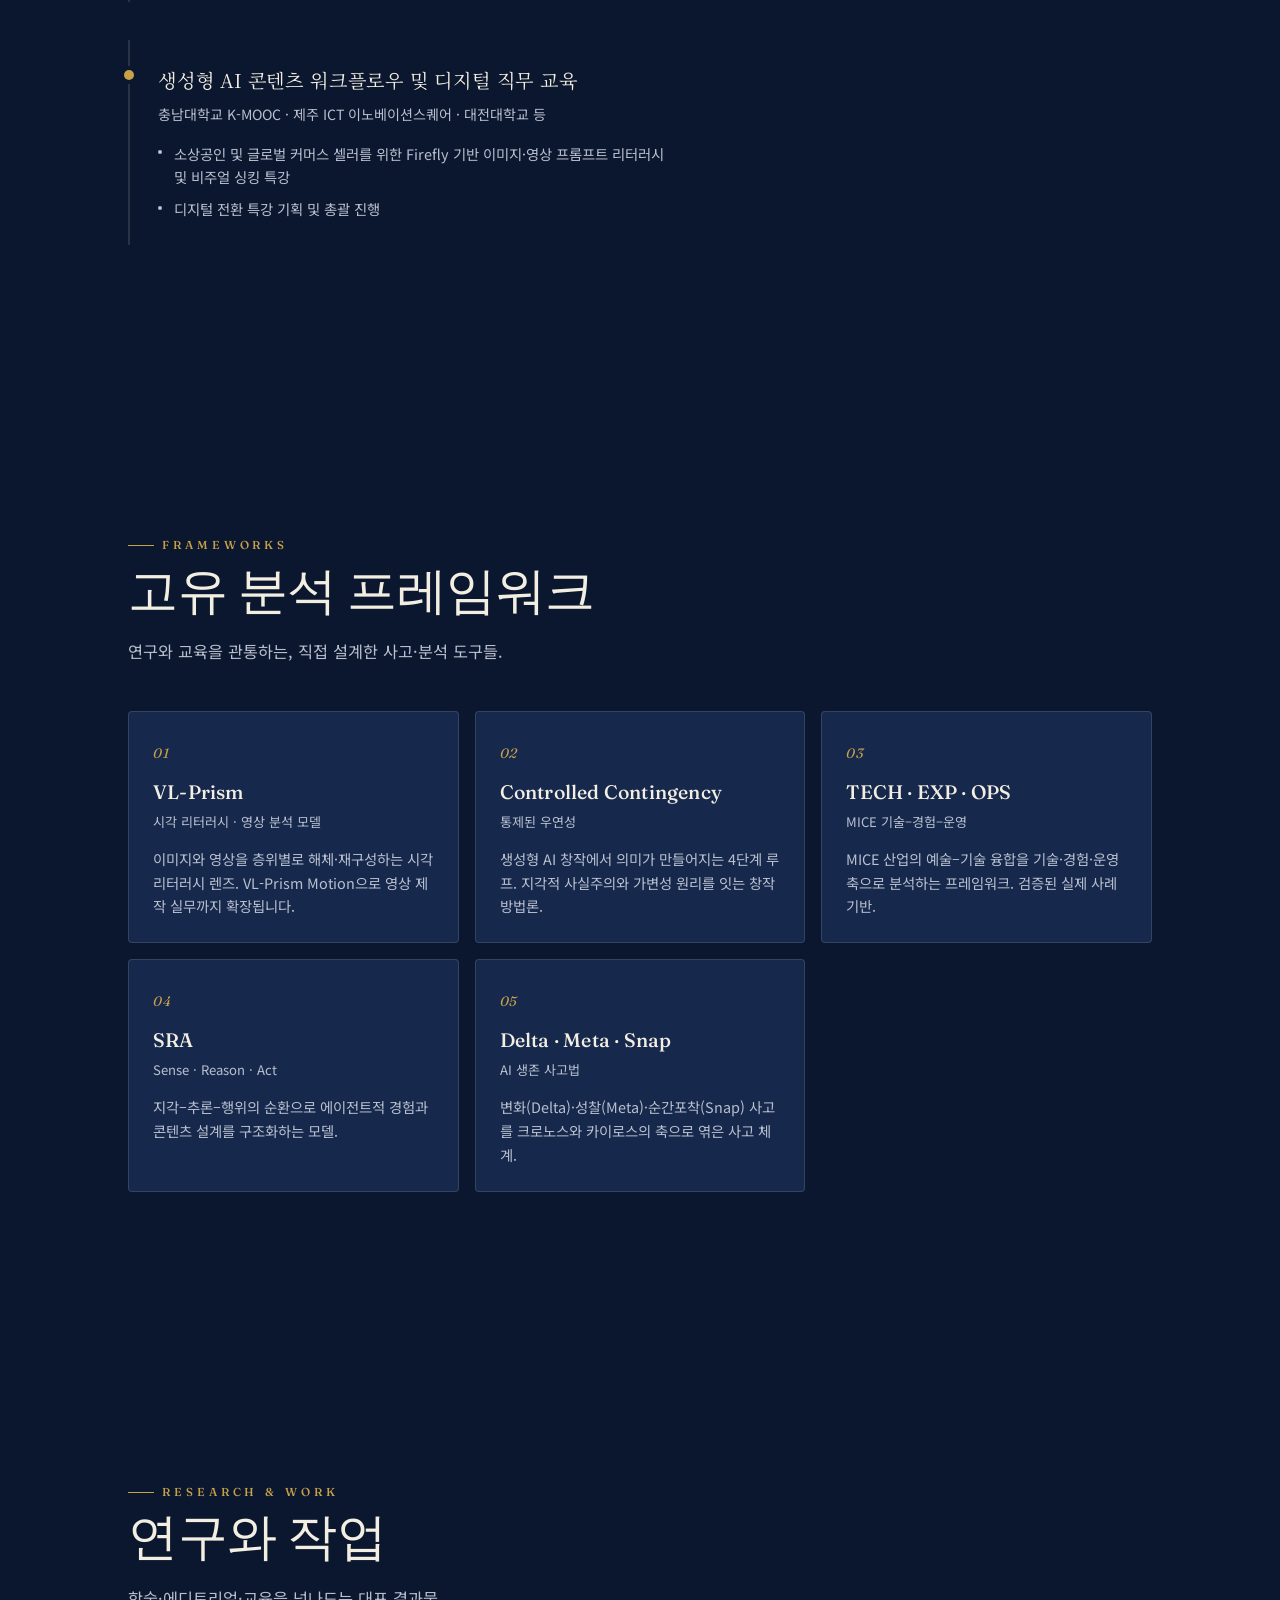
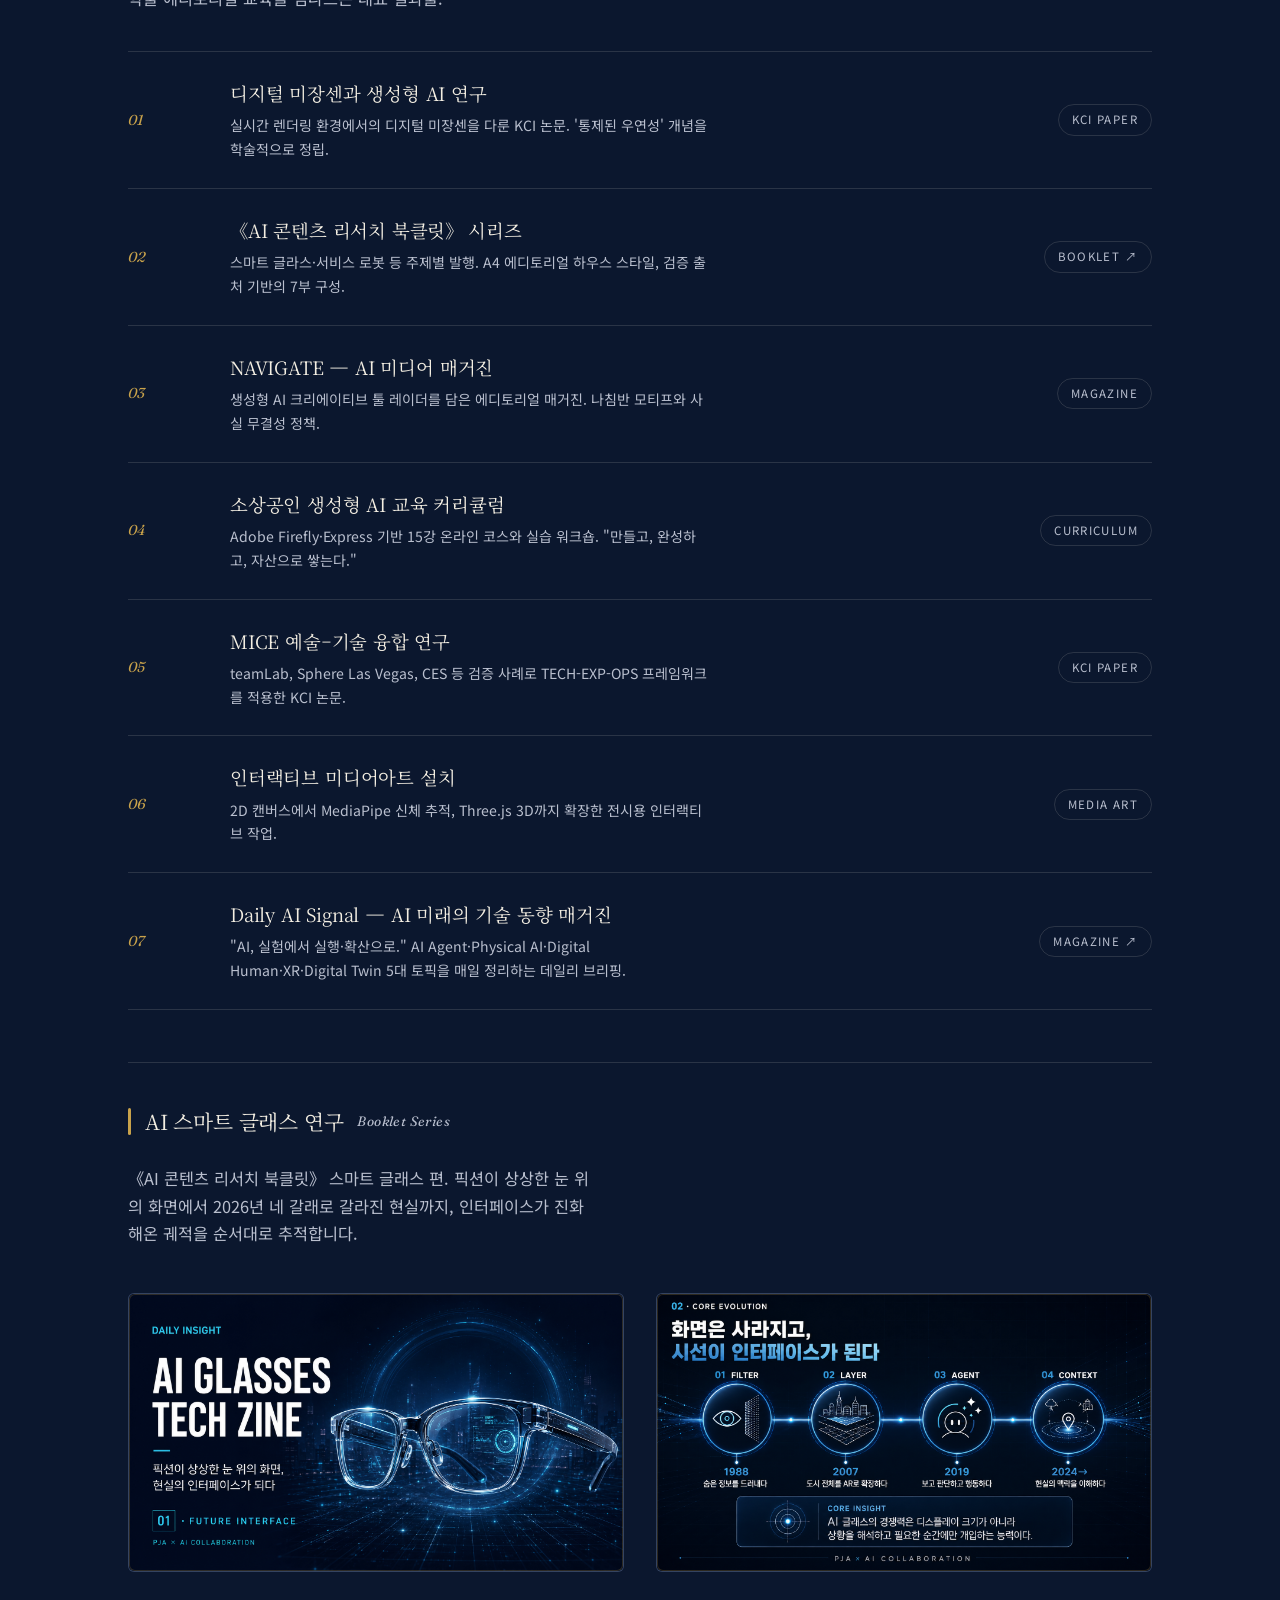
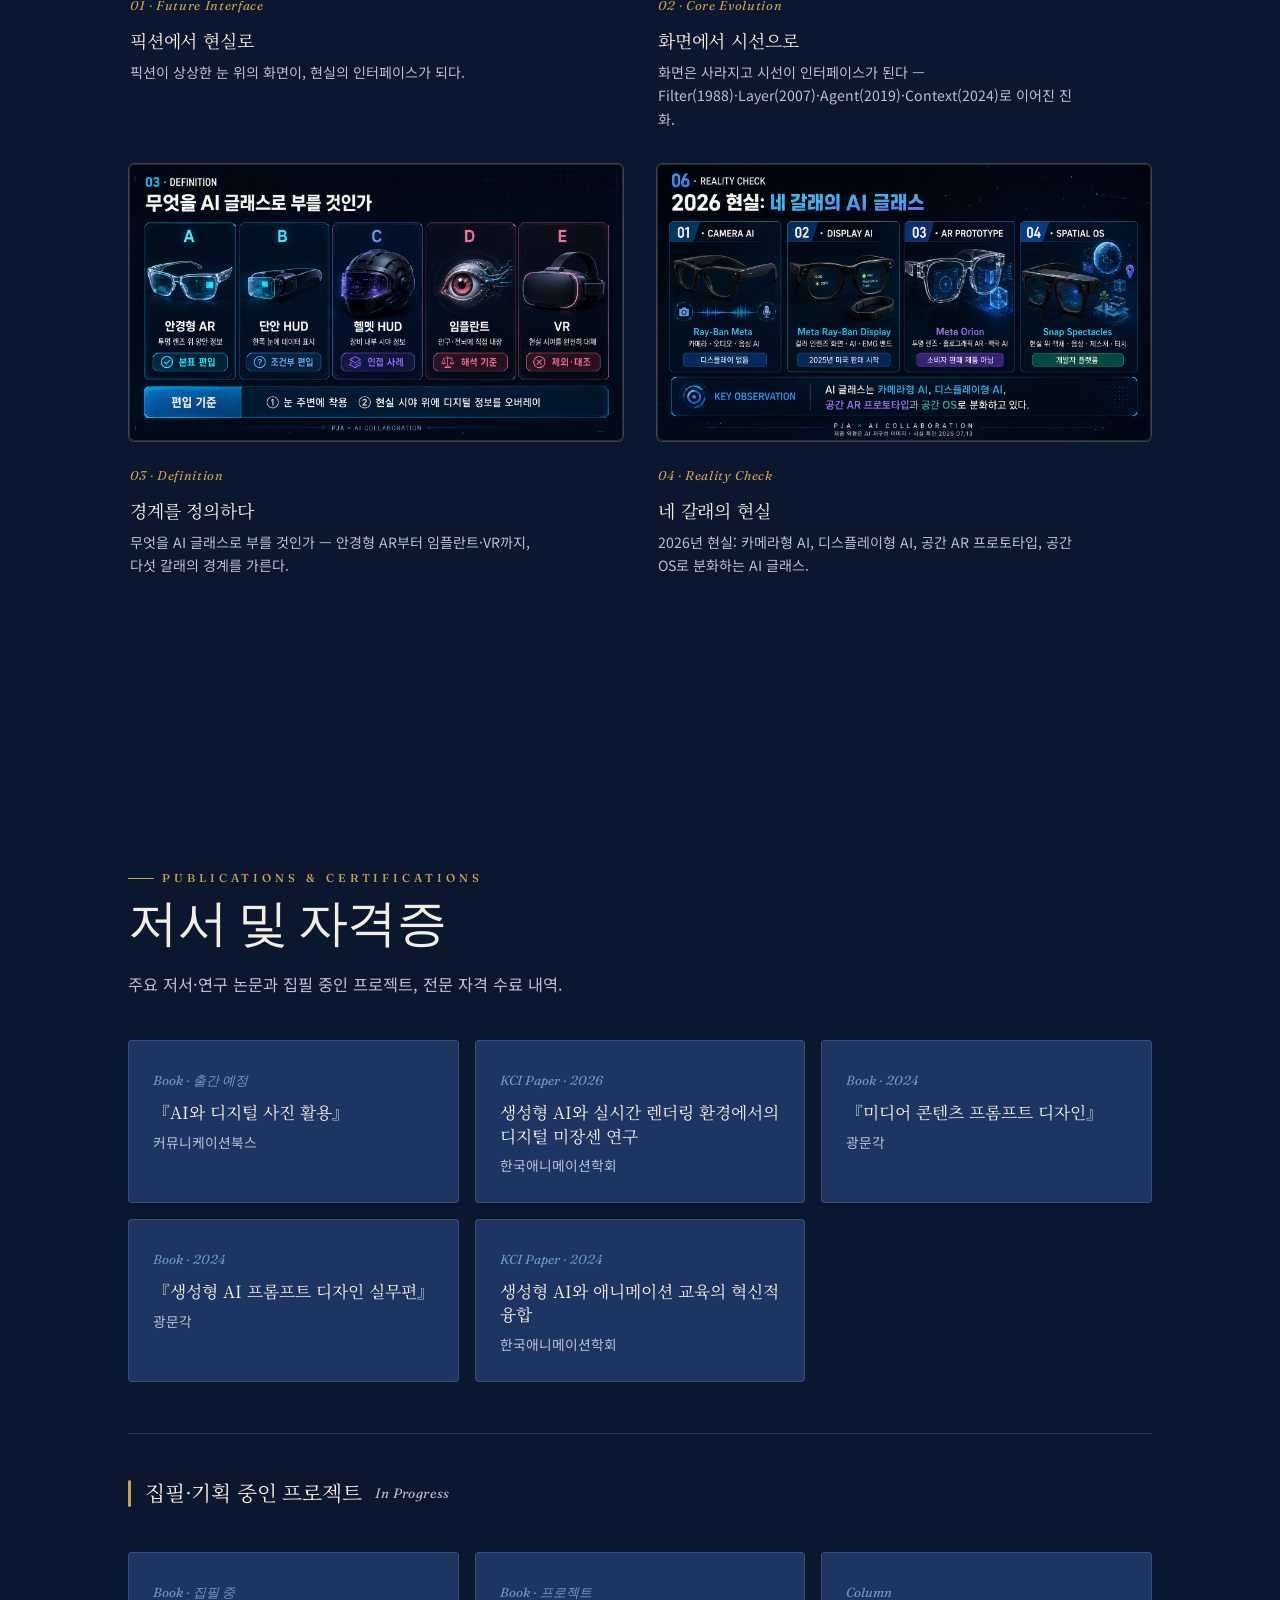
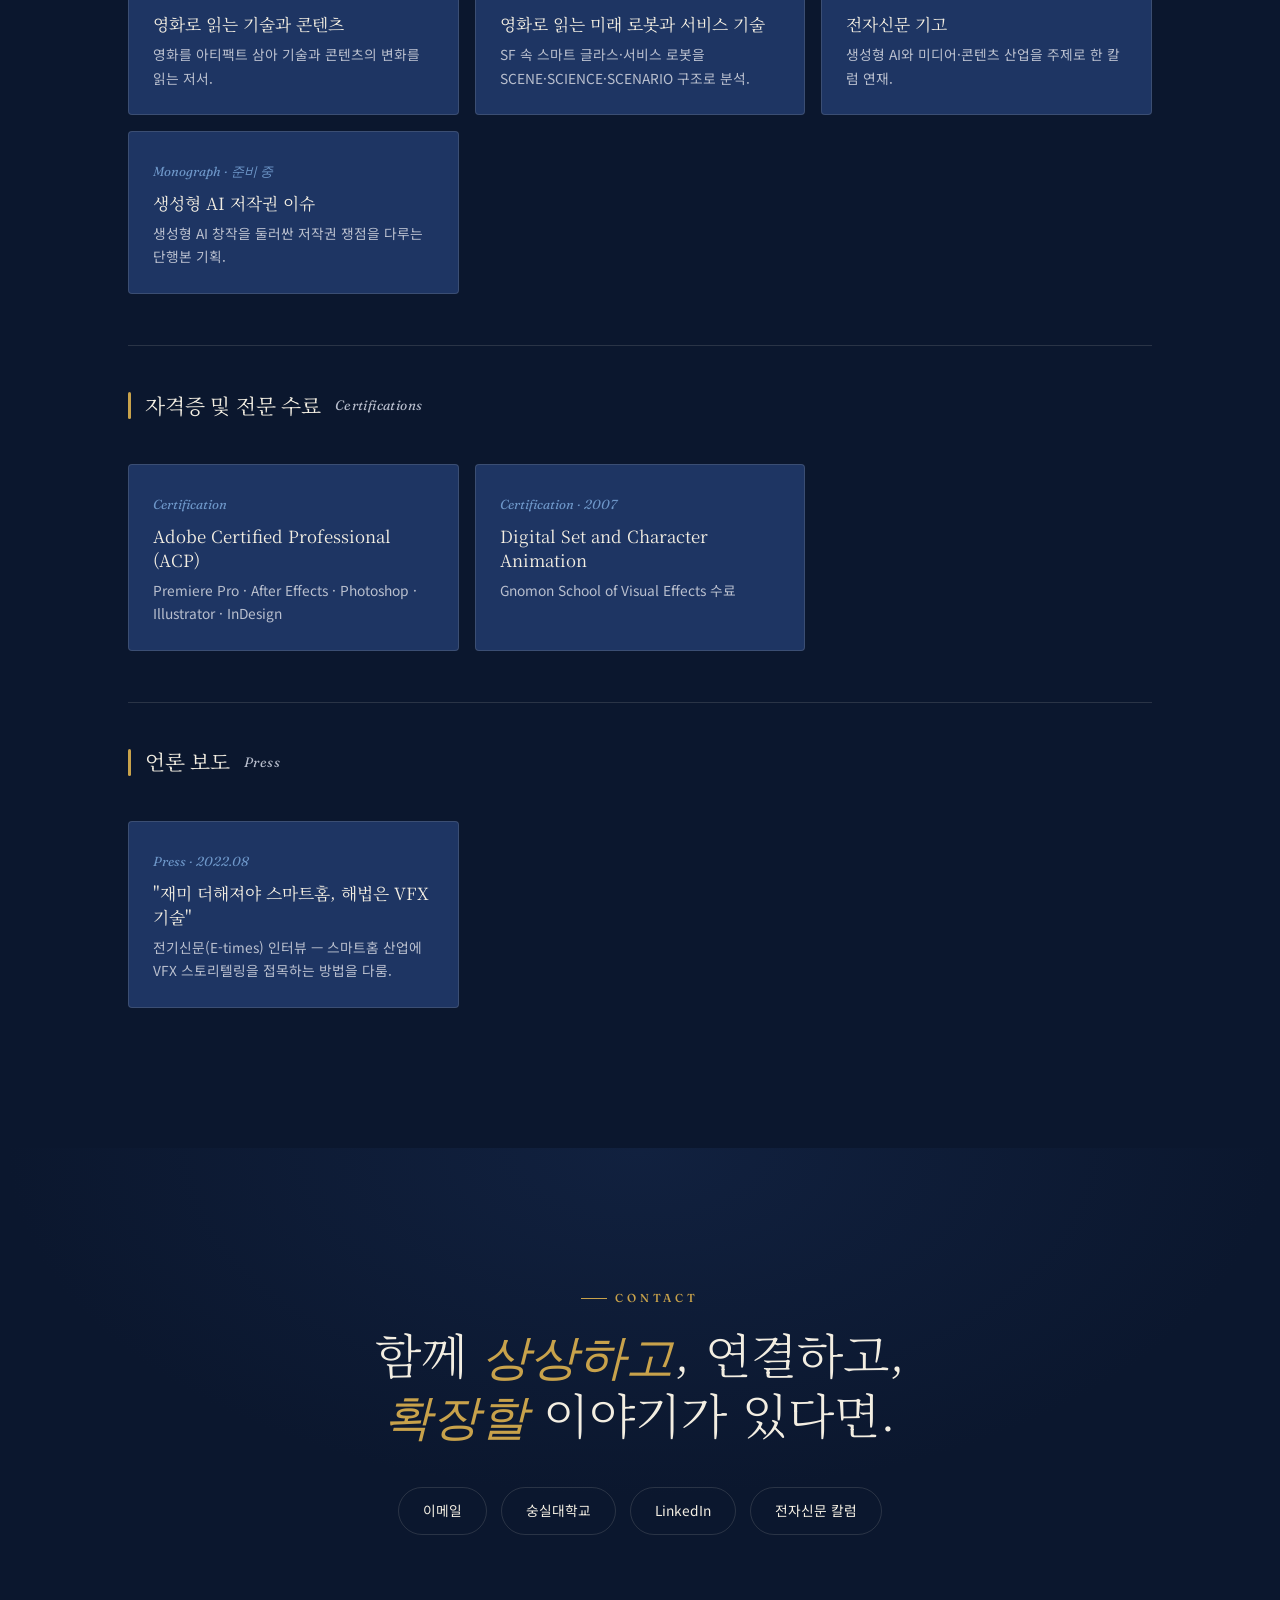
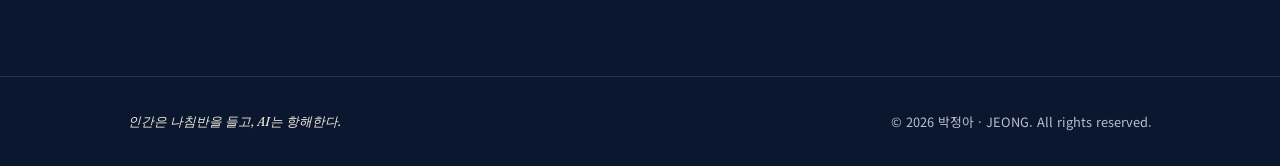
==== commit 436b60ab: "Add files via upload" ====
--- a/index.html
+++ b/index.html
@@ -28,7 +28,6 @@
     <a href="#career">경력</a>
     <a href="#frameworks">프레임워크</a>
     <a href="#work">연구·작업</a>
-    <a href="#glasses">AI 글래스</a>
     <a href="#publications">저서·자격증</a>
     <a href="#contact">연락</a>
   </nav>
@@ -261,7 +260,7 @@
           <h3>《AI 콘텐츠 리서치 북클릿》 시리즈</h3>
           <p>스마트 글라스·서비스 로봇 등 주제별 발행. A4 에디토리얼 하우스 스타일, 검증 출처 기반의 7부 구성.</p>
         </div>
-        <span class="tag">Booklet</span>
+        <a class="tag tag-link" href="AI콘텐츠리서치_북클릿_미래인터페이스_네온테크.pdf" target="_blank" rel="noopener">Booklet ↗</a>
       </div>
       <div class="work-item reveal">
         <span class="idx">03</span>
@@ -301,18 +300,14 @@
           <h3>Daily AI Signal — AI 미래의 기술 동향 매거진</h3>
           <p>"AI, 실험에서 실행·확산으로." AI Agent·Physical AI·Digital Human·XR·Digital Twin 5대 토픽을 매일 정리하는 데일리 브리핑.</p>
         </div>
-        <span class="tag">Magazine</span>
-      </div>
-    </div>
-  </div>
-</section>
-
-<!-- ============ AI GLASSES RESEARCH ============ -->
-<section id="glasses">
-  <div class="wrap">
-    <span class="eyebrow reveal">Booklet Series</span>
-    <h2 class="title reveal">AI 스마트 글래스 연구</h2>
-    <p class="lead reveal">《AI 콘텐츠 리서치 북클릿》 스마트 글래스 편. 픽션이 상상한 눈 위의 화면에서 2026년 네 갈래로 갈라진 현실까지, 인터페이스가 진화해온 궤적을 순서대로 추적합니다.</p>
+        <a class="tag tag-link" href="https://aisignalab.com" target="_blank" rel="noopener">Magazine ↗</a>
+      </div>
+    </div>
+
+    <div class="divider-block reveal" id="glasses">
+      <h3 class="sub-heading"><span class="bar"></span>AI 스마트 글래스 연구 <span class="en">Booklet Series</span></h3>
+      <p class="lead" style="margin-top:.6rem">《AI 콘텐츠 리서치 북클릿》 스마트 글래스 편. 픽션이 상상한 눈 위의 화면에서 2026년 네 갈래로 갈라진 현실까지, 인터페이스가 진화해온 궤적을 순서대로 추적합니다.</p>
+    </div>
     <div class="glass-gallery">
       <figure class="glass-item reveal">
         <div class="glass-frame">
@@ -433,6 +428,17 @@
         <p>Gnomon School of Visual Effects 수료</p>
       </article>
     </div>
+
+    <div class="divider-block reveal">
+      <h3 class="sub-heading"><span class="bar"></span>언론 보도 <span class="en">Press</span></h3>
+    </div>
+    <div class="pub-grid">
+      <article class="pub reveal">
+        <span class="type">Press · 2022.08</span>
+        <h3><a href="https://www.electimes.com/news/articleView.html?idxno=307462" target="_blank" rel="noopener">"재미 더해져야 스마트홈, 해법은 VFX 기술"</a></h3>
+        <p>전기신문(E-times) 인터뷰 — 스마트홈 산업에 VFX 스토리텔링을 접목하는 방법을 다룸.</p>
+      </article>
+    </div>
   </div>
 </section>
 
--- a/styles.css
+++ b/styles.css
@@ -242,6 +242,8 @@
 .work-item .meta p{color:var(--text-dim);font-size:.88rem;margin-top:.3rem;max-width:60ch}
 .work-item .tag{font-size:.72rem;letter-spacing:.12em;text-transform:uppercase;color:var(--text-dim);
   border:1px solid var(--hairline);border-radius:100px;padding:5px 13px;white-space:nowrap}
+.work-item .tag-link{transition:border-color .3s var(--ease),color .3s var(--ease),transform .3s var(--ease)}
+.work-item .tag-link:hover{border-color:var(--accent);color:var(--accent);transform:translateY(-2px)}
 
 /* ---------- AI Glasses gallery ---------- */
 .glass-gallery{display:grid;grid-template-columns:repeat(2,1fr);gap:clamp(20px,3vw,32px);margin-top:2.8rem;counter-reset:glass}
@@ -279,6 +281,8 @@
 .pub:hover{transform:translateY(-3px)}
 .pub .type{font-family:"Fraunces",serif;font-style:italic;color:var(--accent-2);font-size:.82rem}
 .pub h3{font-family:"Noto Serif KR",serif;font-weight:400;font-size:1.05rem;margin:.55rem 0 .4rem;line-height:1.4}
+.pub h3 a{transition:color .3s var(--ease)}
+.pub h3 a:hover{color:var(--accent);text-decoration:underline}
 .pub p{color:var(--text-dim);font-size:.86rem}
 
 /* ---------- Contact ---------- */
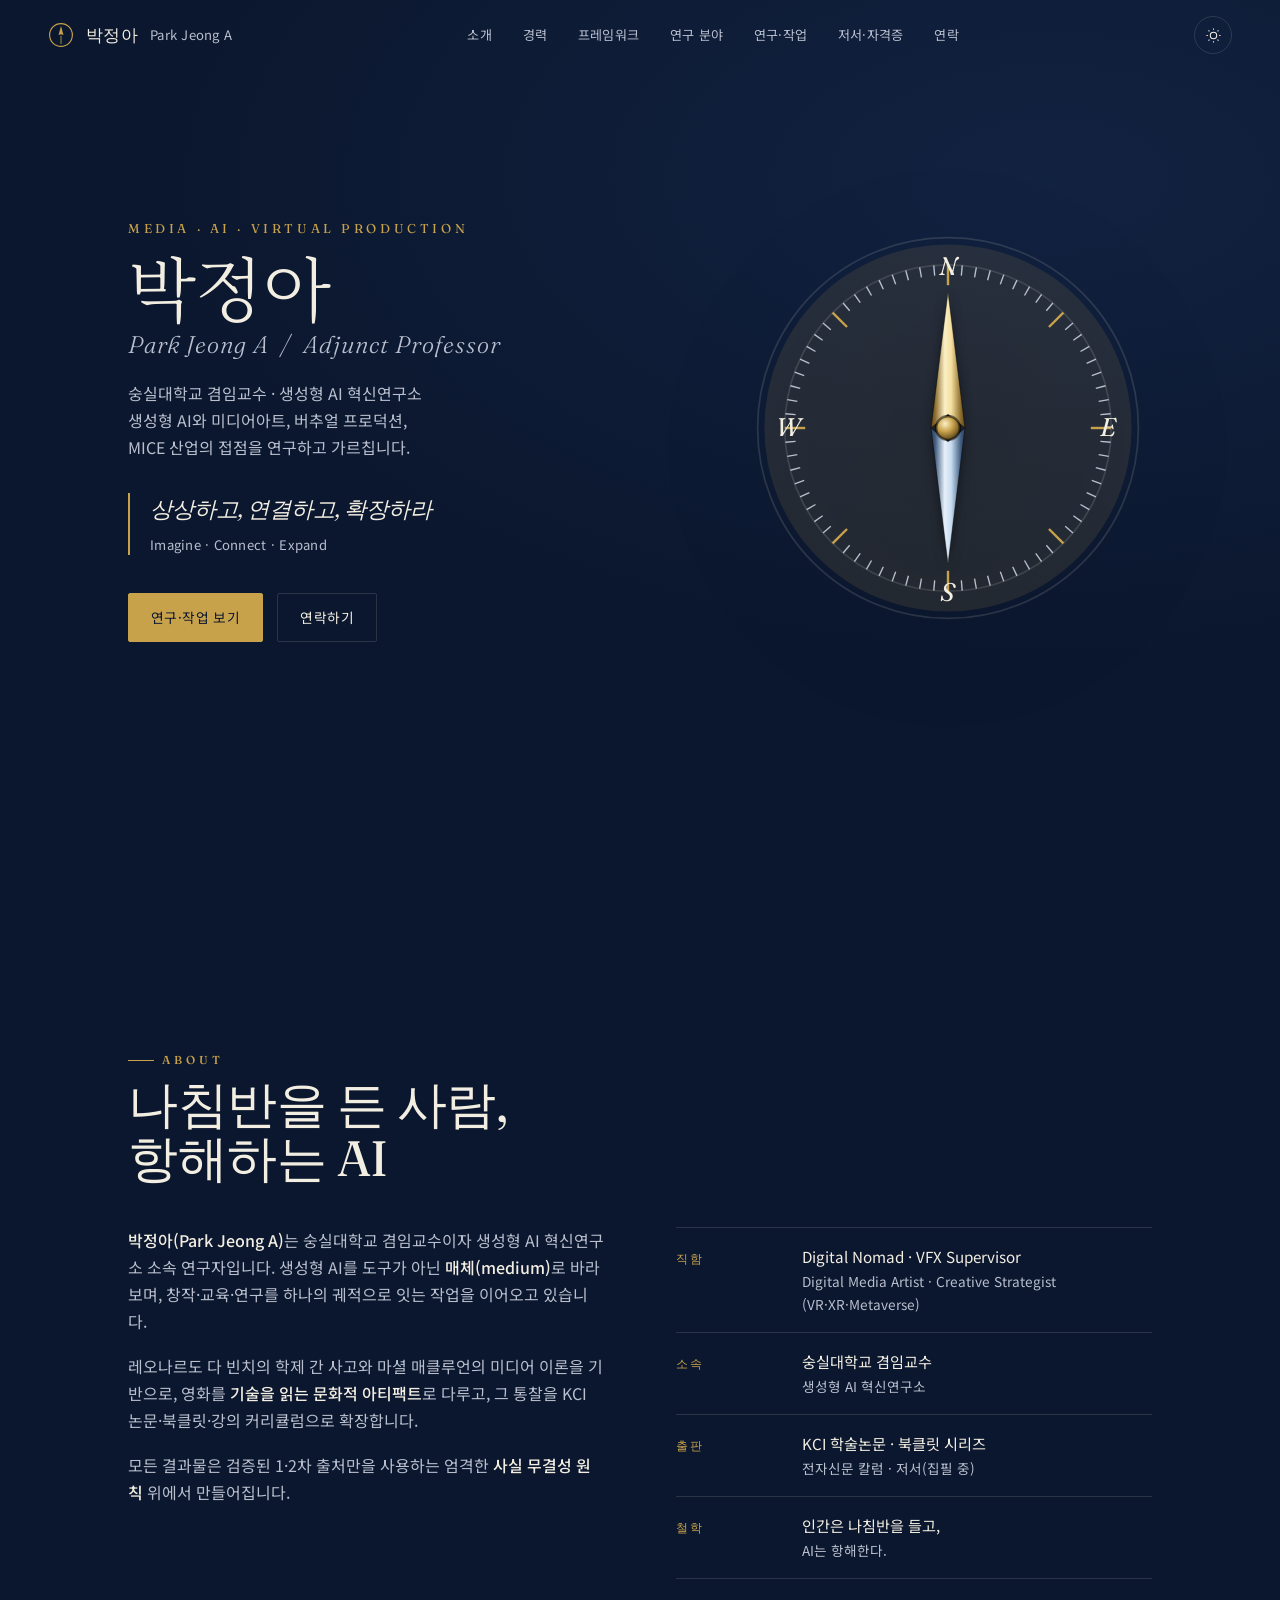
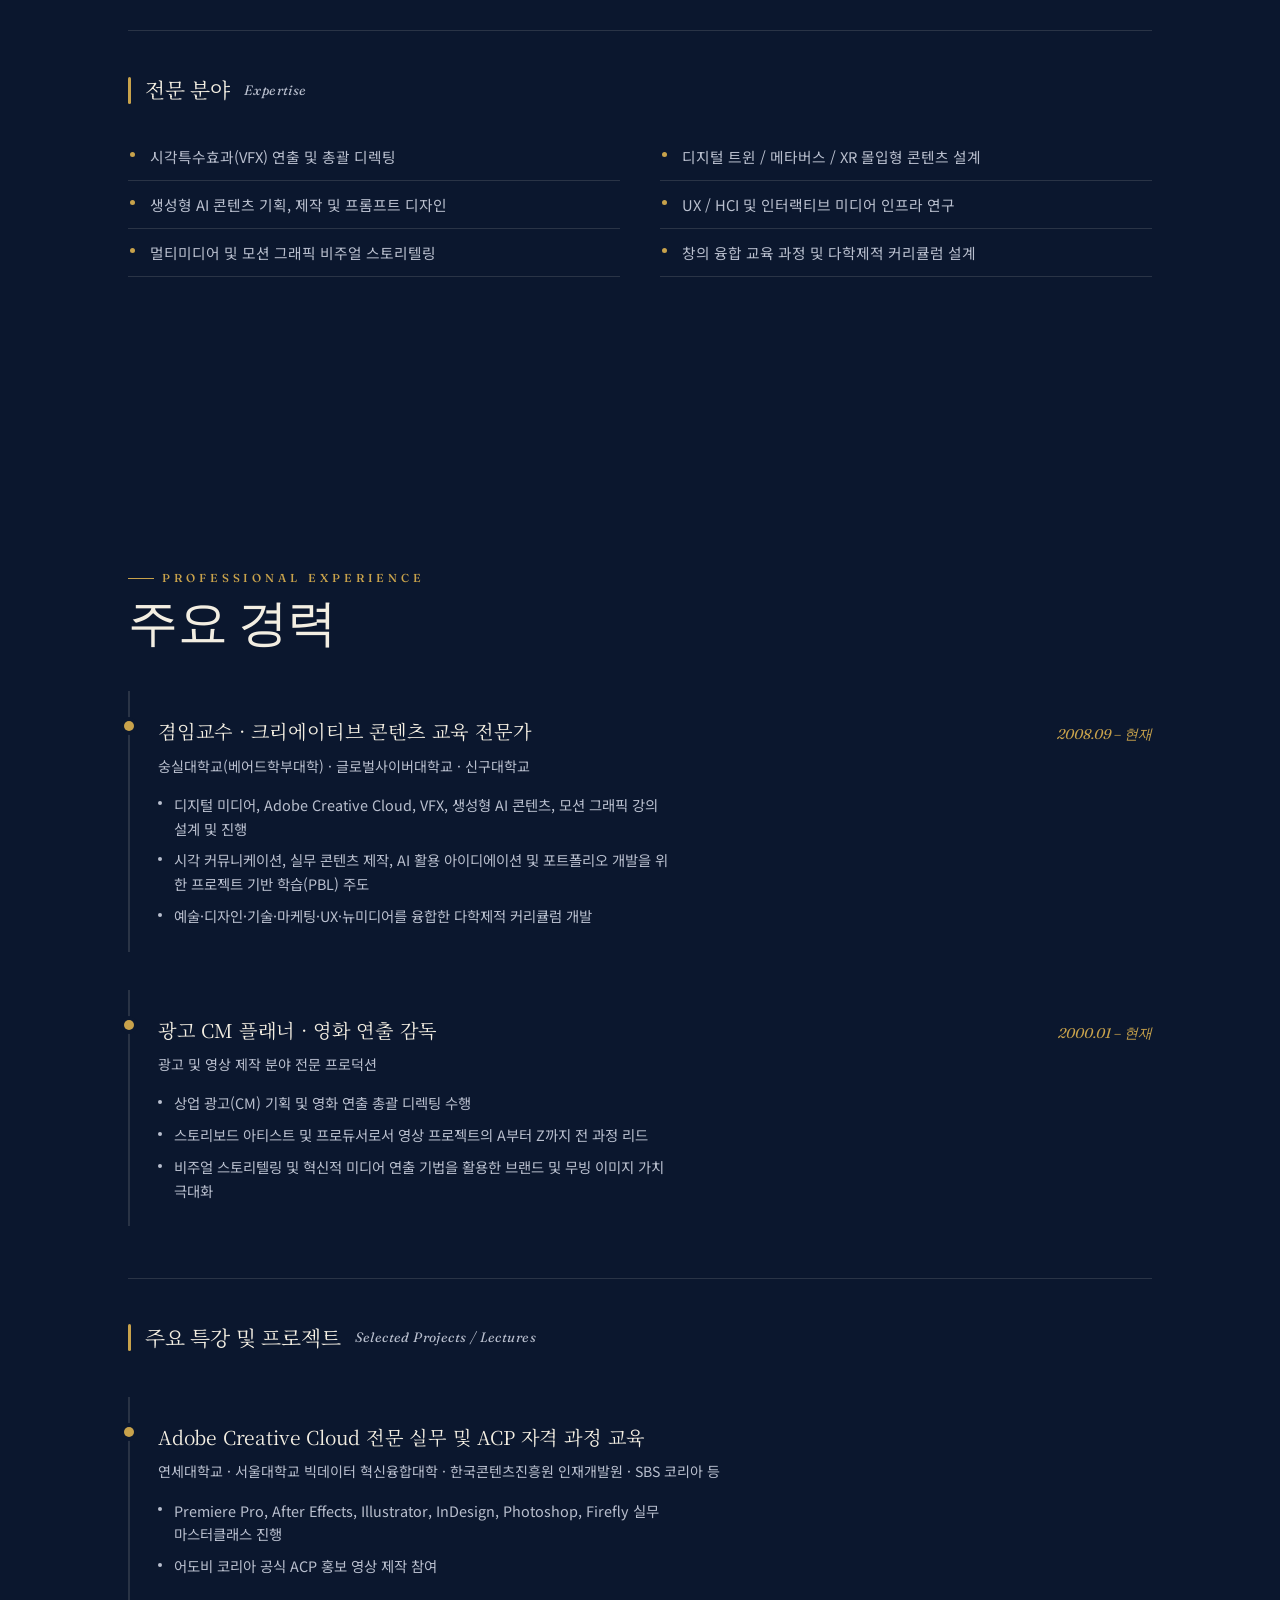
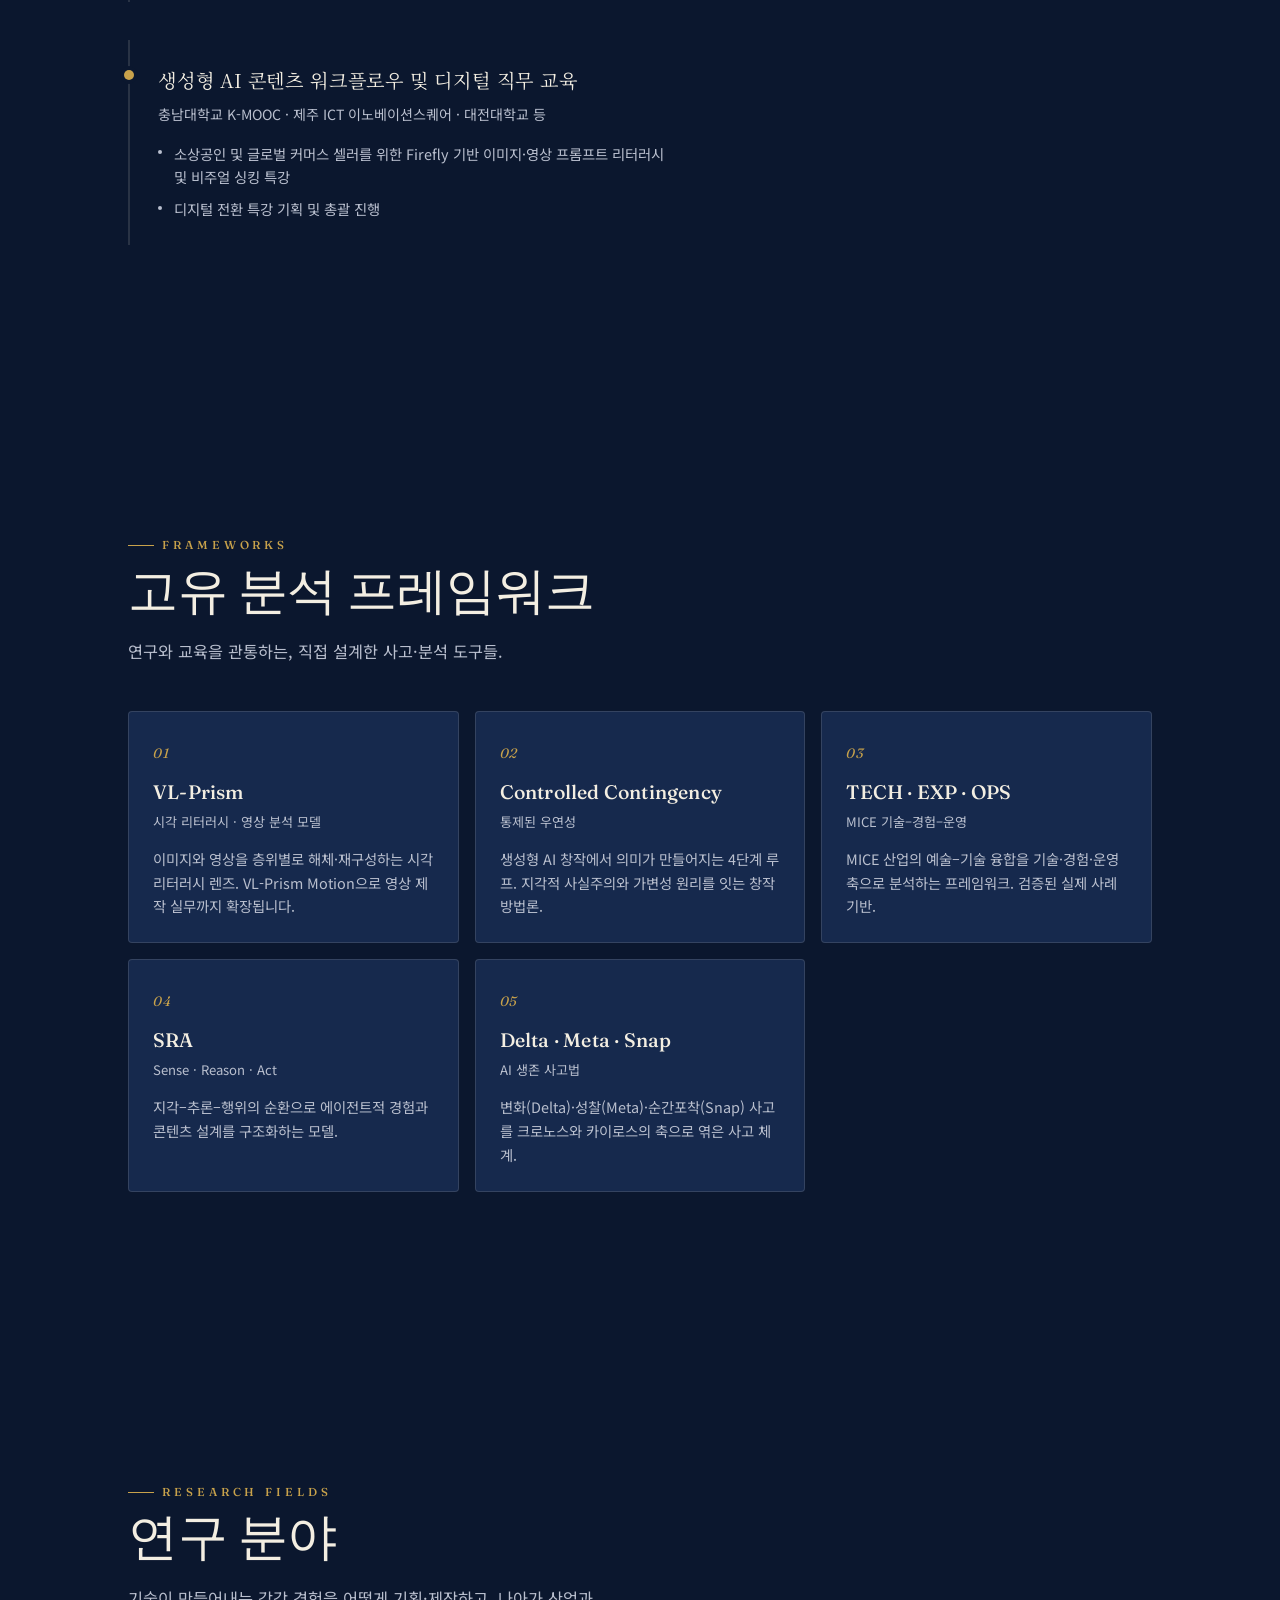
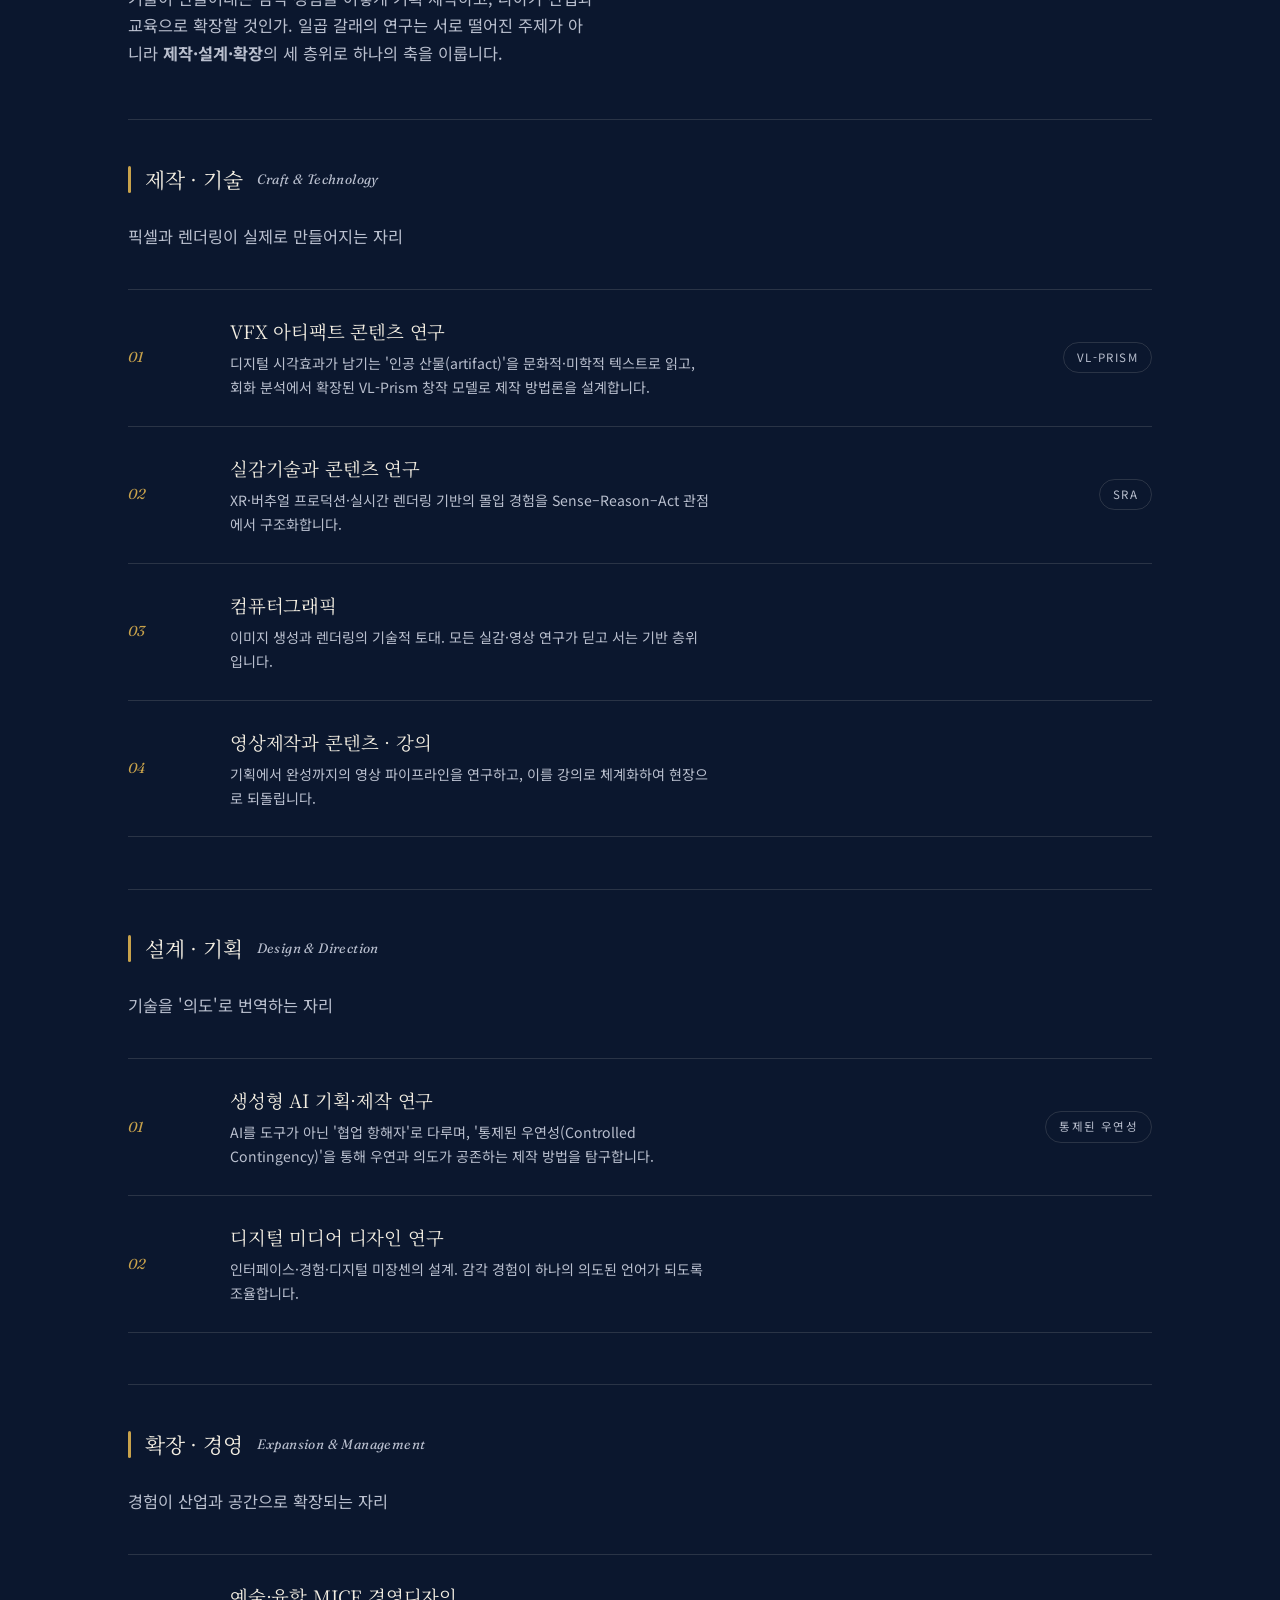
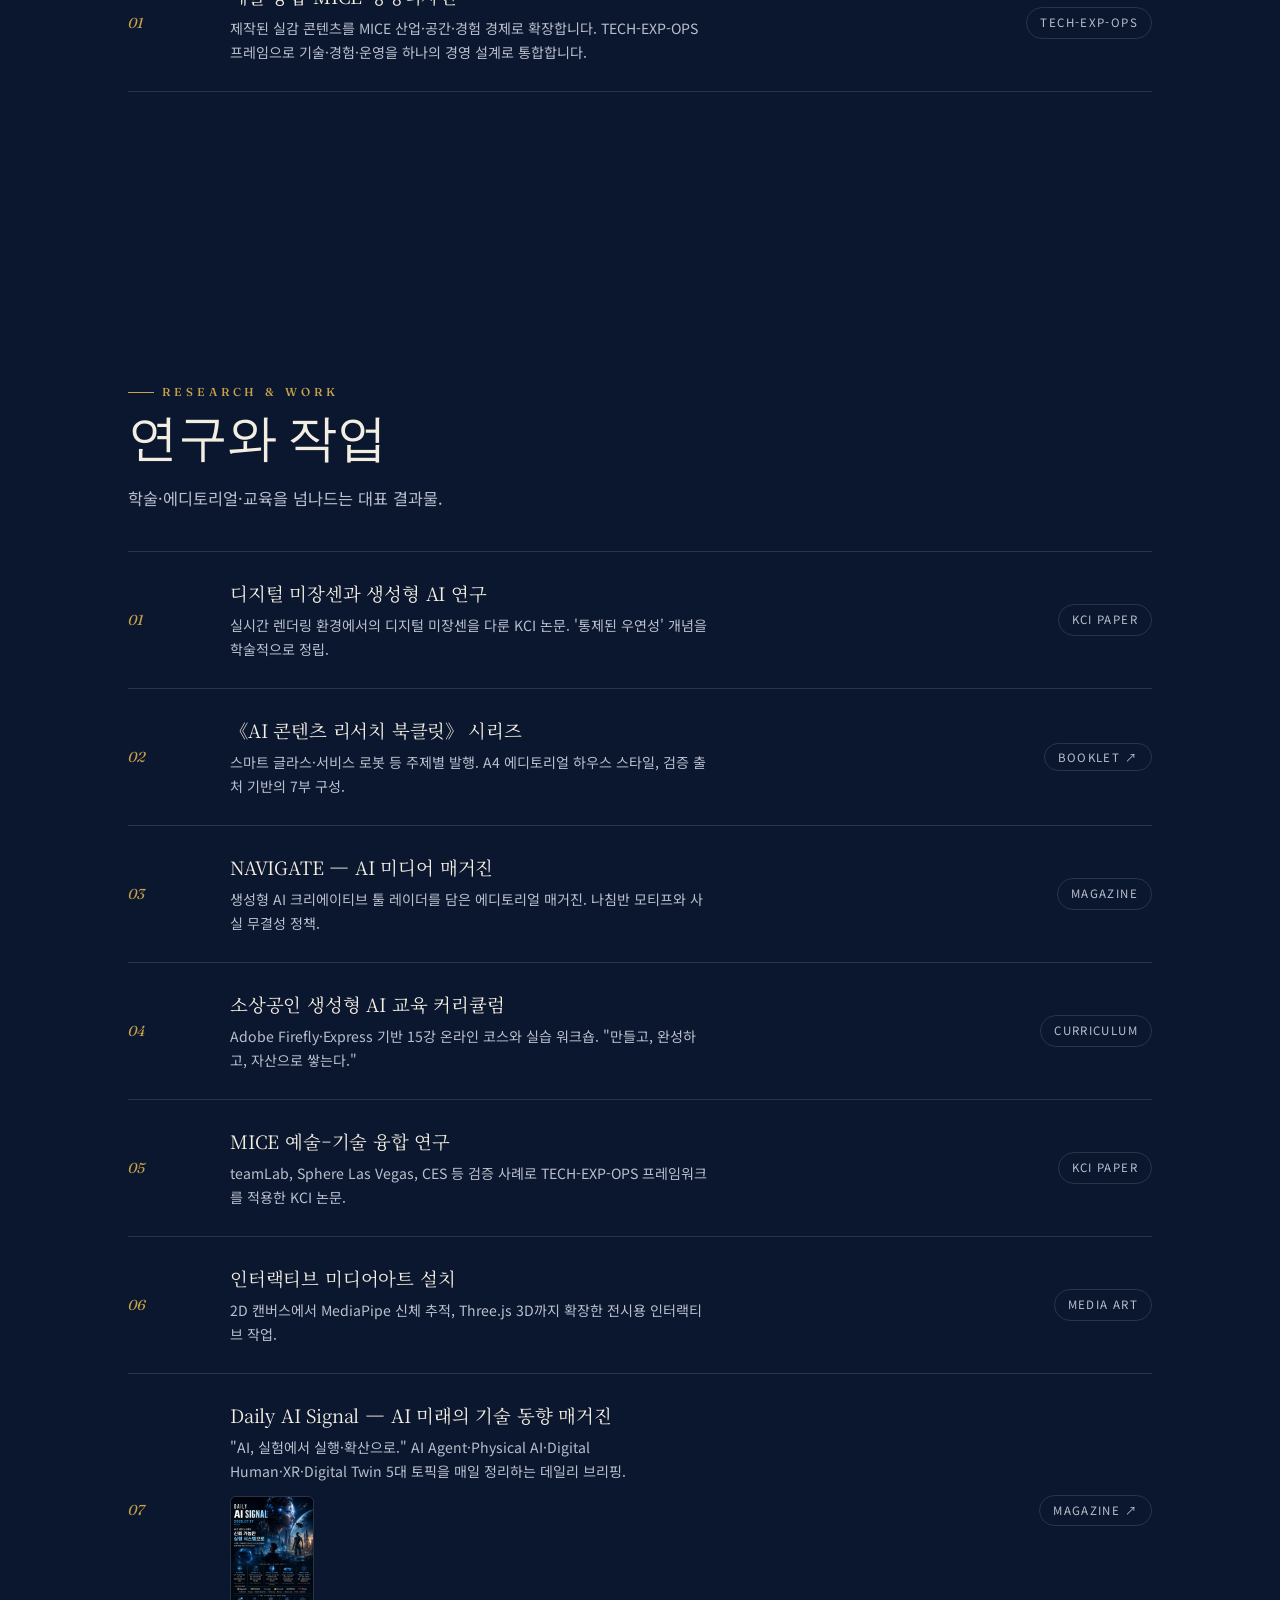
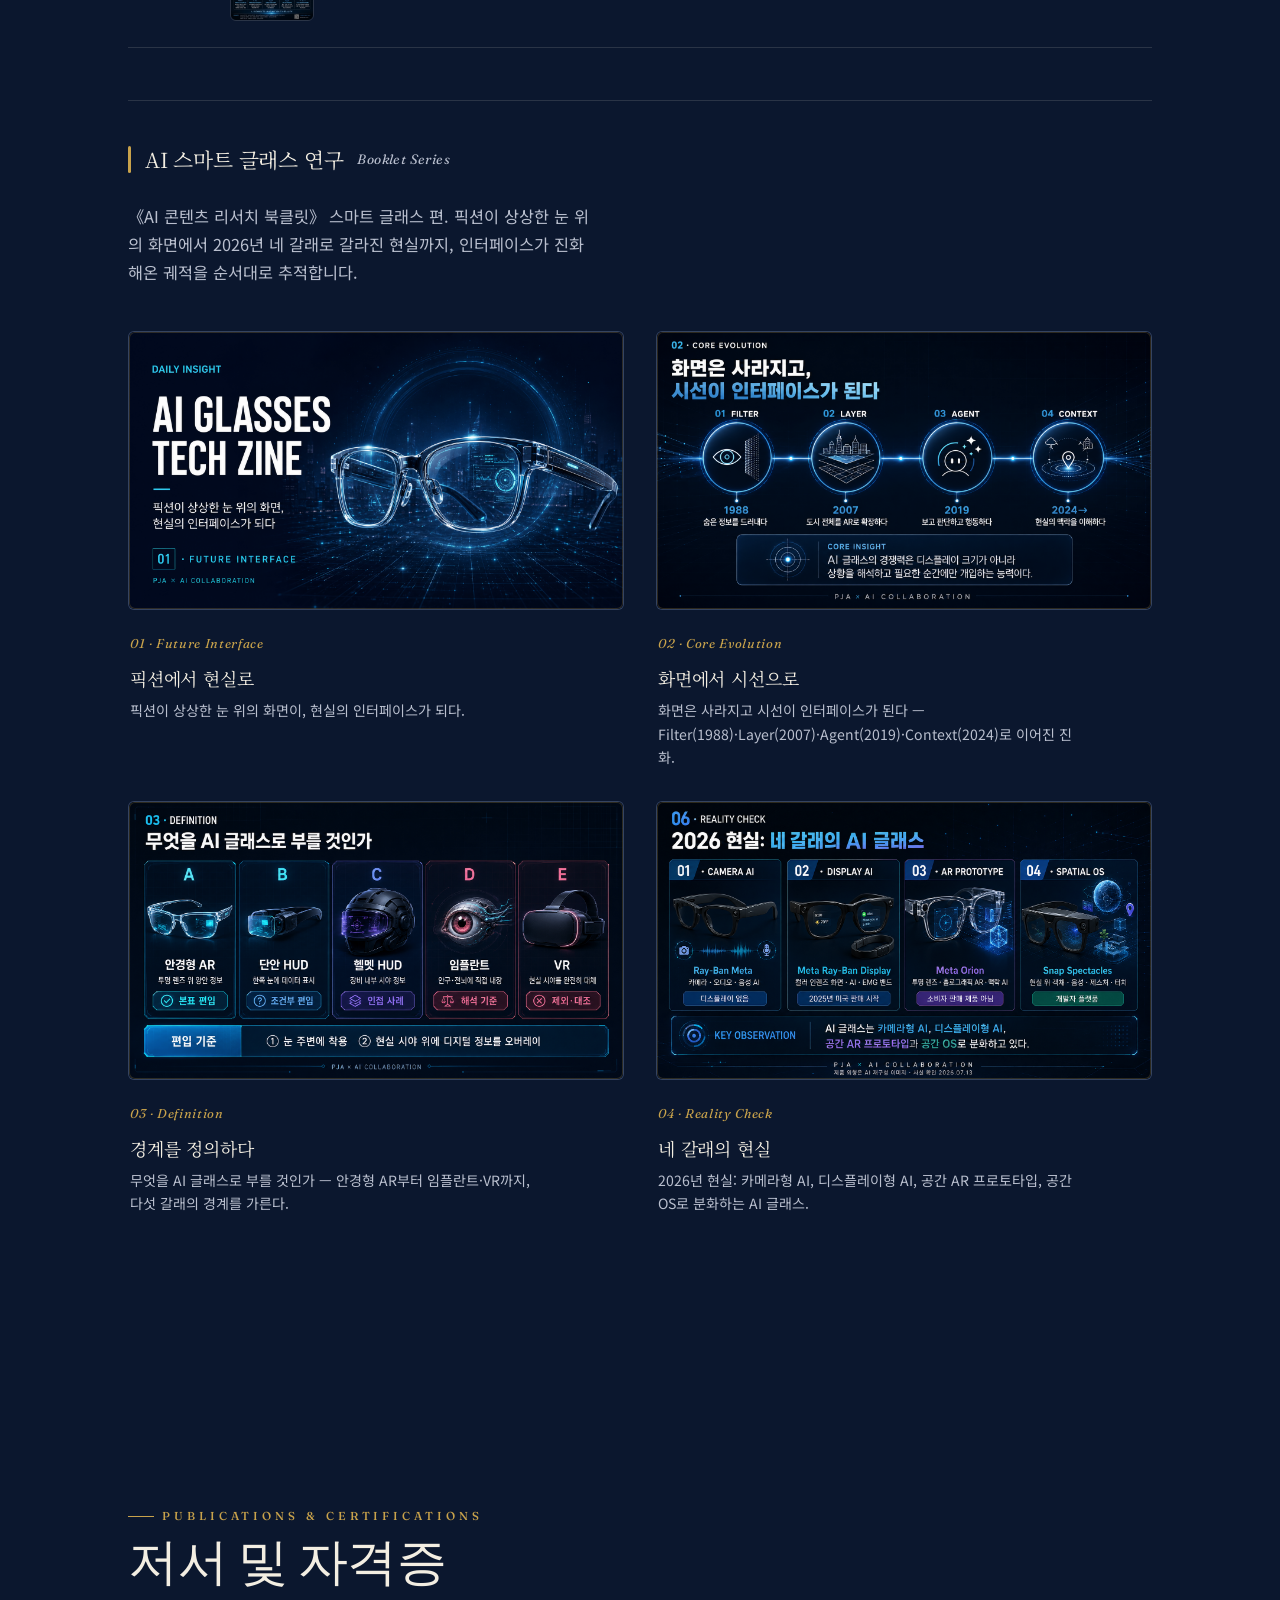
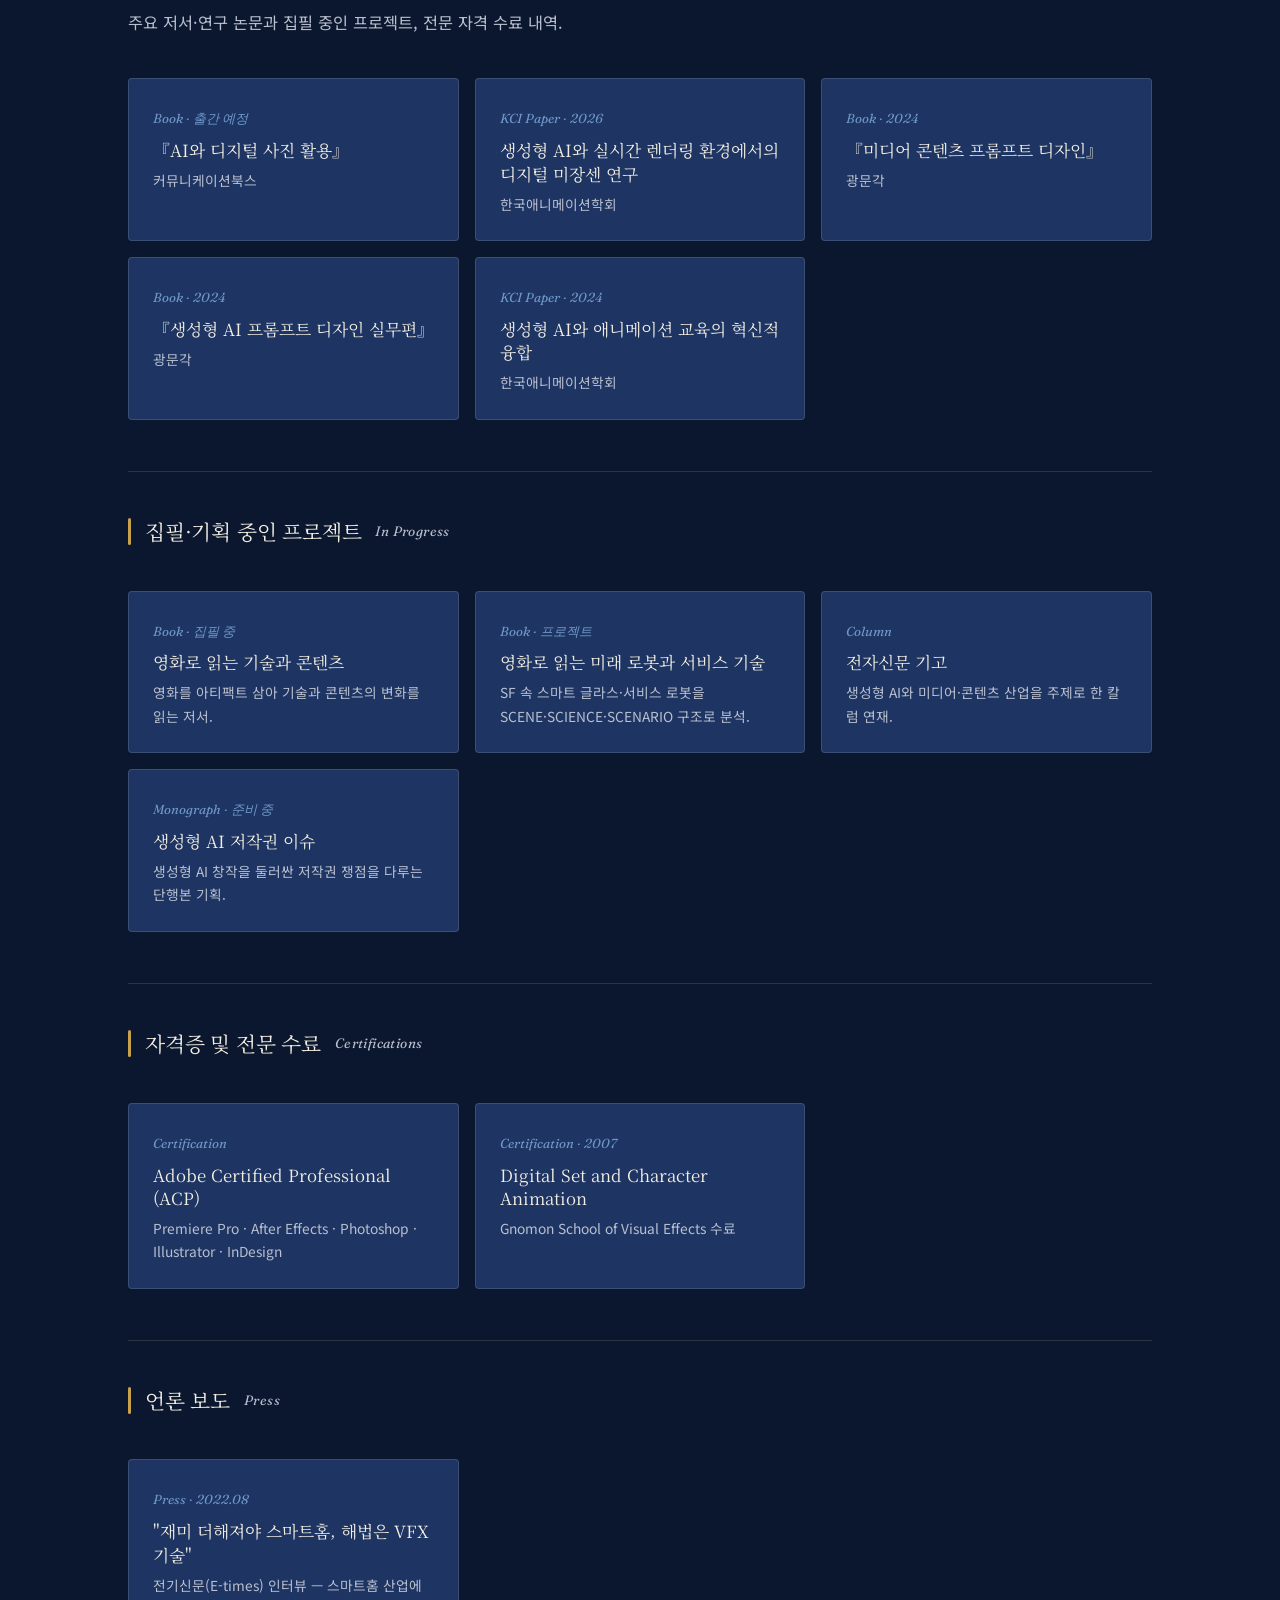
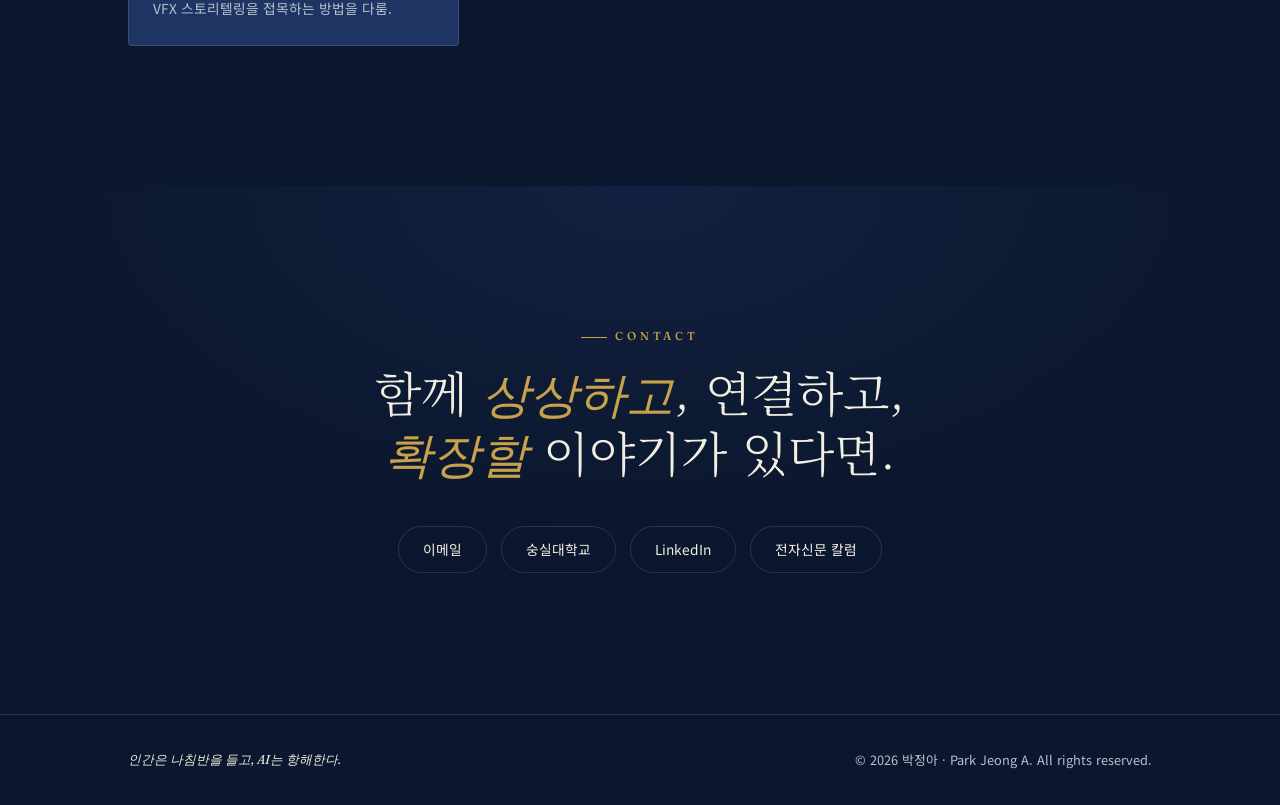
==== commit 27c8fe2a: "Add files via upload" ====
--- a/index.html
+++ b/index.html
@@ -3,11 +3,11 @@
 <head>
 <meta charset="UTF-8" />
 <meta name="viewport" content="width=device-width, initial-scale=1.0" />
-<title>박정아 · JEONG — 상상하고, 연결하고, 확장하라</title>
-<meta name="description" content="박정아(JEONG) — 숭실대학교 겸임교수, 생성형 AI 혁신연구소. 생성형 AI·미디어아트·버추얼 프로덕션·MICE 연구와 교육." />
+<title>박정아 · Park Jeong A — 상상하고, 연결하고, 확장하라</title>
+<meta name="description" content="박정아(Park Jeong A) — 숭실대학교 겸임교수, 생성형 AI 혁신연구소. 생성형 AI·미디어아트·버추얼 프로덕션·MICE 연구와 교육." />
 <link rel="preconnect" href="https://fonts.googleapis.com" />
 <link rel="preconnect" href="https://fonts.gstatic.com" crossorigin />
-<link href="https://fonts.googleapis.com/css2?family=Fraunces:ital,opsz,wght@0,9..144,300..600;1,9..144,400&family=Noto+Sans+KR:wght@300;400;500;700&family=Noto+Serif+KR:wght@300;400;600&display=swap" rel="stylesheet" />
+<link href="https://fonts.googleapis.com/css2?family=Fraunces:ital,opsz,wght@0,9..144,300..600;1,9..144,300..400&family=Noto+Sans+KR:wght@300;400;500;700&family=Noto+Serif+KR:wght@300;400;600&display=swap" rel="stylesheet" />
 <link rel="stylesheet" href="styles.css" />
 </head>
 <body>
@@ -20,13 +20,14 @@
       <polygon points="16,5 19,16 16,15 13,16"/>
       <line x1="16" y1="17" x2="16" y2="27" stroke-width="1"/>
     </svg>
-    <b>박정아</b><span>JEONG</span>
+    <b>박정아</b><span>Park Jeong A</span>
   </a>
 
   <nav class="links" id="links">
     <a href="#about">소개</a>
     <a href="#career">경력</a>
     <a href="#frameworks">프레임워크</a>
+    <a href="#research-fields">연구 분야</a>
     <a href="#work">연구·작업</a>
     <a href="#publications">저서·자격증</a>
     <a href="#contact">연락</a>
@@ -47,7 +48,7 @@
   <div class="wrap">
     <div class="hero-copy">
       <span class="kicker">Media · AI · Virtual Production</span>
-      <h1>박정아<span class="en">JEONG &nbsp;/&nbsp; Adjunct Professor</span></h1>
+      <h1>박정아<span class="en">Park Jeong A &nbsp;/&nbsp; Adjunct Professor</span></h1>
       <p class="role">숭실대학교 겸임교수 · 생성형 AI 혁신연구소<br>생성형 AI와 미디어아트, 버추얼 프로덕션, MICE 산업의 접점을 연구하고 가르칩니다.</p>
       <p class="motto">상상하고, 연결하고, 확장하라
         <small>Imagine · Connect · Expand</small>
@@ -108,7 +109,7 @@
     <h2 class="title reveal">나침반을 든 사람,<br>항해하는 AI</h2>
     <div class="about-grid">
       <div class="about-body reveal">
-        <p><strong>박정아(JEONG)</strong>는 숭실대학교 겸임교수이자 생성형 AI 혁신연구소 소속 연구자입니다. 생성형 AI를 도구가 아닌 <strong>매체(medium)</strong>로 바라보며, 창작·교육·연구를 하나의 궤적으로 잇는 작업을 이어오고 있습니다.</p>
+        <p><strong>박정아(Park Jeong A)</strong>는 숭실대학교 겸임교수이자 생성형 AI 혁신연구소 소속 연구자입니다. 생성형 AI를 도구가 아닌 <strong>매체(medium)</strong>로 바라보며, 창작·교육·연구를 하나의 궤적으로 잇는 작업을 이어오고 있습니다.</p>
         <p>레오나르도 다 빈치의 학제 간 사고와 마셜 매클루언의 미디어 이론을 기반으로, 영화를 <strong>기술을 읽는 문화적 아티팩트</strong>로 다루고, 그 통찰을 KCI 논문·북클릿·강의 커리큘럼으로 확장합니다.</p>
         <p>모든 결과물은 검증된 1·2차 출처만을 사용하는 엄격한 <strong>사실 무결성 원칙</strong> 위에서 만들어집니다.</p>
       </div>
@@ -239,6 +240,89 @@
   </div>
 </section>
 
+<!-- ============ RESEARCH FIELDS ============ -->
+<section id="research-fields">
+  <div class="wrap">
+    <span class="eyebrow reveal">Research Fields</span>
+    <h2 class="title reveal">연구 분야</h2>
+    <p class="lead reveal">기술이 만들어내는 감각 경험을 어떻게 기획·제작하고, 나아가 산업과 교육으로 확장할 것인가. 일곱 갈래의 연구는 서로 떨어진 주제가 아니라 <strong>제작·설계·확장</strong>의 세 층위로 하나의 축을 이룹니다.</p>
+
+    <div class="divider-block reveal">
+      <h3 class="sub-heading"><span class="bar"></span>제작 · 기술 <span class="en">Craft &amp; Technology</span></h3>
+      <p class="lead" style="margin-top:.6rem">픽셀과 렌더링이 실제로 만들어지는 자리</p>
+      <div class="work-list">
+        <div class="work-item reveal">
+          <span class="idx">01</span>
+          <div class="meta">
+            <h4>VFX 아티팩트 콘텐츠 연구</h4>
+            <p>디지털 시각효과가 남기는 '인공 산물(artifact)'을 문화적·미학적 텍스트로 읽고, 회화 분석에서 확장된 VL-Prism 창작 모델로 제작 방법론을 설계합니다.</p>
+          </div>
+          <span class="tag">VL-Prism</span>
+        </div>
+        <div class="work-item reveal">
+          <span class="idx">02</span>
+          <div class="meta">
+            <h4>실감기술과 콘텐츠 연구</h4>
+            <p>XR·버추얼 프로덕션·실시간 렌더링 기반의 몰입 경험을 Sense–Reason–Act 관점에서 구조화합니다.</p>
+          </div>
+          <span class="tag">SRA</span>
+        </div>
+        <div class="work-item reveal">
+          <span class="idx">03</span>
+          <div class="meta">
+            <h4>컴퓨터그래픽</h4>
+            <p>이미지 생성과 렌더링의 기술적 토대. 모든 실감·영상 연구가 딛고 서는 기반 층위입니다.</p>
+          </div>
+        </div>
+        <div class="work-item reveal">
+          <span class="idx">04</span>
+          <div class="meta">
+            <h4>영상제작과 콘텐츠 · 강의</h4>
+            <p>기획에서 완성까지의 영상 파이프라인을 연구하고, 이를 강의로 체계화하여 현장으로 되돌립니다.</p>
+          </div>
+        </div>
+      </div>
+    </div>
+
+    <div class="divider-block reveal">
+      <h3 class="sub-heading"><span class="bar"></span>설계 · 기획 <span class="en">Design &amp; Direction</span></h3>
+      <p class="lead" style="margin-top:.6rem">기술을 '의도'로 번역하는 자리</p>
+      <div class="work-list">
+        <div class="work-item reveal">
+          <span class="idx">01</span>
+          <div class="meta">
+            <h4>생성형 AI 기획·제작 연구</h4>
+            <p>AI를 도구가 아닌 '협업 항해자'로 다루며, '통제된 우연성(Controlled Contingency)'을 통해 우연과 의도가 공존하는 제작 방법을 탐구합니다.</p>
+          </div>
+          <span class="tag">통제된 우연성</span>
+        </div>
+        <div class="work-item reveal">
+          <span class="idx">02</span>
+          <div class="meta">
+            <h4>디지털 미디어 디자인 연구</h4>
+            <p>인터페이스·경험·디지털 미장센의 설계. 감각 경험이 하나의 의도된 언어가 되도록 조율합니다.</p>
+          </div>
+        </div>
+      </div>
+    </div>
+
+    <div class="divider-block reveal">
+      <h3 class="sub-heading"><span class="bar"></span>확장 · 경영 <span class="en">Expansion &amp; Management</span></h3>
+      <p class="lead" style="margin-top:.6rem">경험이 산업과 공간으로 확장되는 자리</p>
+      <div class="work-list">
+        <div class="work-item reveal">
+          <span class="idx">01</span>
+          <div class="meta">
+            <h4>예술·융합 MICE 경영디자인</h4>
+            <p>제작된 실감 콘텐츠를 MICE 산업·공간·경험 경제로 확장합니다. TECH-EXP-OPS 프레임으로 기술·경험·운영을 하나의 경영 설계로 통합합니다.</p>
+          </div>
+          <span class="tag">TECH-EXP-OPS</span>
+        </div>
+      </div>
+    </div>
+  </div>
+</section>
+
 <!-- ============ WORK ============ -->
 <section id="work">
   <div class="wrap">
@@ -260,7 +344,7 @@
           <h3>《AI 콘텐츠 리서치 북클릿》 시리즈</h3>
           <p>스마트 글라스·서비스 로봇 등 주제별 발행. A4 에디토리얼 하우스 스타일, 검증 출처 기반의 7부 구성.</p>
         </div>
-        <a class="tag tag-link" href="AI콘텐츠리서치_북클릿_미래인터페이스_네온테크.pdf" target="_blank" rel="noopener">Booklet ↗</a>
+        <button class="tag tag-link" type="button" data-pdf-open="AI콘텐츠리서치_북클릿_미래인터페이스_하이브리드.pdf" data-pdf-title="《AI 콘텐츠 리서치 북클릿》 — 미래 인터페이스 편">Booklet ↗</button>
       </div>
       <div class="work-item reveal">
         <span class="idx">03</span>
@@ -299,6 +383,9 @@
         <div class="meta">
           <h3>Daily AI Signal — AI 미래의 기술 동향 매거진</h3>
           <p>"AI, 실험에서 실행·확산으로." AI Agent·Physical AI·Digital Human·XR·Digital Twin 5대 토픽을 매일 정리하는 데일리 브리핑.</p>
+          <button class="meta-thumb" type="button" data-pdf-open="vfxtech.jpg" data-pdf-title="Daily AI Signal — 2026.07.17">
+            <img src="vfxtech.jpg" alt="Daily AI Signal 2026.07.17 브리핑 미리보기" loading="lazy">
+          </button>
         </div>
         <a class="tag tag-link" href="https://aisignalab.com" target="_blank" rel="noopener">Magazine ↗</a>
       </div>
@@ -459,9 +546,27 @@
 <footer>
   <div class="wrap">
     <span class="compass-line">인간은 나침반을 들고, AI는 항해한다.</span>
-    <span>© <span id="year"></span> 박정아 · JEONG. All rights reserved.</span>
+    <span>© <span id="year"></span> 박정아 · Park Jeong A. All rights reserved.</span>
   </div>
 </footer>
+
+<!-- ============ PDF BOOK VIEWER MODAL ============ -->
+<div class="pdf-modal" id="pdfModal" aria-hidden="true" role="dialog" aria-modal="true" aria-labelledby="pdfModalTitle">
+  <div class="pdf-modal-backdrop" data-pdf-close></div>
+  <div class="pdf-modal-panel">
+    <div class="pdf-modal-bar">
+      <span id="pdfModalTitle" class="pdf-modal-title"></span>
+      <div class="pdf-modal-actions">
+        <a id="pdfModalOpenNew" class="pdf-modal-link" href="#" target="_blank" rel="noopener">새 탭에서 열기 ↗</a>
+        <button class="pdf-modal-close" type="button" data-pdf-close aria-label="닫기">✕</button>
+      </div>
+    </div>
+    <div class="pdf-modal-book">
+      <iframe id="pdfModalFrame" title="북클릿 PDF 뷰어" src="" loading="lazy"></iframe>
+      <img id="pdfModalImg" alt="" hidden>
+    </div>
+  </div>
+</div>
 
 <script src="script.js"></script>
 </body>
--- a/styles.css
+++ b/styles.css
@@ -133,7 +133,7 @@
   font-size:clamp(2.4rem,6.4vw,4.4rem);line-height:1.05;letter-spacing:-.01em;
   margin:.55rem 0 .2rem;
 }
-.hero-copy h1 .en{display:block;font-family:"Fraunces",serif;font-style:italic;font-weight:400;
+.hero-copy h1 .en{display:block;font-family:"Fraunces",serif;font-style:italic;font-weight:300;
   font-size:clamp(1rem,2.4vw,1.5rem);color:var(--text-dim);letter-spacing:.04em;margin-top:.6rem}
 .role{color:var(--text-dim);font-size:1rem;margin-top:1.4rem;max-width:34ch}
 .motto{
@@ -238,11 +238,19 @@
 .work-item:hover{padding-left:20px}
 .work-item:hover::before{transform:scaleY(1)}
 .work-item .idx{font-family:"Fraunces",serif;font-style:italic;color:var(--accent);font-size:.9rem}
-.work-item .meta h3{font-family:"Noto Serif KR",serif;font-weight:400;font-size:1.15rem;letter-spacing:-.01em}
+.work-item .meta h3,.work-item .meta h4{font-family:"Noto Serif KR",serif;font-weight:400;font-size:1.15rem;letter-spacing:-.01em}
 .work-item .meta p{color:var(--text-dim);font-size:.88rem;margin-top:.3rem;max-width:60ch}
 .work-item .tag{font-size:.72rem;letter-spacing:.12em;text-transform:uppercase;color:var(--text-dim);
   border:1px solid var(--hairline);border-radius:100px;padding:5px 13px;white-space:nowrap}
 .work-item .tag-link{transition:border-color .3s var(--ease),color .3s var(--ease),transform .3s var(--ease)}
+.work-item button.tag-link{background:none;font-family:inherit;cursor:pointer;-webkit-appearance:none;appearance:none}
+.meta-thumb{
+  display:block;margin-top:.8rem;width:84px;padding:0;border-radius:6px;overflow:hidden;
+  border:1px solid var(--hairline);background:none;cursor:pointer;
+  transition:border-color .3s var(--ease),transform .3s var(--ease);
+}
+.meta-thumb img{display:block;width:100%;height:auto}
+.meta-thumb:hover{border-color:var(--accent);transform:translateY(-2px)}
 .work-item .tag-link:hover{border-color:var(--accent);color:var(--accent);transform:translateY(-2px)}
 
 /* ---------- AI Glasses gallery ---------- */
@@ -308,6 +316,69 @@
   .reveal{opacity:1;transform:none;transition:none}
   #needle{animation:none}
   .compass{animation:none!important}
+}
+
+/* ---------- PDF book viewer modal ---------- */
+.pdf-modal{
+  position:fixed;inset:0;z-index:100;display:grid;place-items:center;
+  padding:clamp(16px,4vw,48px);
+  opacity:0;visibility:hidden;
+  transition:opacity .35s var(--ease),visibility 0s linear .35s;
+}
+.pdf-modal.open{opacity:1;visibility:visible;transition:opacity .35s var(--ease)}
+.pdf-modal-backdrop{
+  position:absolute;inset:0;
+  background:color-mix(in srgb,var(--ink) 82%,transparent);
+  backdrop-filter:blur(6px);-webkit-backdrop-filter:blur(6px);
+}
+.pdf-modal-panel{
+  position:relative;width:min(880px,100%);height:min(88vh,1080px);
+  display:flex;flex-direction:column;
+  background:var(--surface);border:1px solid var(--hairline);border-radius:8px;
+  box-shadow:0 30px 80px rgba(0,0,0,.5);
+  transform:translateY(18px) scale(.98);opacity:0;
+  transition:transform .4s var(--ease),opacity .4s var(--ease);
+  overflow:hidden;
+}
+.pdf-modal.open .pdf-modal-panel{transform:none;opacity:1}
+.pdf-modal-bar{
+  display:flex;align-items:center;justify-content:space-between;gap:16px;
+  padding:14px 18px;border-bottom:1px solid var(--hairline);
+  background:var(--surface-2);
+}
+.pdf-modal-title{
+  font-family:"Noto Serif KR",serif;font-size:.98rem;letter-spacing:-.01em;
+  color:var(--text);white-space:nowrap;overflow:hidden;text-overflow:ellipsis;
+}
+.pdf-modal-actions{display:flex;align-items:center;gap:14px;flex:0 0 auto}
+.pdf-modal-link{
+  font-size:.8rem;color:var(--text-dim);white-space:nowrap;
+  transition:color .3s var(--ease);
+}
+.pdf-modal-link:hover{color:var(--accent)}
+.pdf-modal-close{
+  background:none;border:1px solid var(--hairline);color:var(--text);
+  width:32px;height:32px;border-radius:50%;cursor:pointer;font-size:.85rem;
+  display:grid;place-items:center;transition:border-color .3s,color .3s,transform .3s var(--ease);
+}
+.pdf-modal-close:hover{border-color:var(--accent);color:var(--accent);transform:rotate(90deg)}
+.pdf-modal-book{
+  flex:1;position:relative;
+  background:
+    radial-gradient(120% 100% at 50% 0,color-mix(in srgb,var(--navy) 45%,transparent),transparent 60%),
+    var(--ink);
+}
+.pdf-modal-book iframe{
+  position:absolute;inset:0;width:100%;height:100%;border:0;
+  background:#3a3a3a;
+}
+.pdf-modal-book img{
+  position:absolute;inset:0;width:100%;height:100%;object-fit:contain;
+}
+body.pdf-modal-active{overflow:hidden}
+@media (max-width:640px){
+  .pdf-modal-panel{height:92vh;border-radius:4px}
+  .pdf-modal-title{font-size:.86rem}
 }
 
 /* ---------- Responsive ---------- */
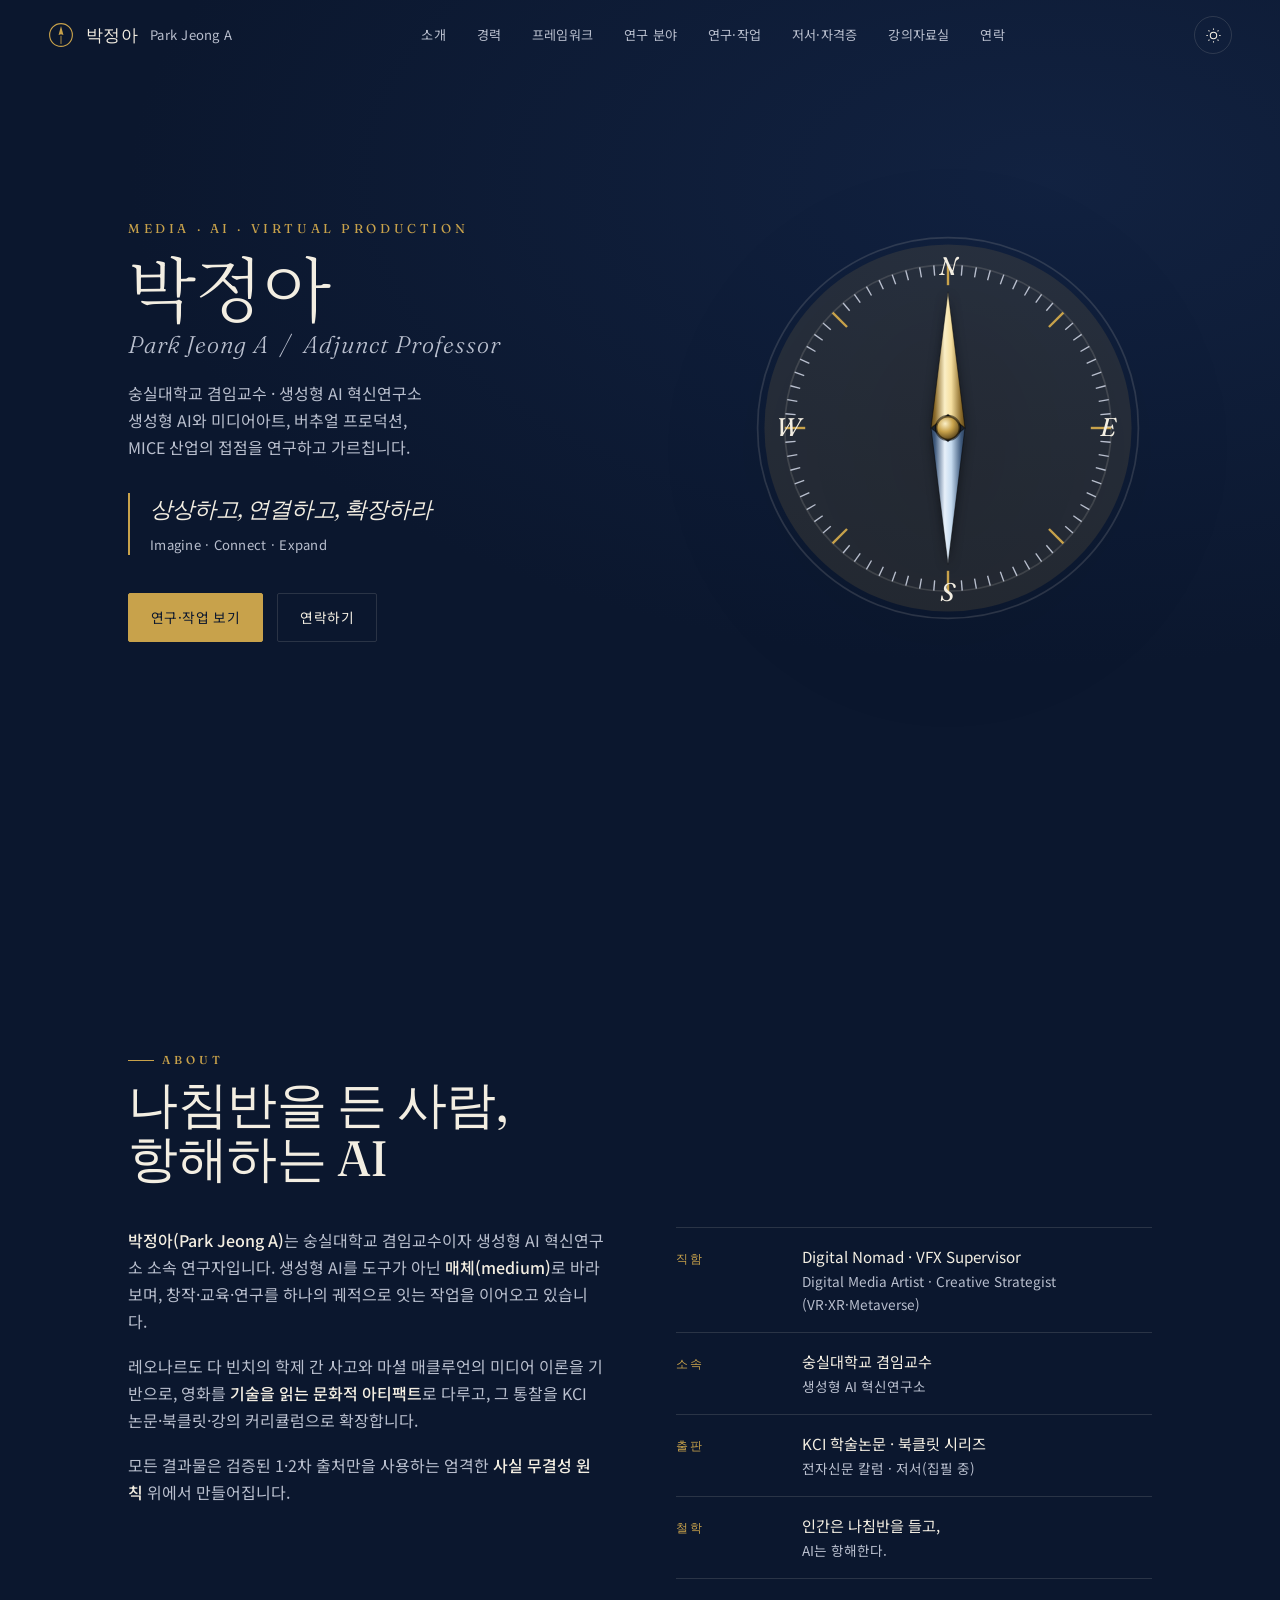
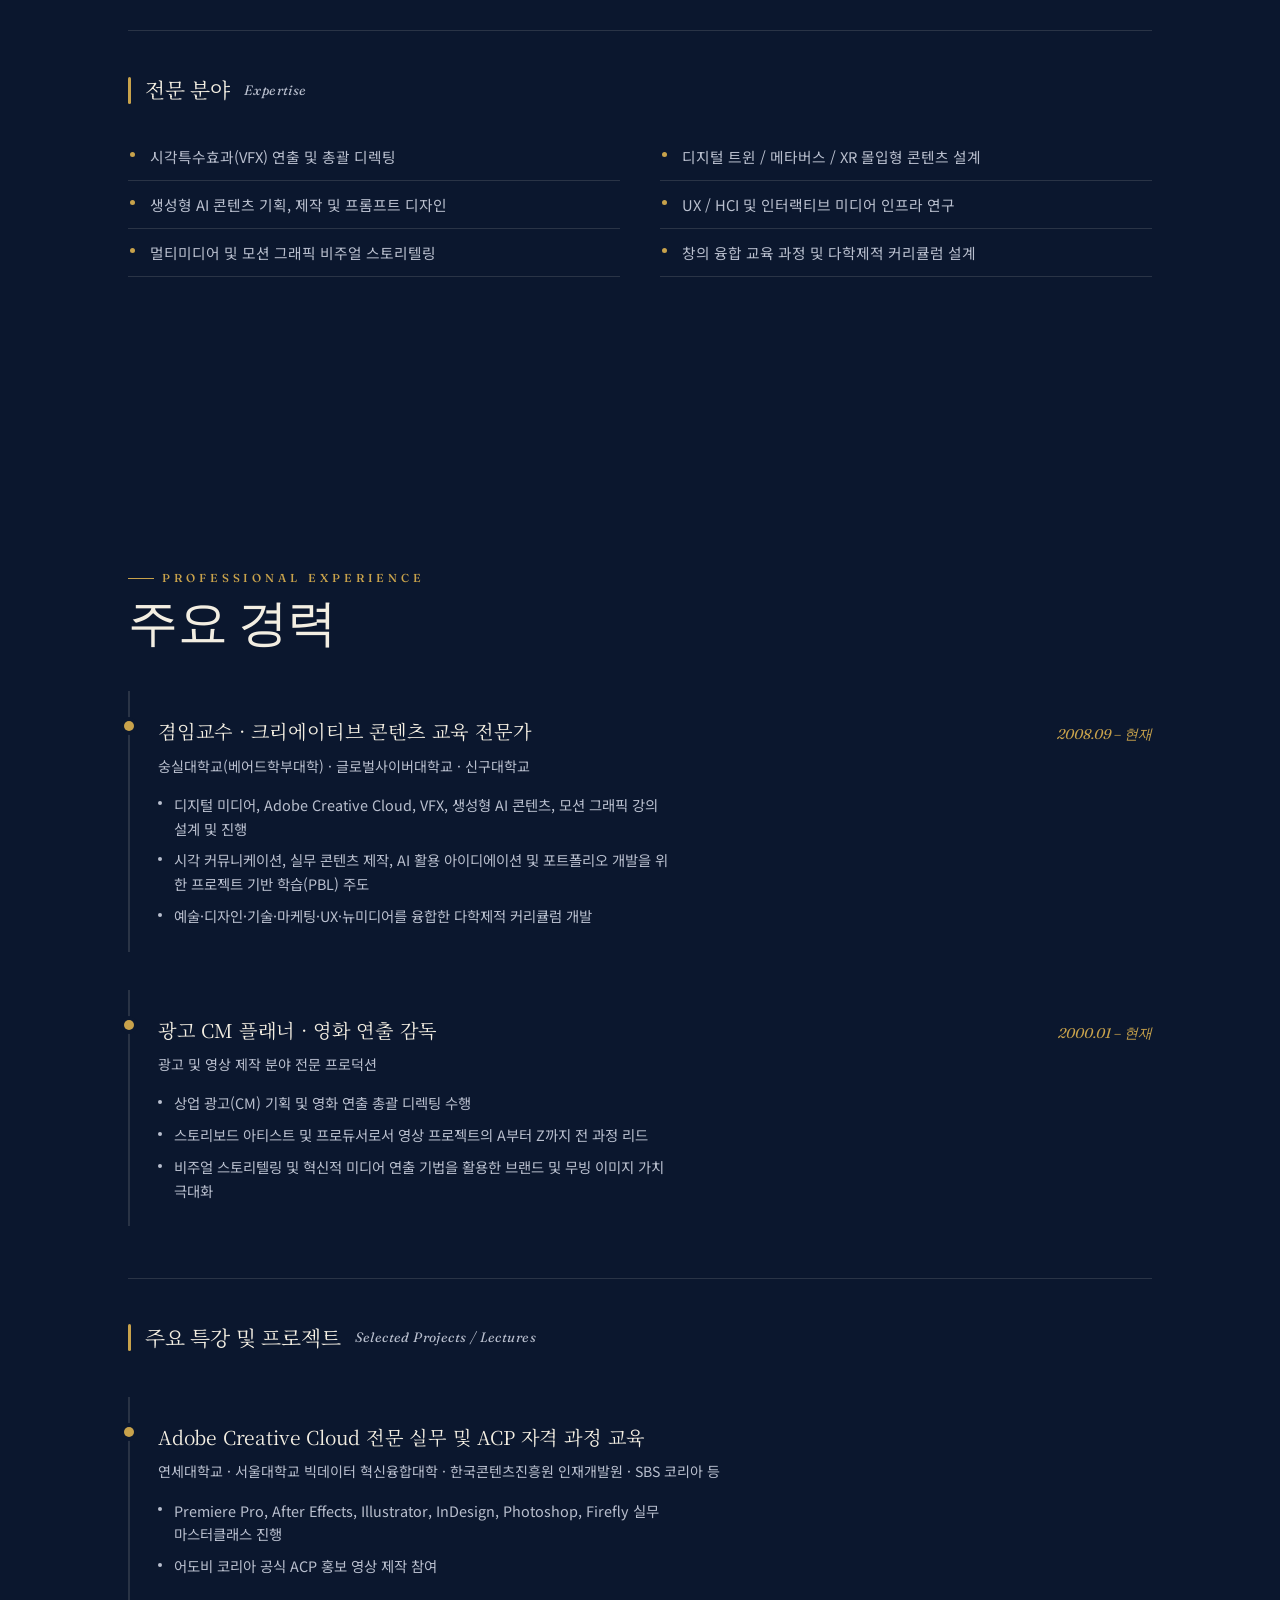
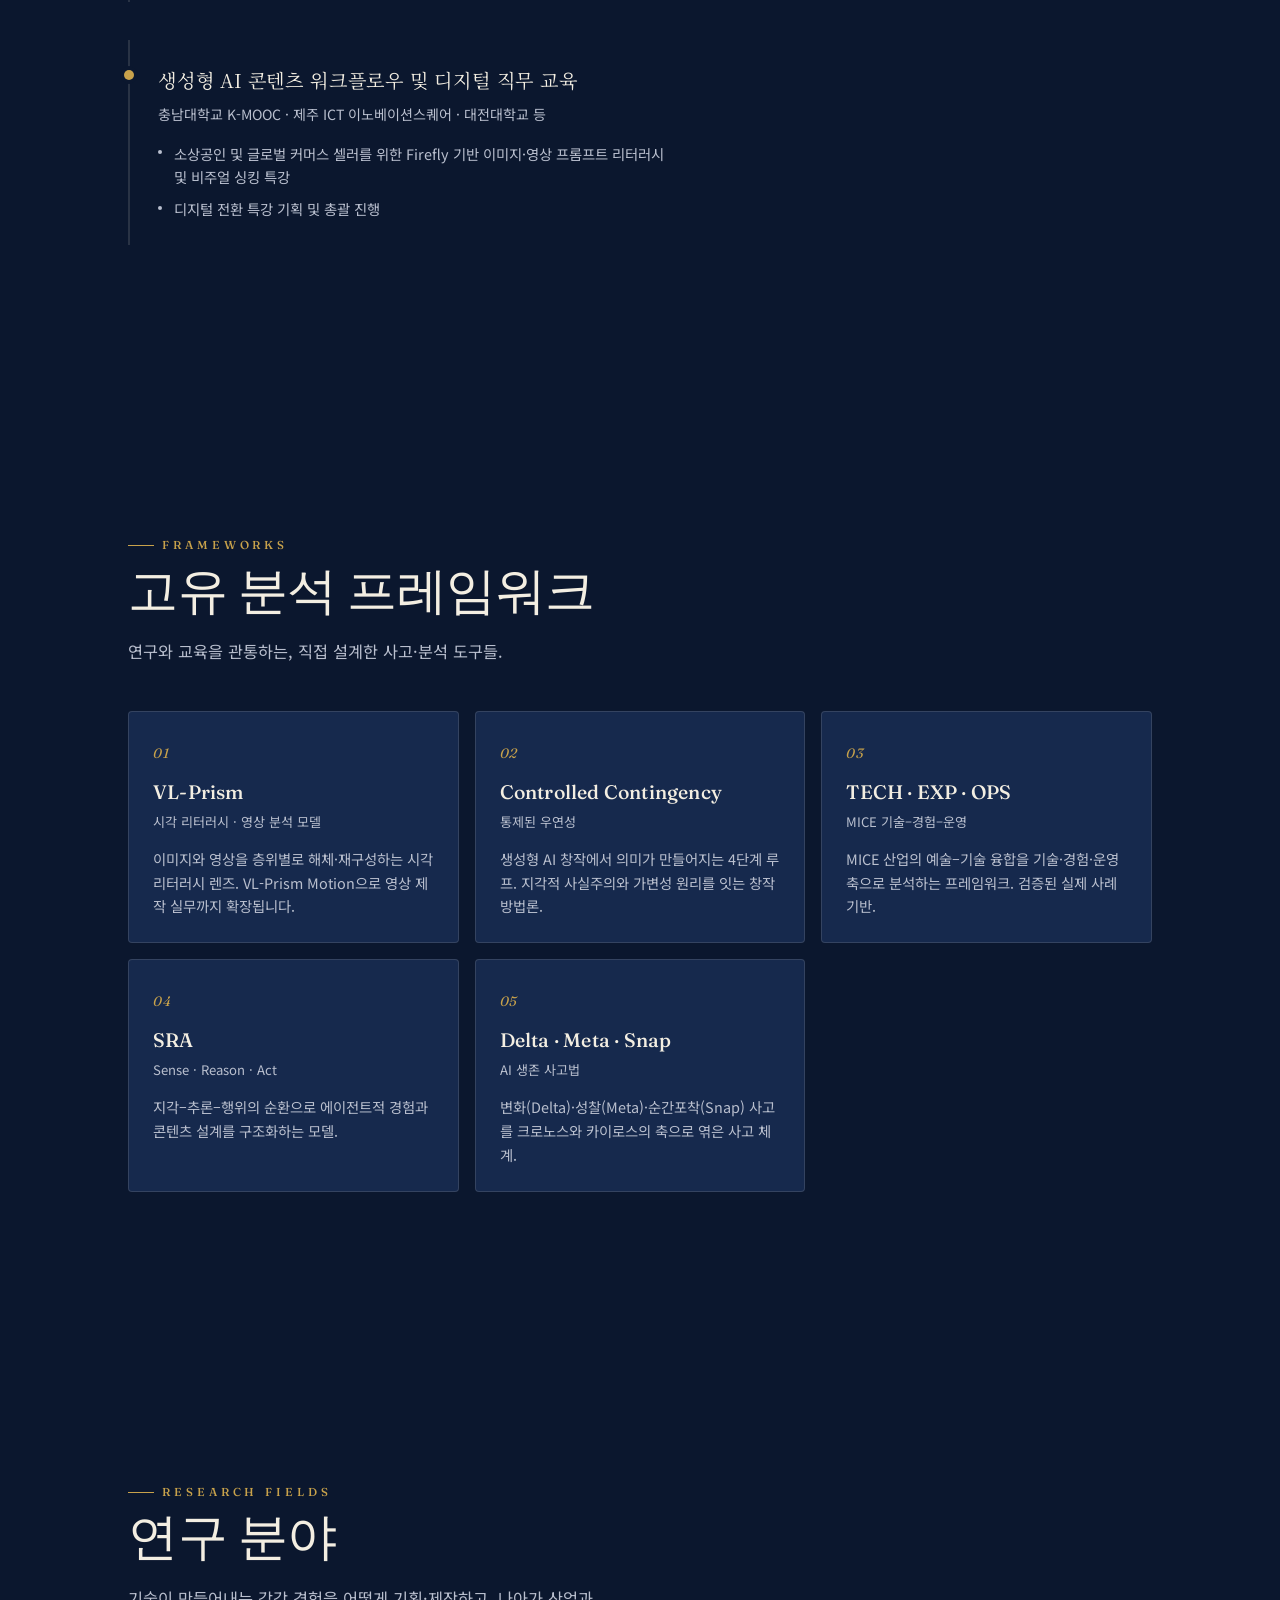
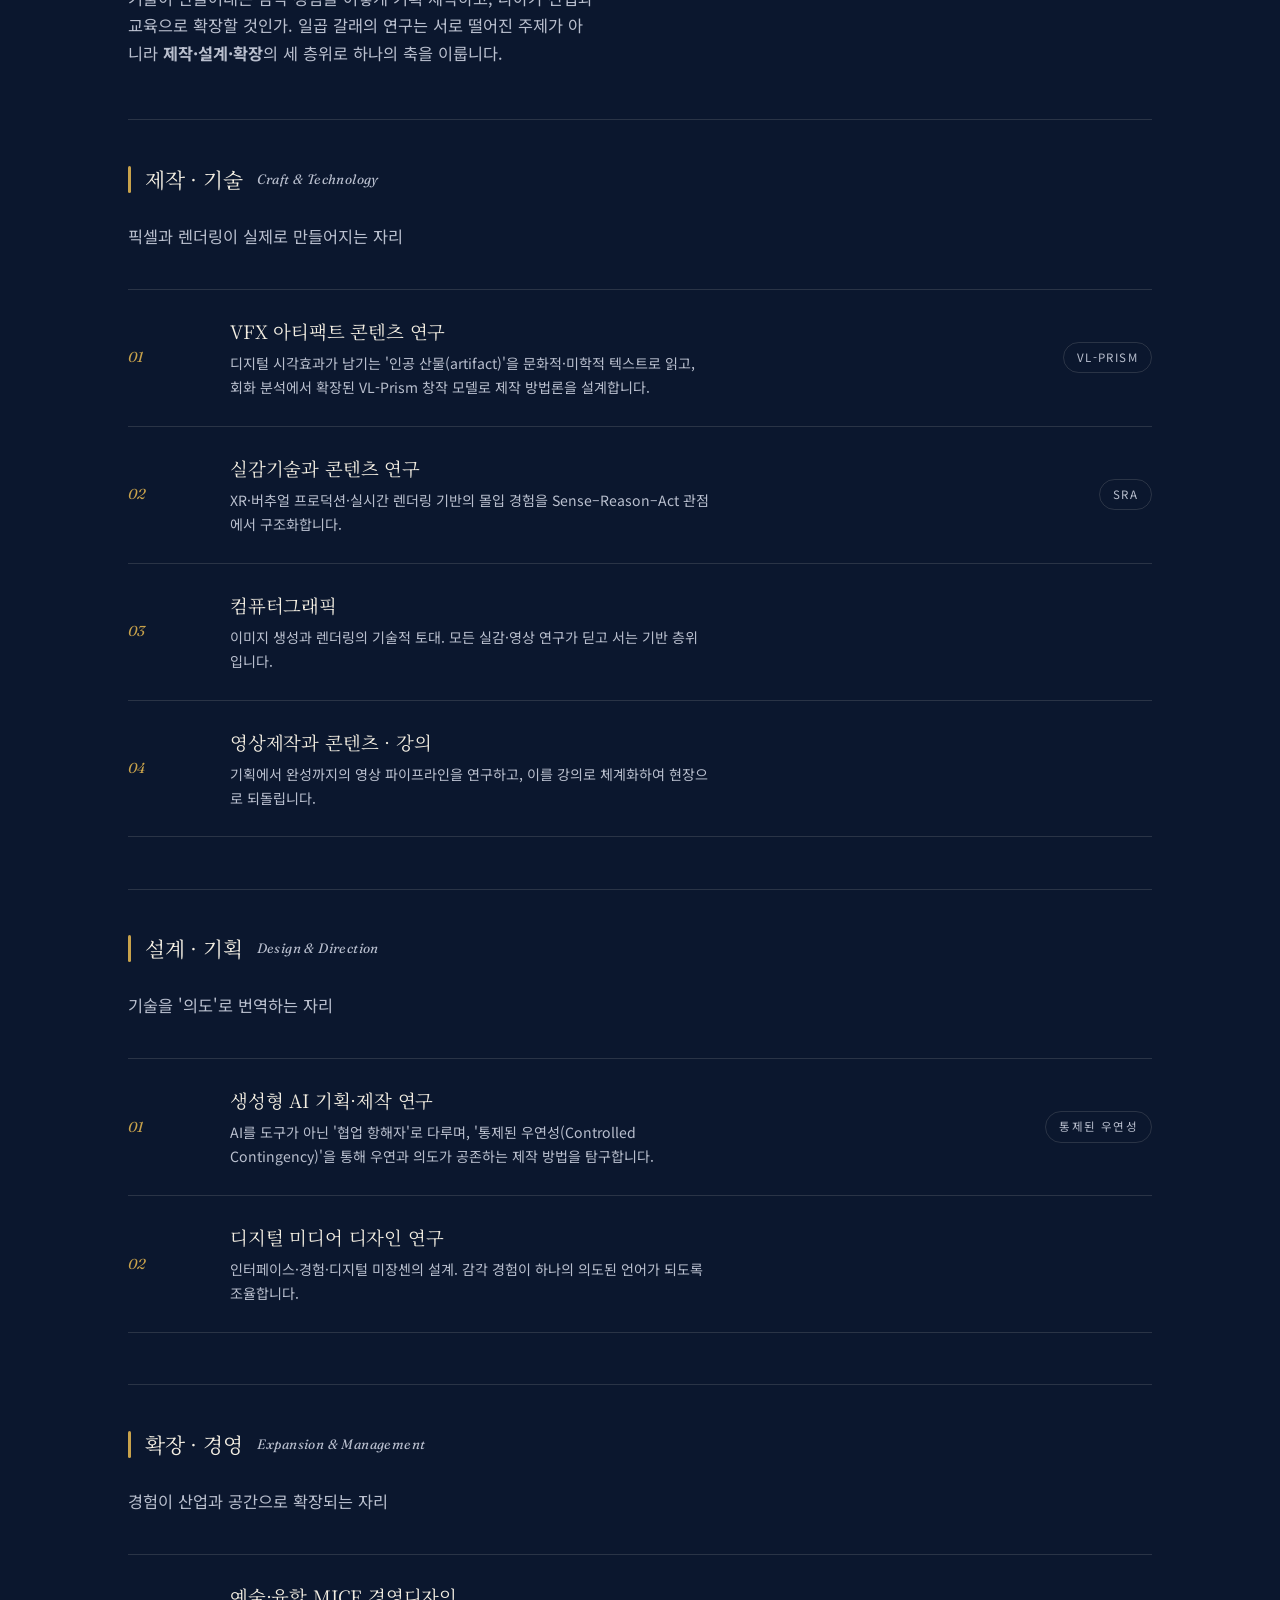
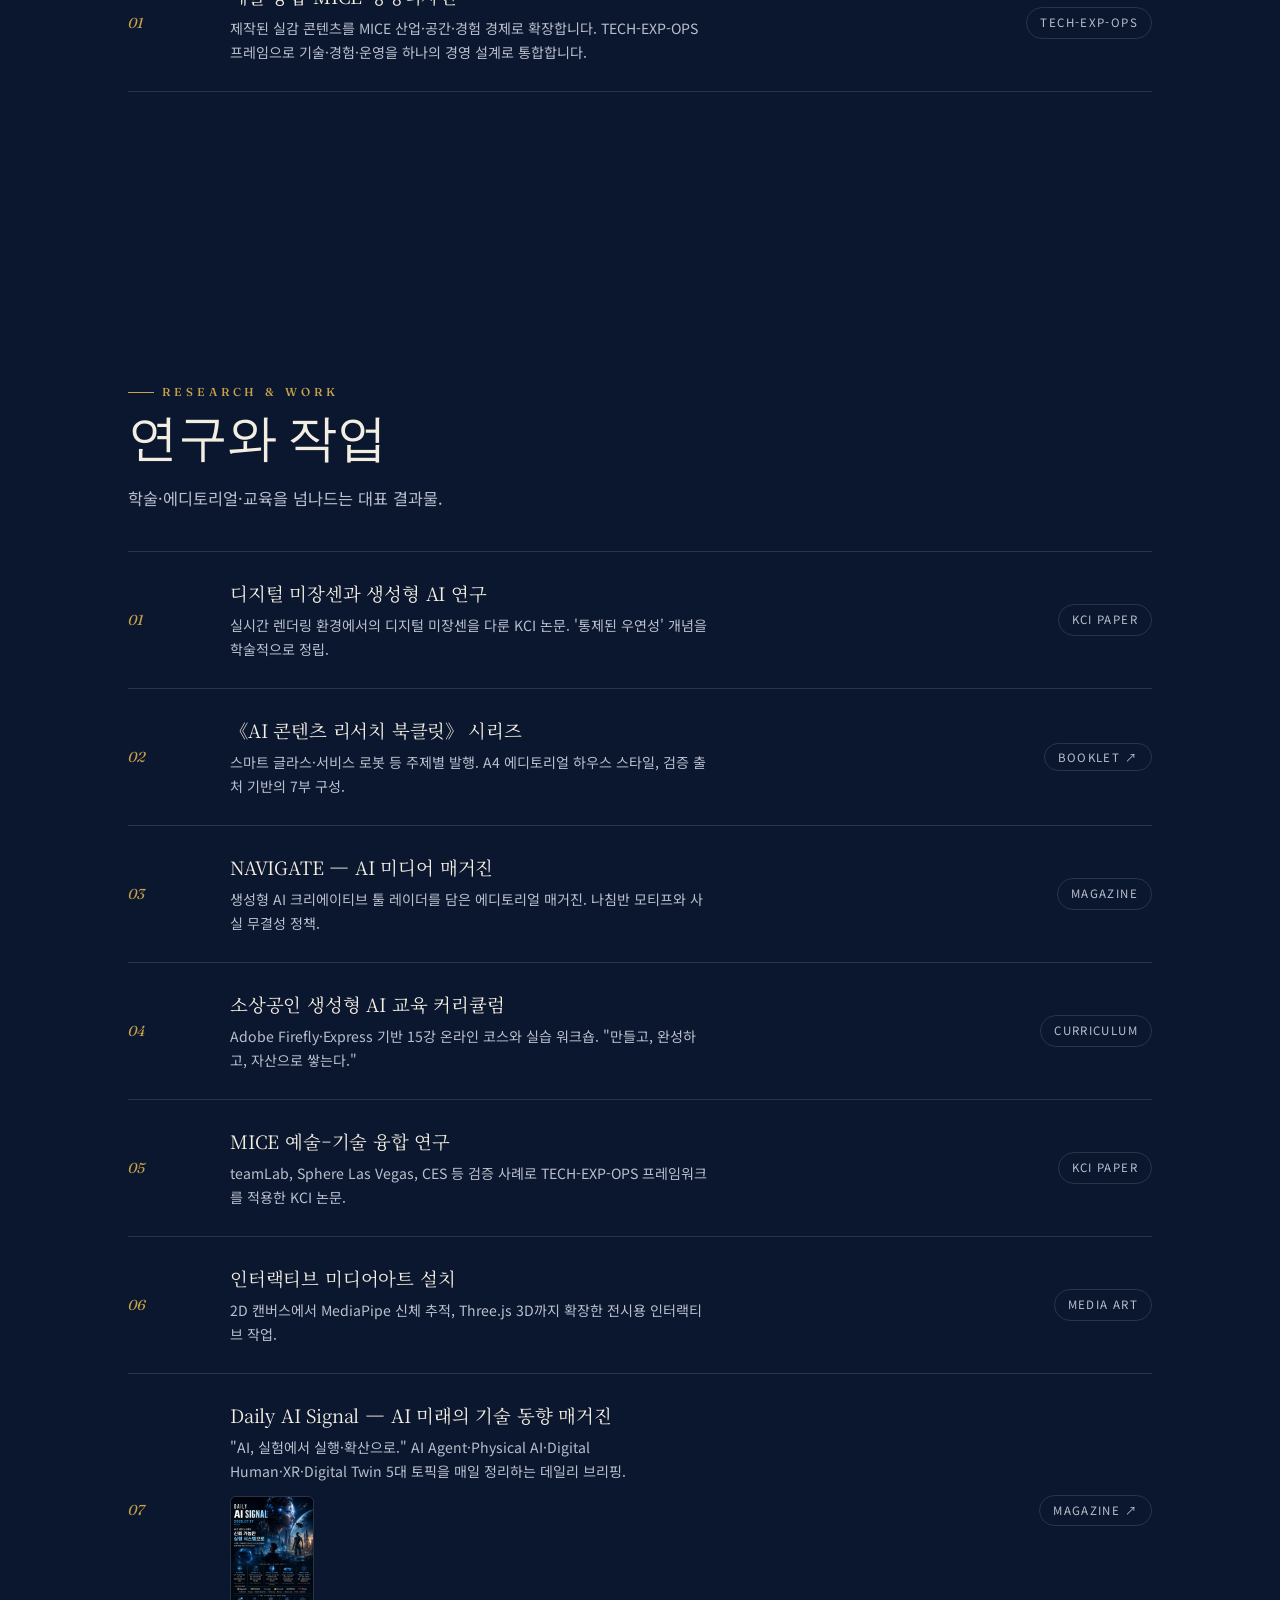
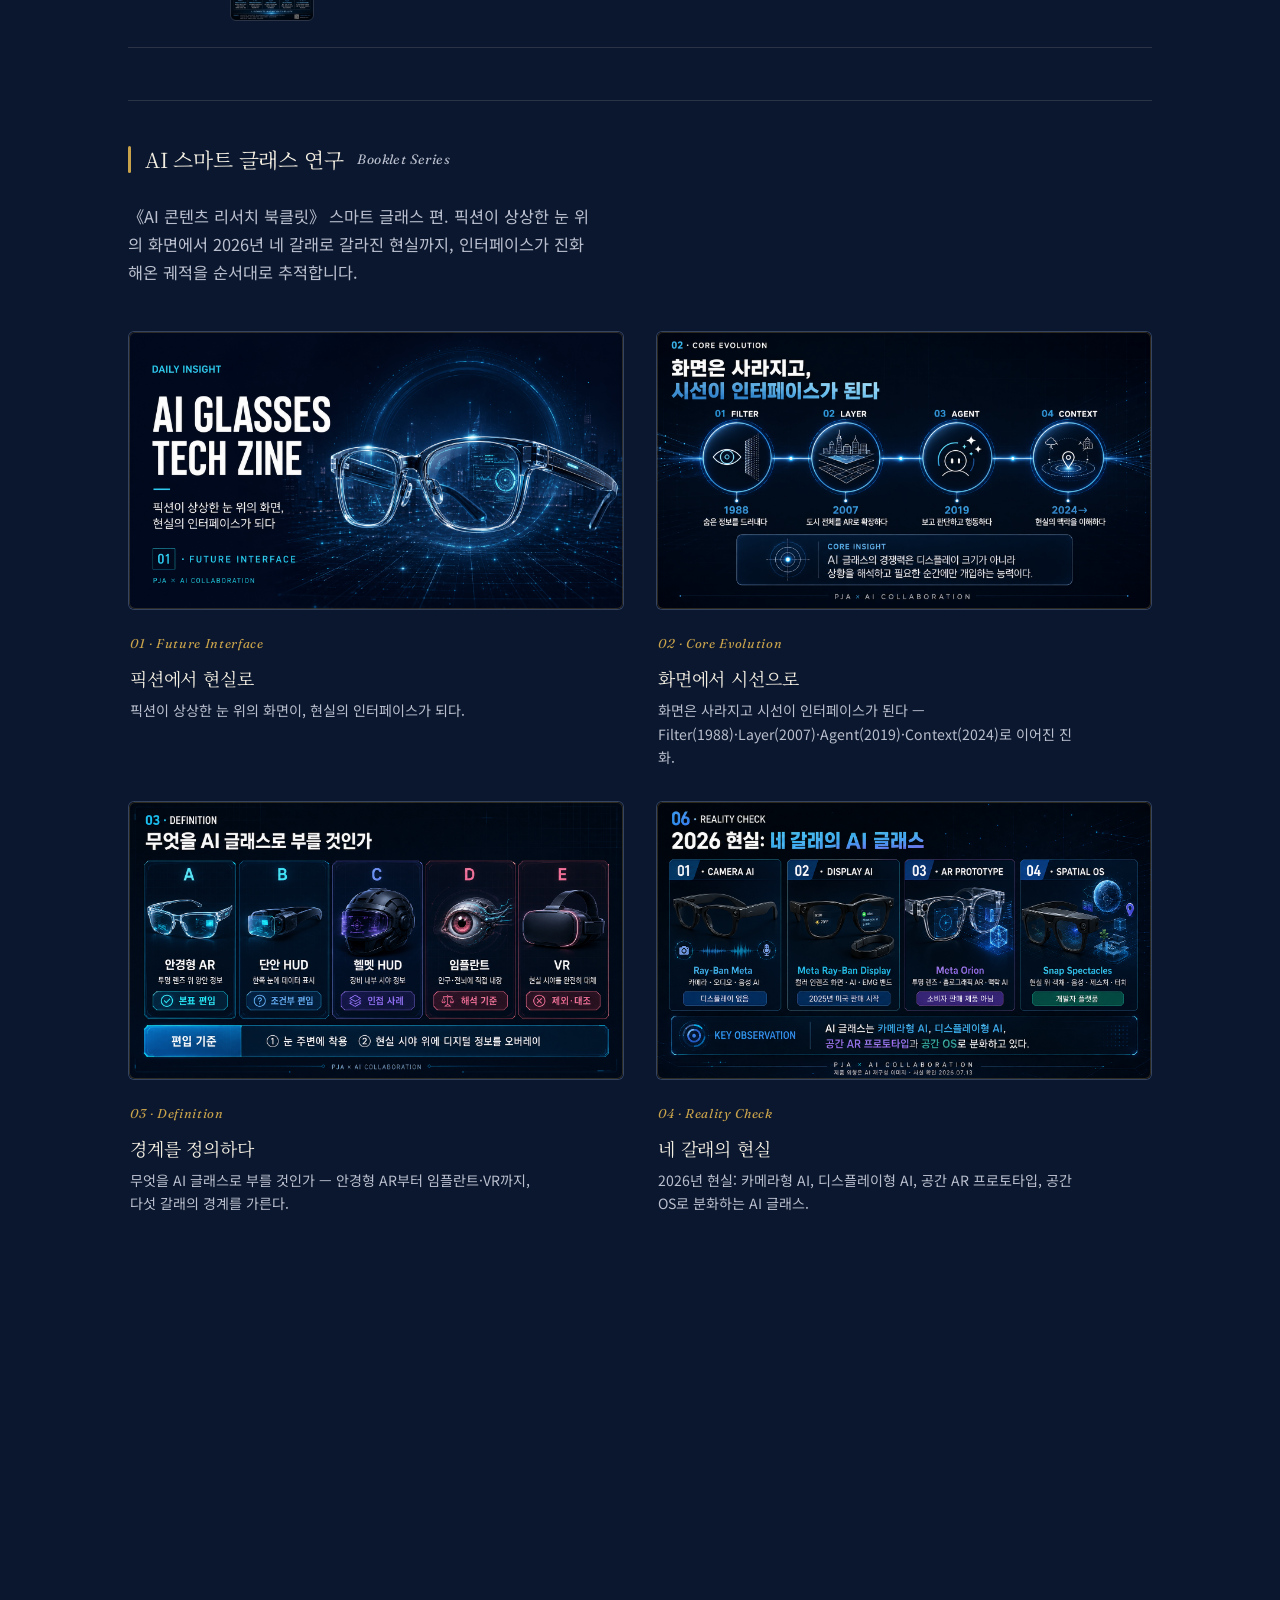
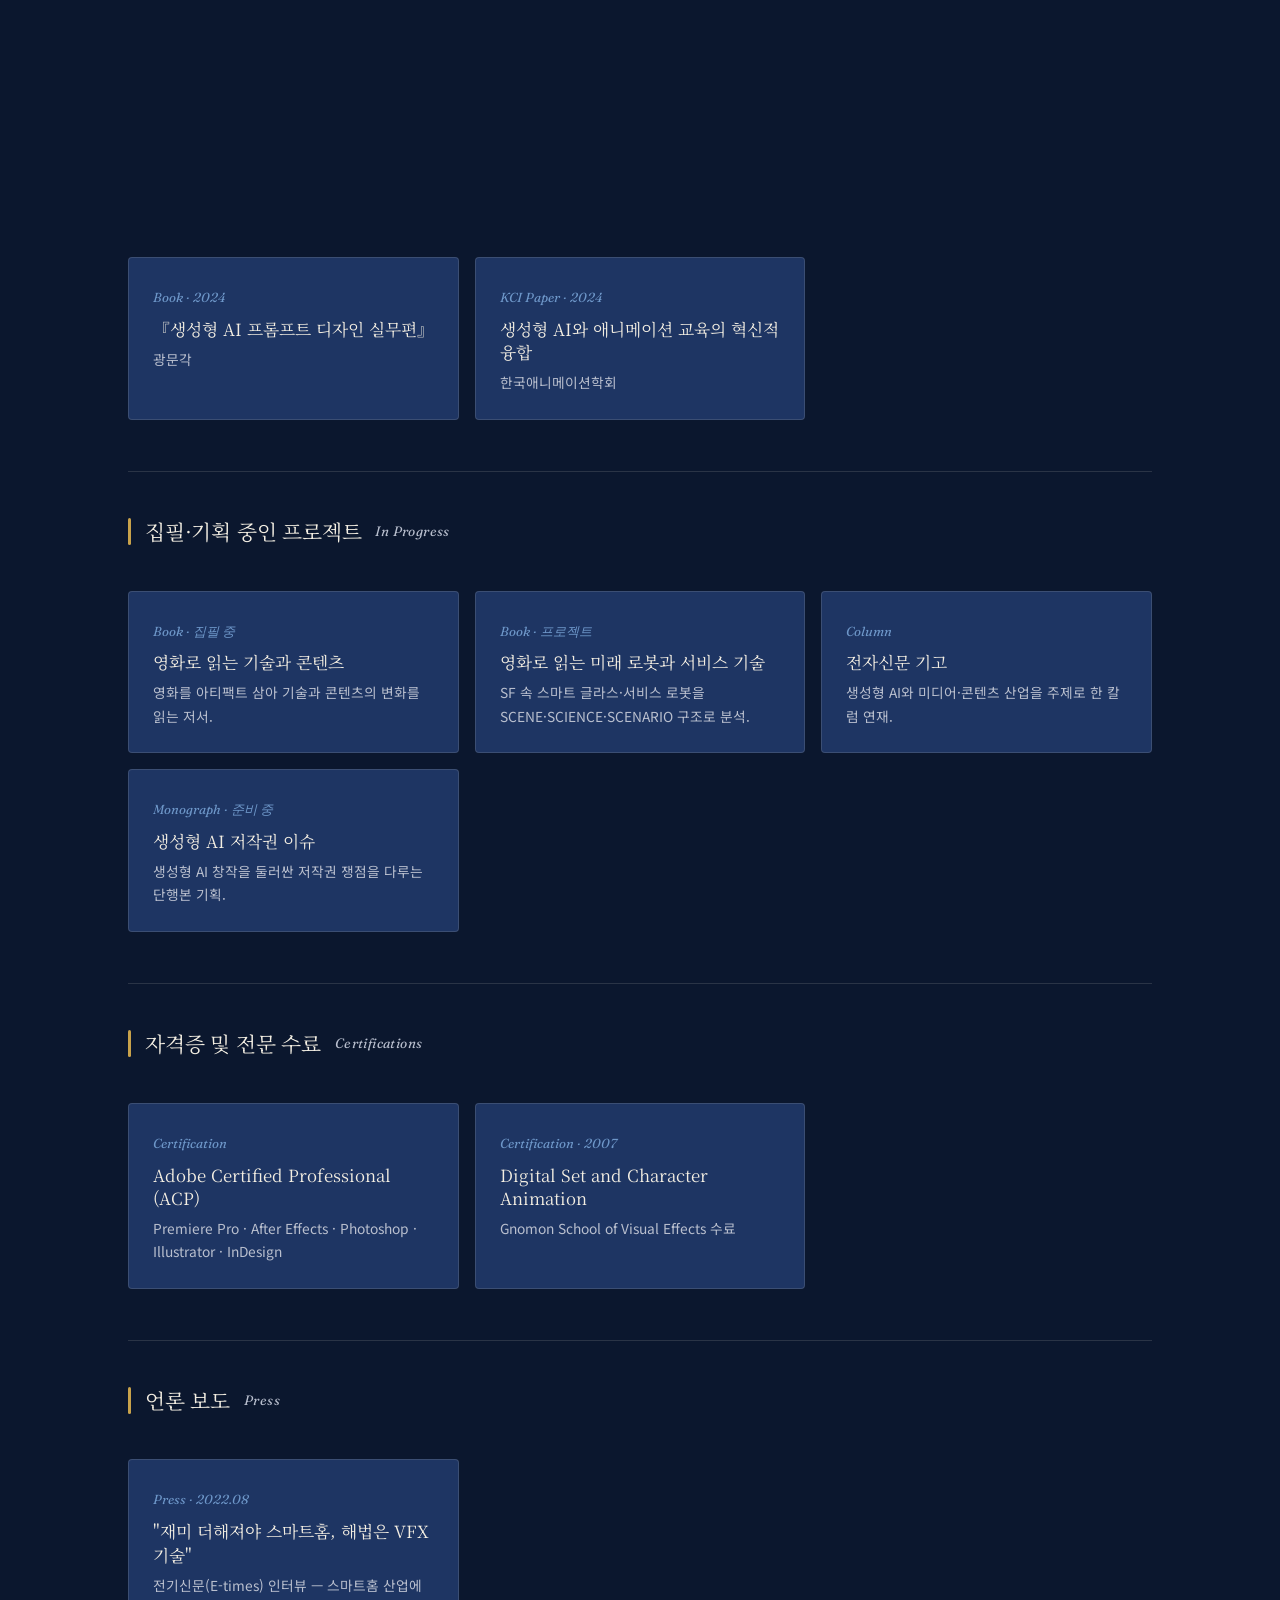
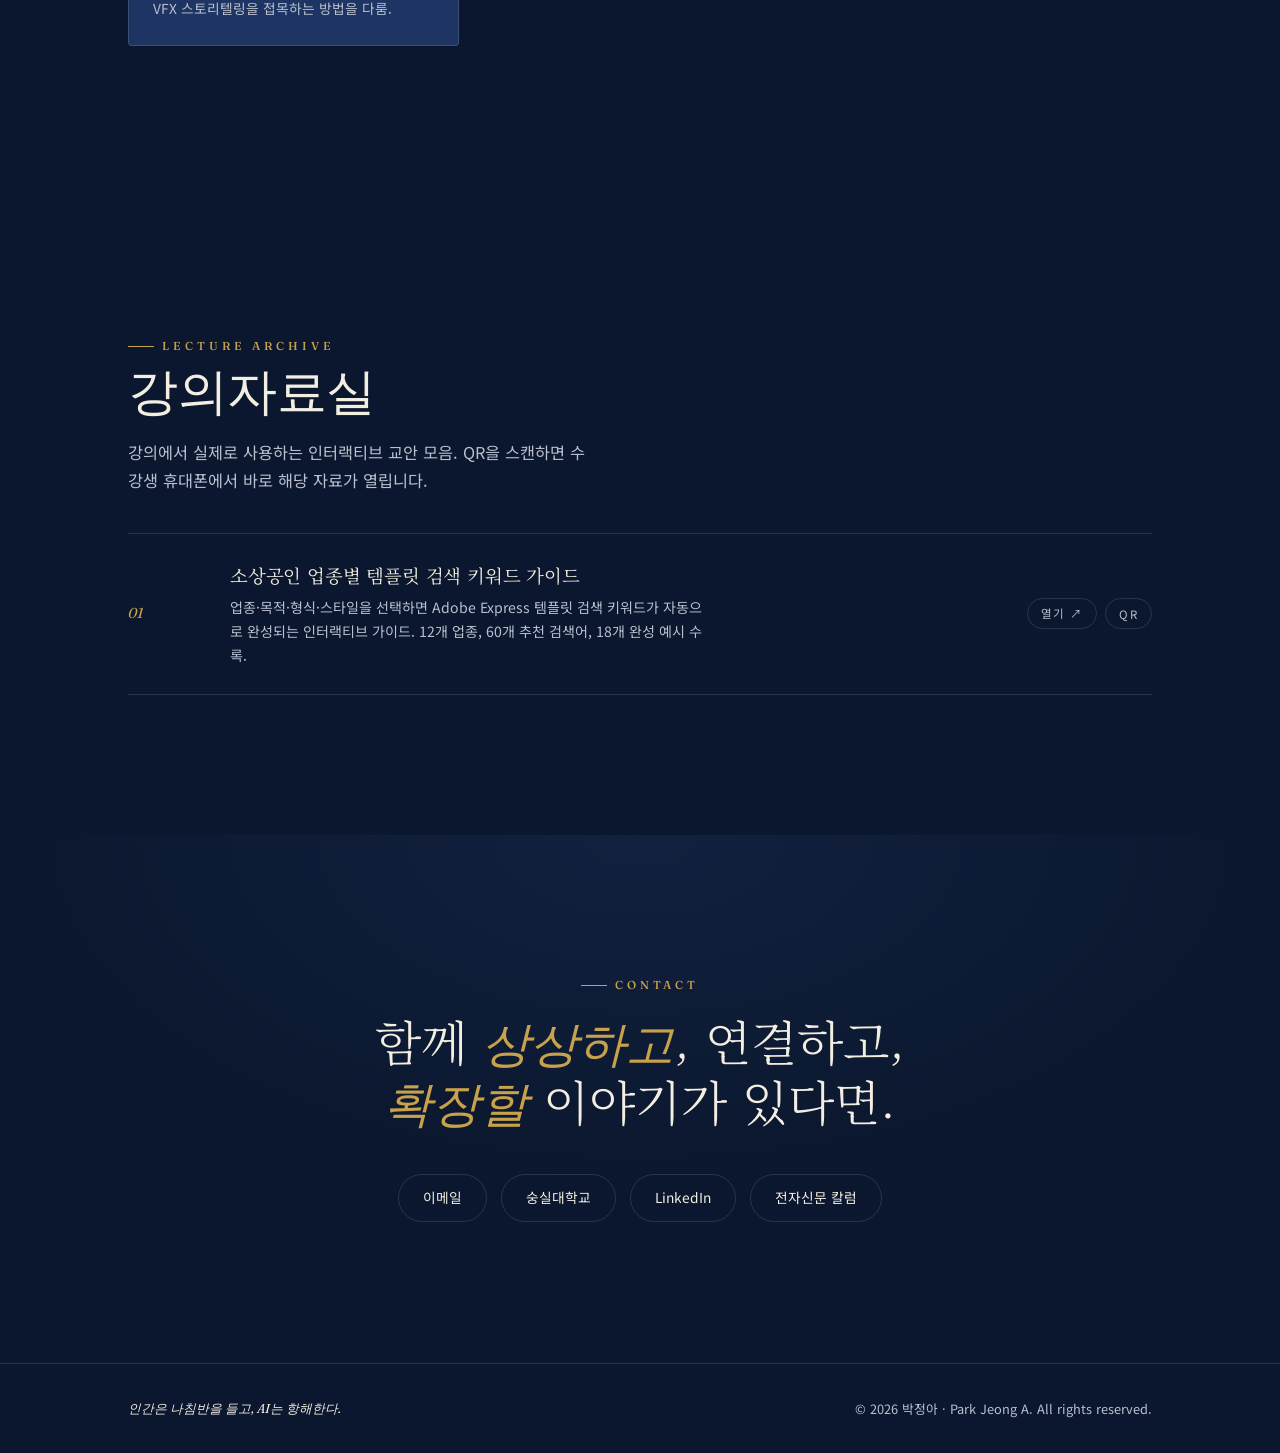
==== commit 91ca5e58: "Add files via upload" ====
--- a/index.html
+++ b/index.html
@@ -30,6 +30,7 @@
     <a href="#research-fields">연구 분야</a>
     <a href="#work">연구·작업</a>
     <a href="#publications">저서·자격증</a>
+    <a href="#archive">강의자료실</a>
     <a href="#contact">연락</a>
   </nav>
 
@@ -529,6 +530,28 @@
   </div>
 </section>
 
+<!-- ============ ARCHIVE ============ -->
+<section id="archive">
+  <div class="wrap">
+    <span class="eyebrow reveal">Lecture Archive</span>
+    <h2 class="title reveal">강의자료실</h2>
+    <p class="lead reveal">강의에서 실제로 사용하는 인터랙티브 교안 모음. QR을 스캔하면 수강생 휴대폰에서 바로 해당 자료가 열립니다.</p>
+    <div class="work-list">
+      <div class="work-item reveal">
+        <span class="idx">01</span>
+        <div class="meta">
+          <h3>소상공인 업종별 템플릿 검색 키워드 가이드</h3>
+          <p>업종·목적·형식·스타일을 선택하면 Adobe Express 템플릿 검색 키워드가 자동으로 완성되는 인터랙티브 가이드. 12개 업종, 60개 추천 검색어, 18개 완성 예시 수록.</p>
+        </div>
+        <div class="tag-group">
+          <a class="tag tag-link" href="https://parkjeongah.github.io/AIcontents/%EC%86%8C%EC%83%81%EA%B3%B5%EC%9D%B8_%EC%97%85%EC%A2%85%EB%B3%84_%ED%85%9C%ED%94%8C%EB%A6%BF_%EA%B2%80%EC%83%89%ED%82%A4%EC%9B%8C%EB%93%9C_%EC%9D%B8%ED%84%B0%EB%9E%99%ED%8B%B0%EB%B8%8C_%EA%B0%80%EC%9D%B4%EB%93%9C_2026.html" target="_blank" rel="noopener">열기 ↗</a>
+          <button class="tag tag-link" type="button" data-qr-open="https://parkjeongah.github.io/AIcontents/%EC%86%8C%EC%83%81%EA%B3%B5%EC%9D%B8_%EC%97%85%EC%A2%85%EB%B3%84_%ED%85%9C%ED%94%8C%EB%A6%BF_%EA%B2%80%EC%83%89%ED%82%A4%EC%9B%8C%EB%93%9C_%EC%9D%B8%ED%84%B0%EB%9E%99%ED%8B%B0%EB%B8%8C_%EA%B0%80%EC%9D%B4%EB%93%9C_2026.html" data-qr-title="소상공인 업종별 템플릿 검색 키워드 가이드">QR</button>
+        </div>
+      </div>
+    </div>
+  </div>
+</section>
+
 <!-- ============ CONTACT ============ -->
 <section class="contact" id="contact">
   <div class="wrap">
--- a/styles.css
+++ b/styles.css
@@ -252,6 +252,7 @@
 .meta-thumb img{display:block;width:100%;height:auto}
 .meta-thumb:hover{border-color:var(--accent);transform:translateY(-2px)}
 .work-item .tag-link:hover{border-color:var(--accent);color:var(--accent);transform:translateY(-2px)}
+.work-item .tag-group{display:flex;flex-wrap:wrap;justify-content:flex-end;gap:8px}
 
 /* ---------- AI Glasses gallery ---------- */
 .glass-gallery{display:grid;grid-template-columns:repeat(2,1fr);gap:clamp(20px,3vw,32px);margin-top:2.8rem;counter-reset:glass}
@@ -389,6 +390,7 @@
   .expertise-grid{grid-template-columns:1fr}
   .work-item{grid-template-columns:44px 1fr;gap:16px}
   .work-item .tag{grid-column:2;justify-self:start}
+  .work-item .tag-group{grid-column:2;justify-self:start;justify-content:flex-start}
   .glass-gallery{grid-template-columns:1fr}
   nav.links{
     position:fixed;inset:0 0 0 auto;width:min(78vw,320px);
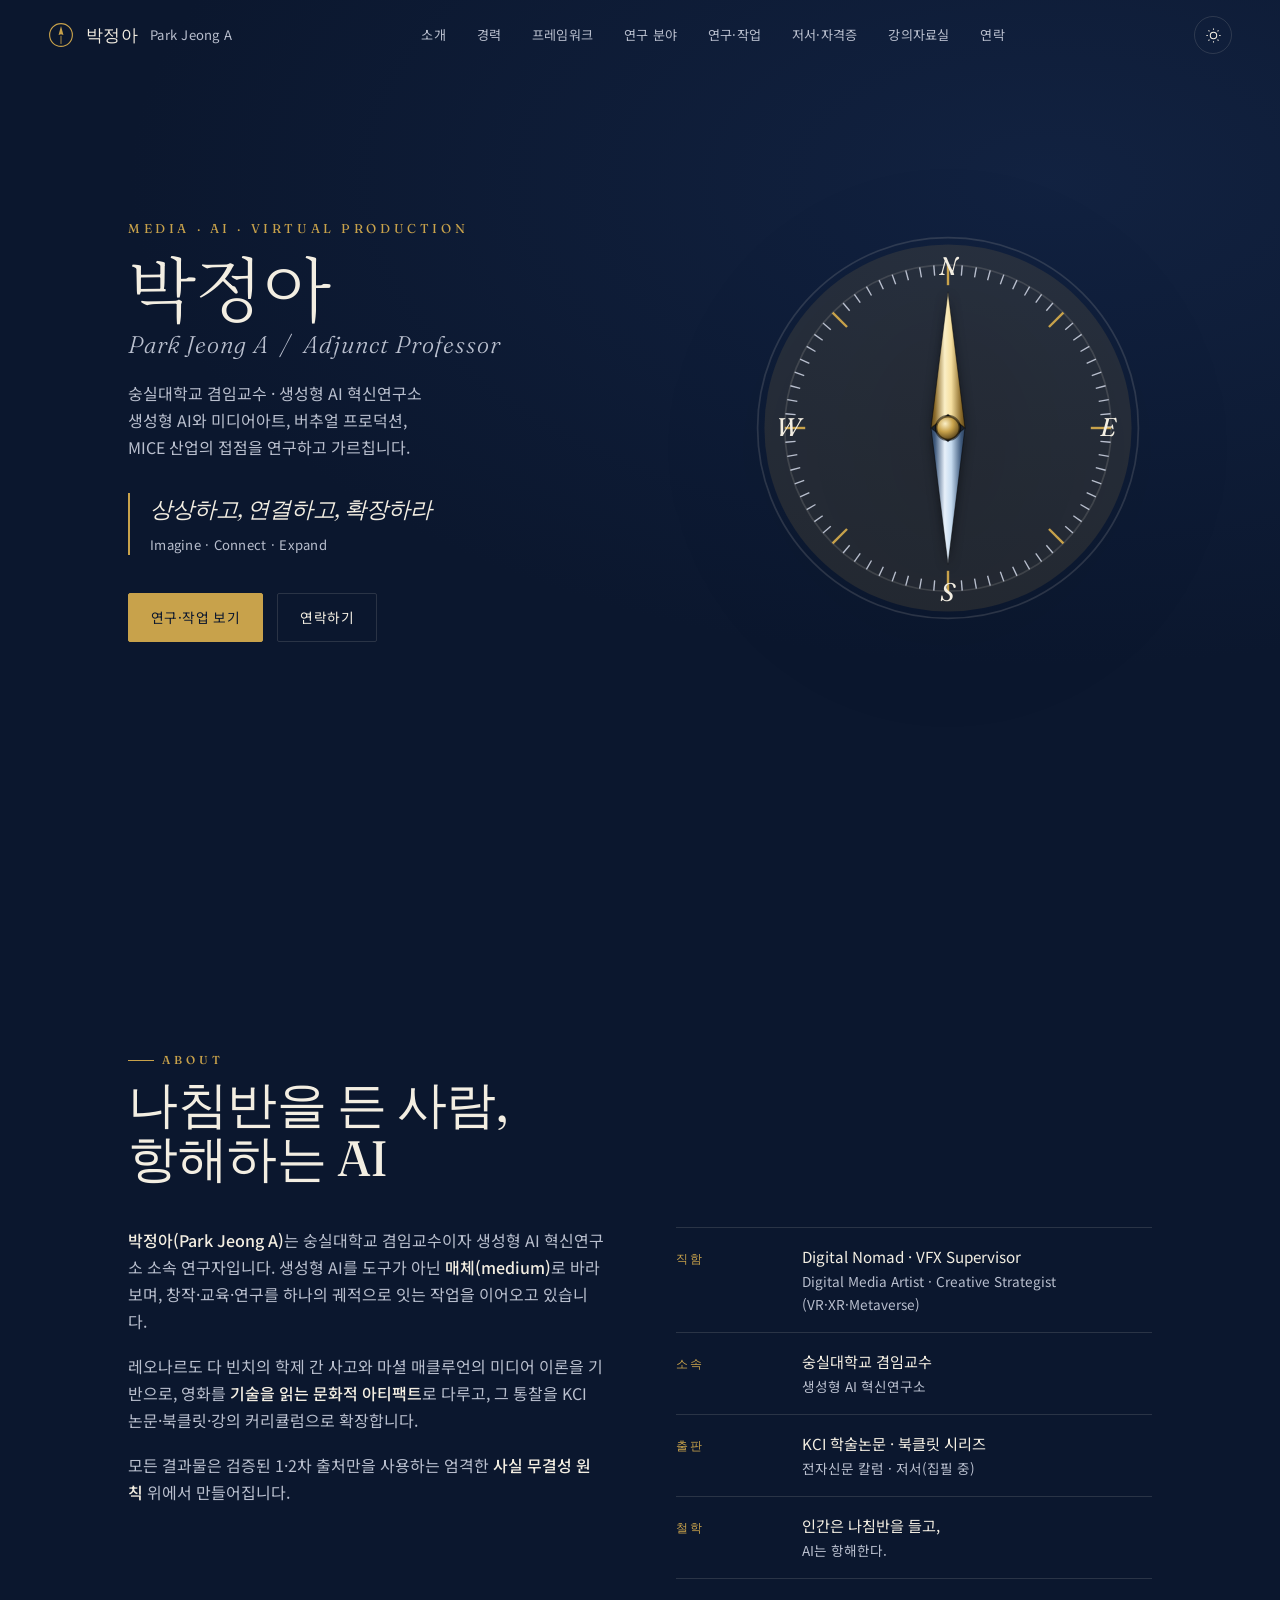
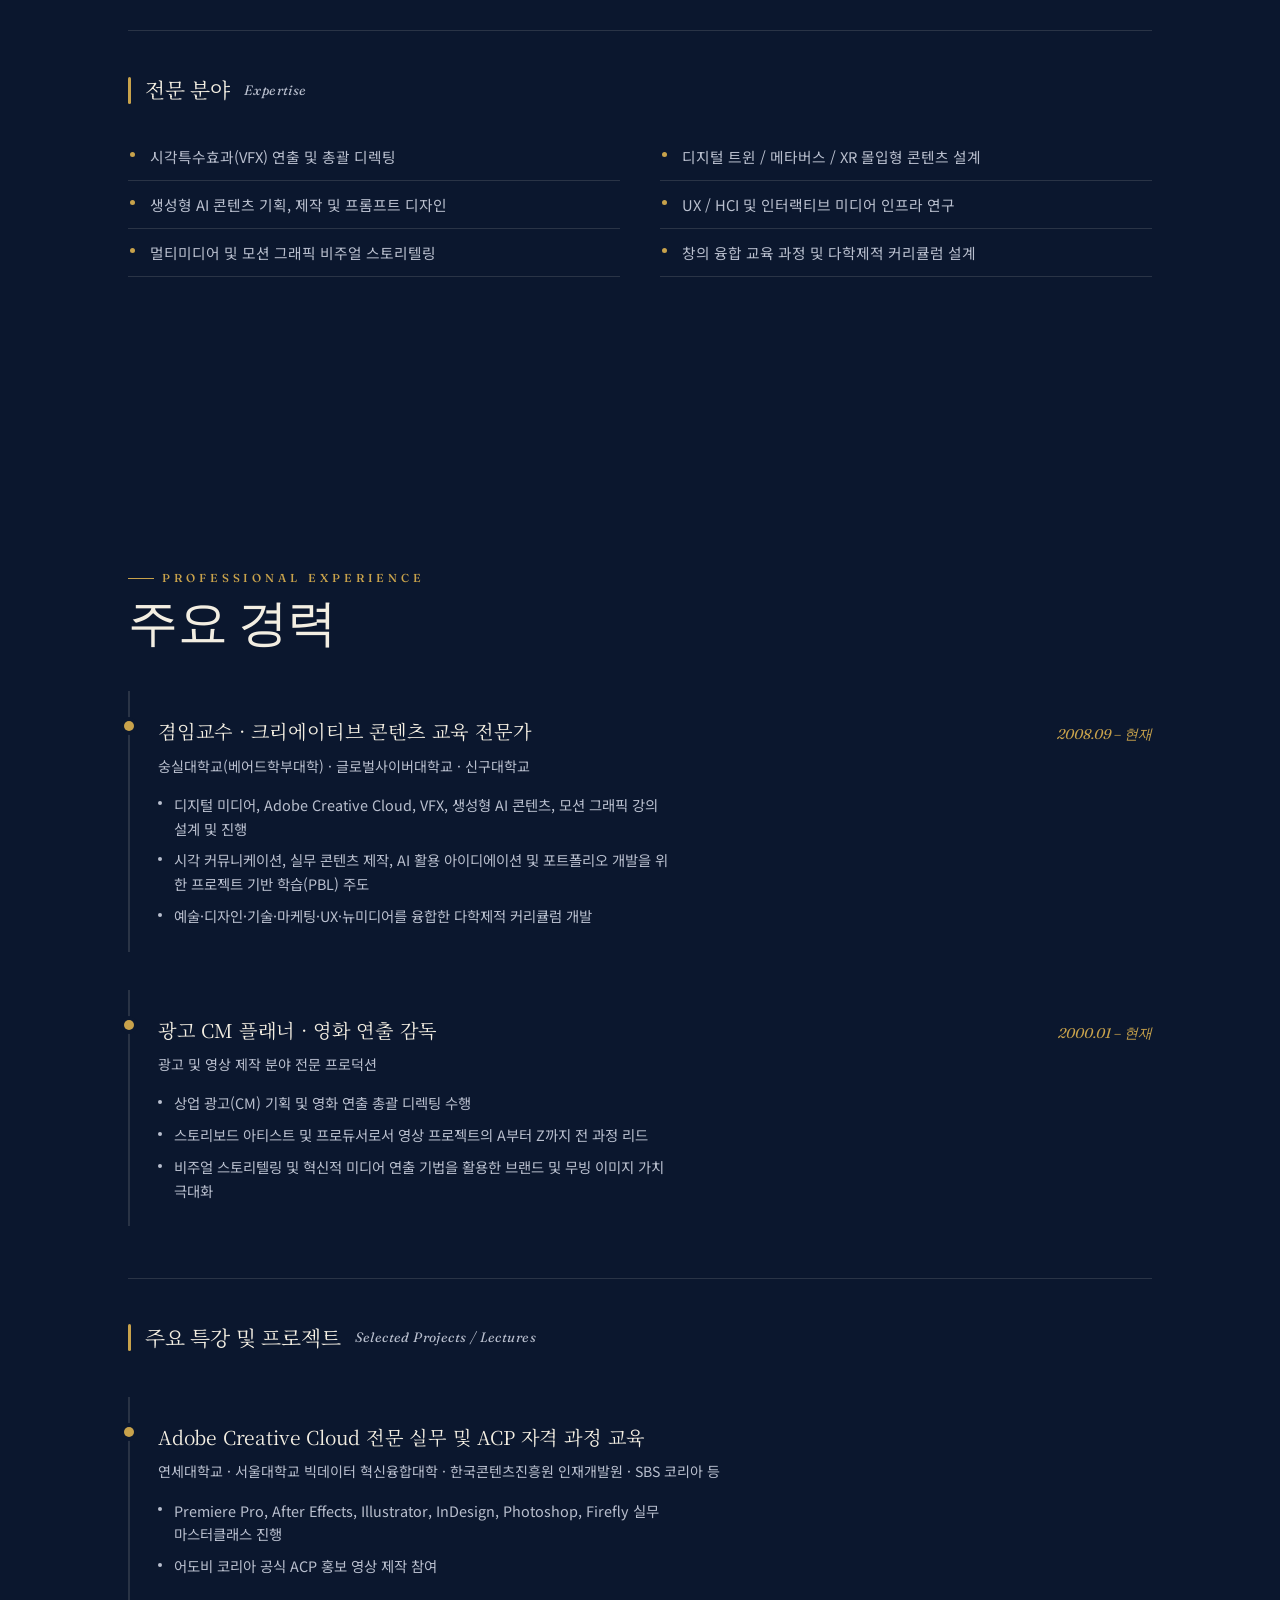
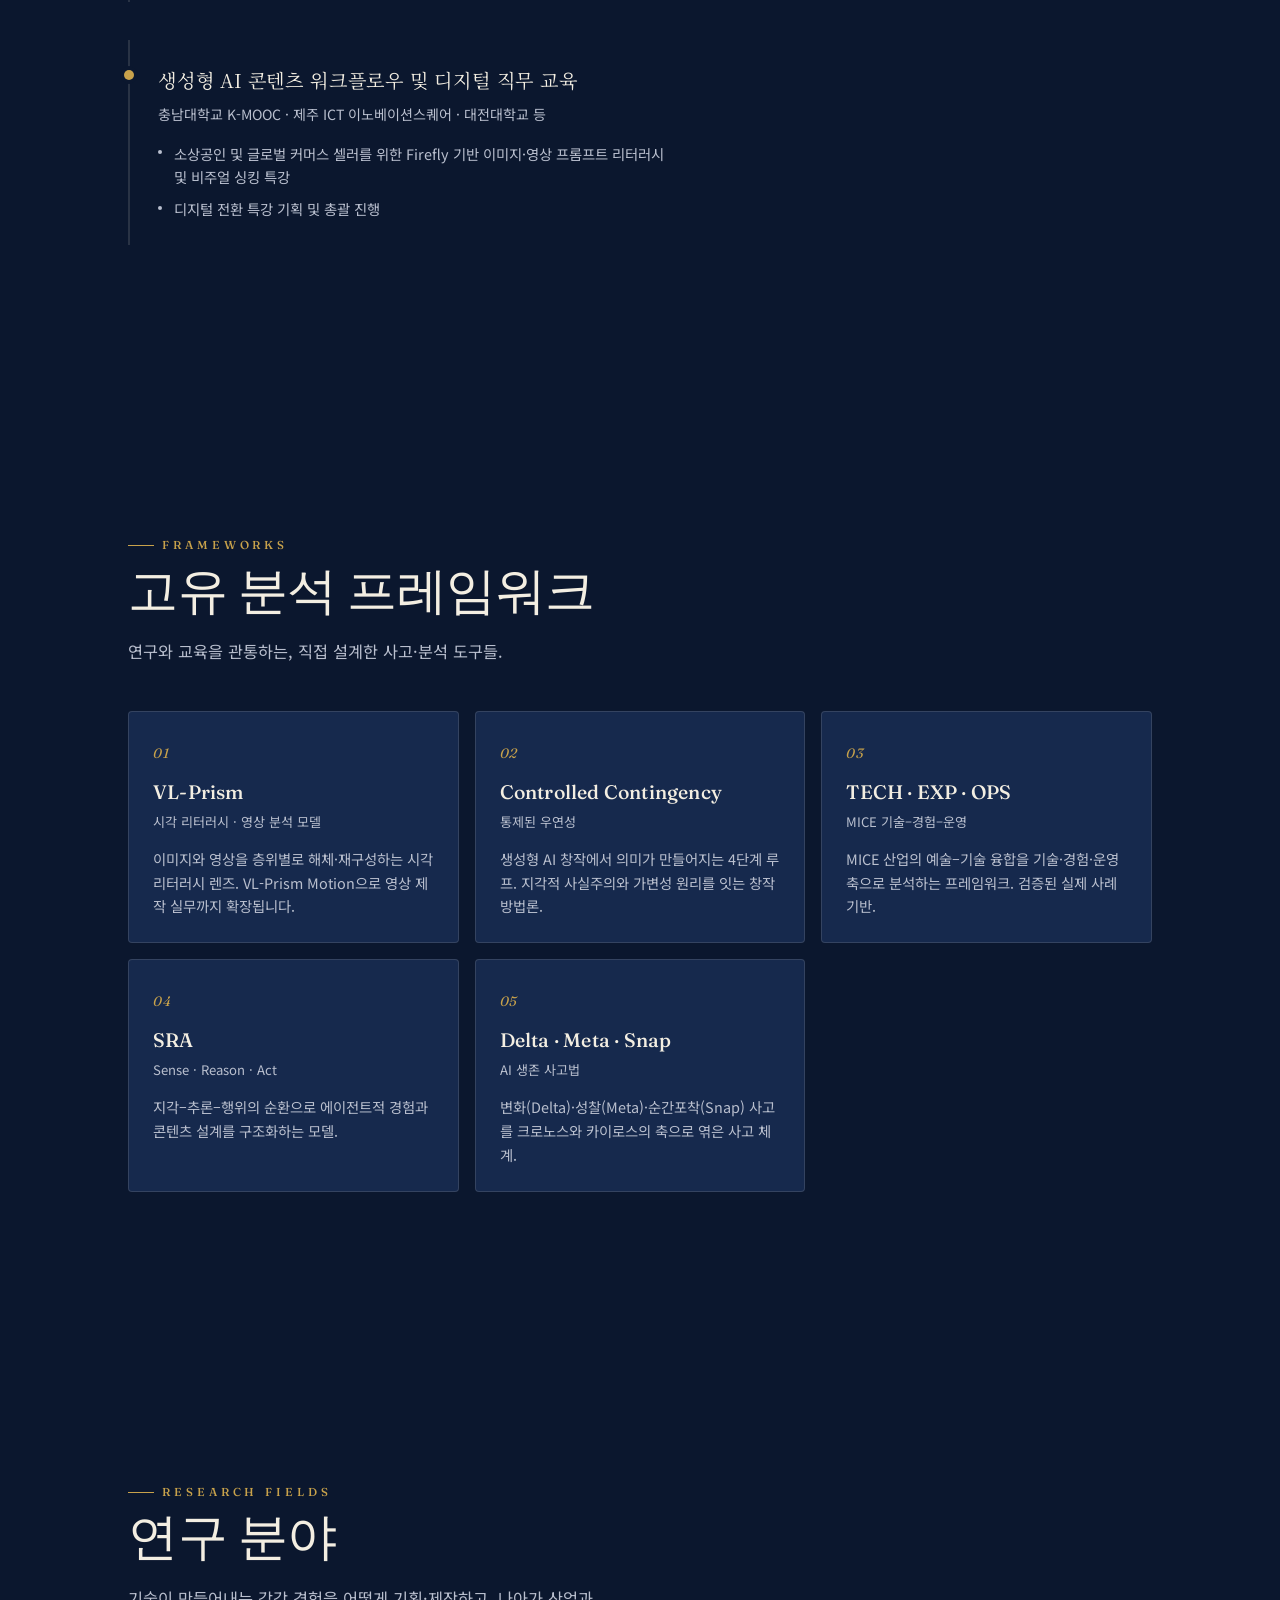
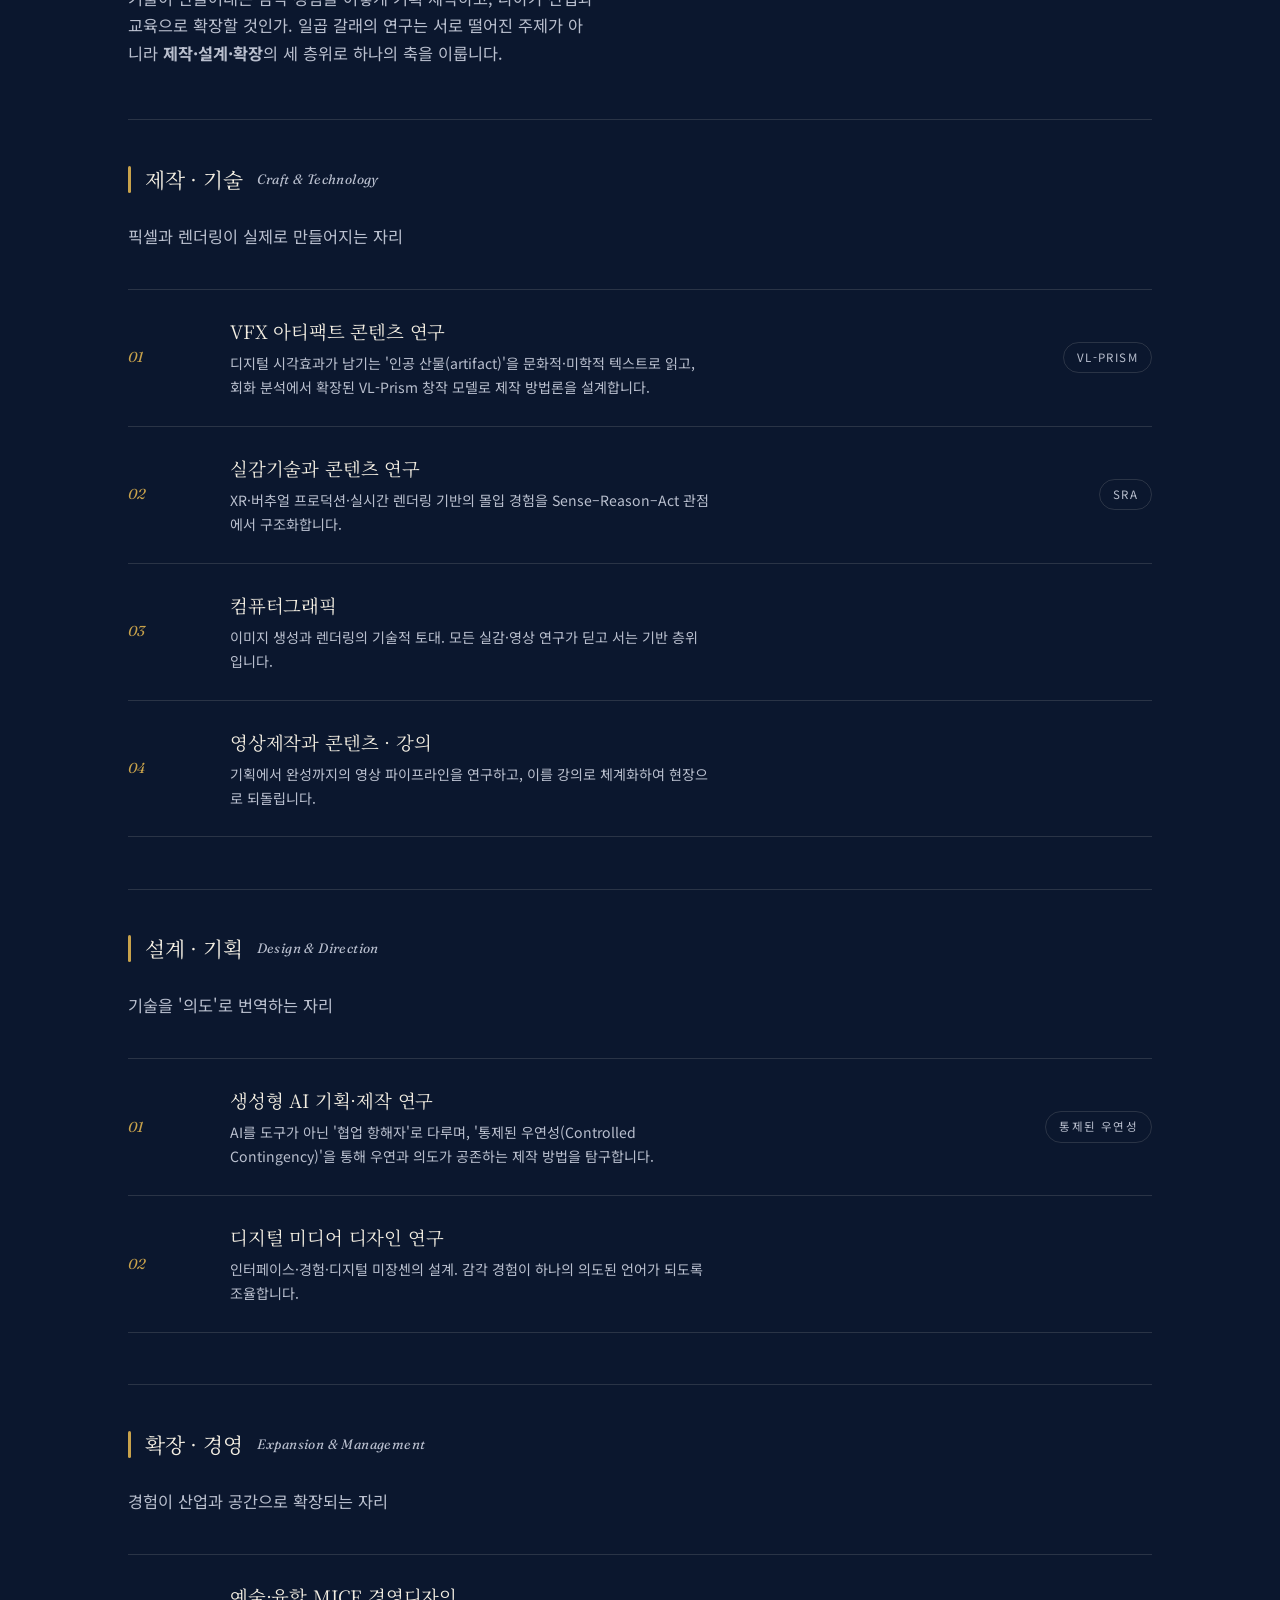
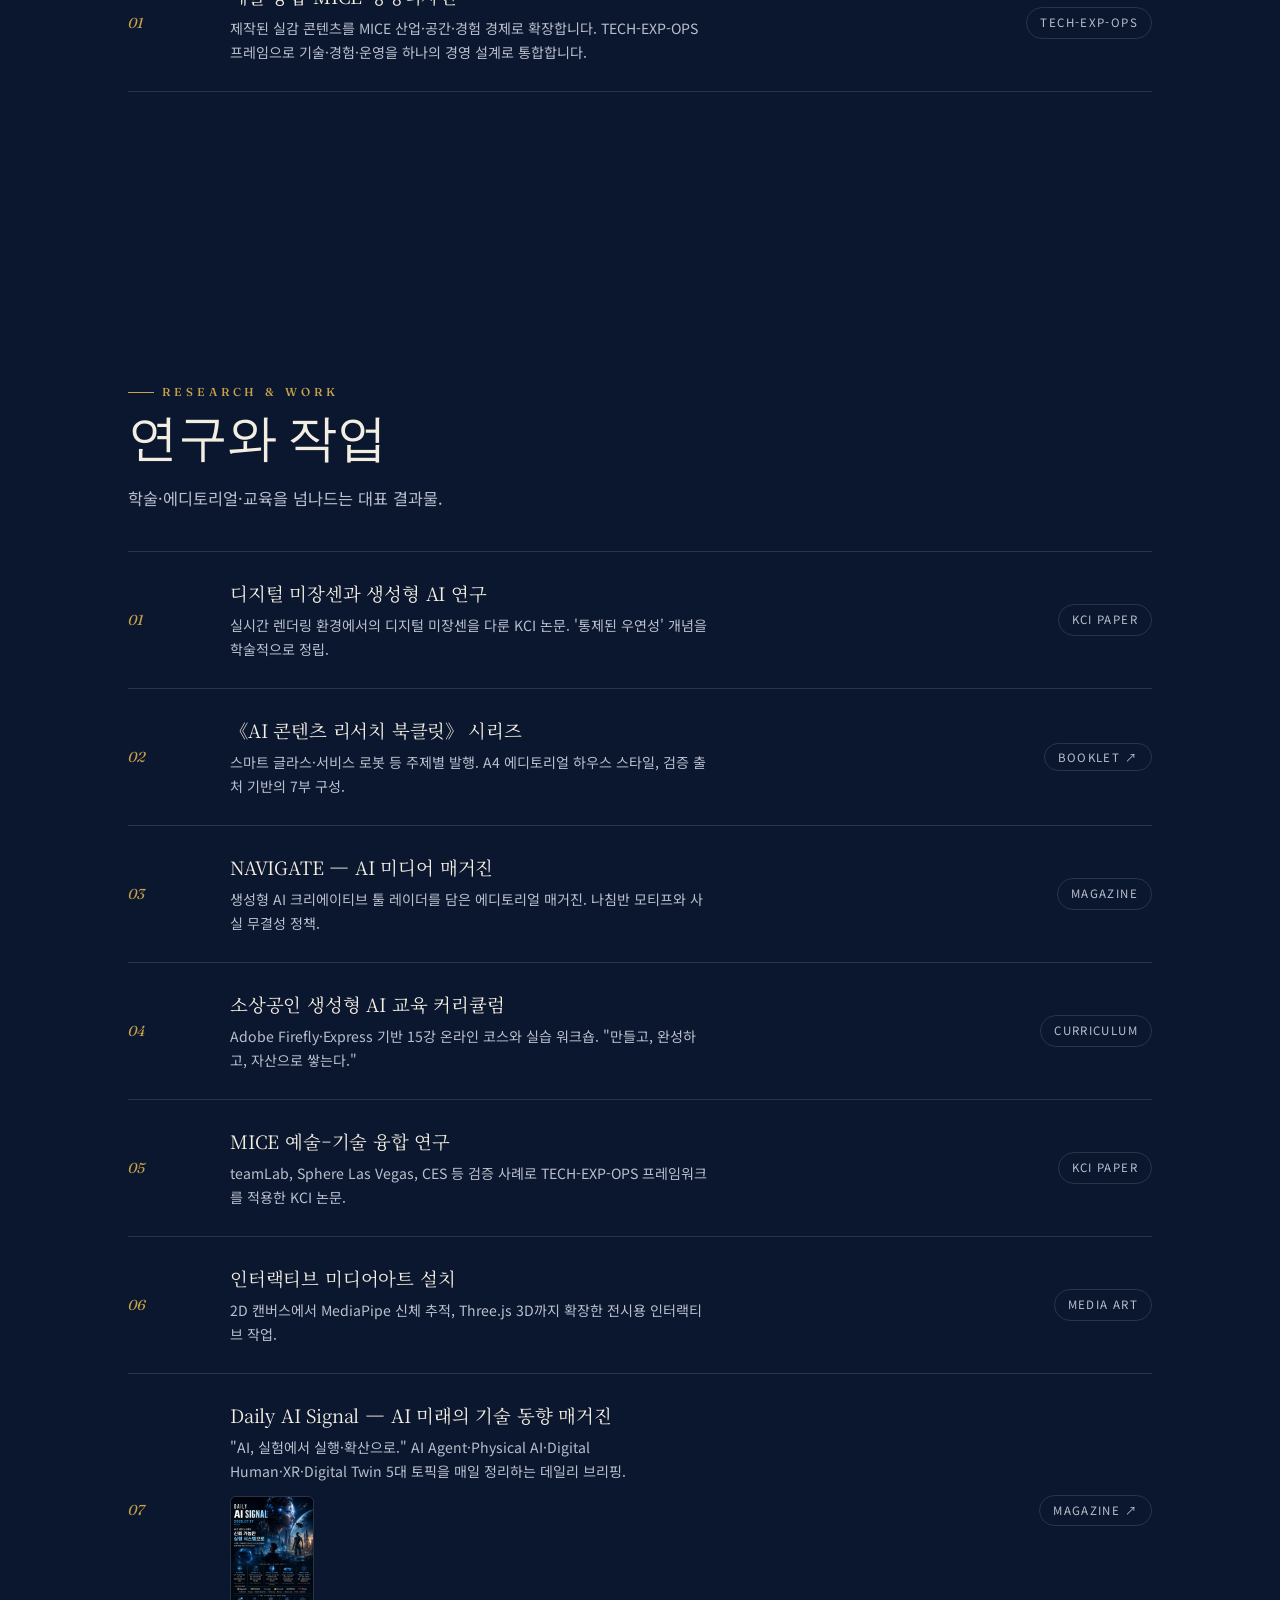
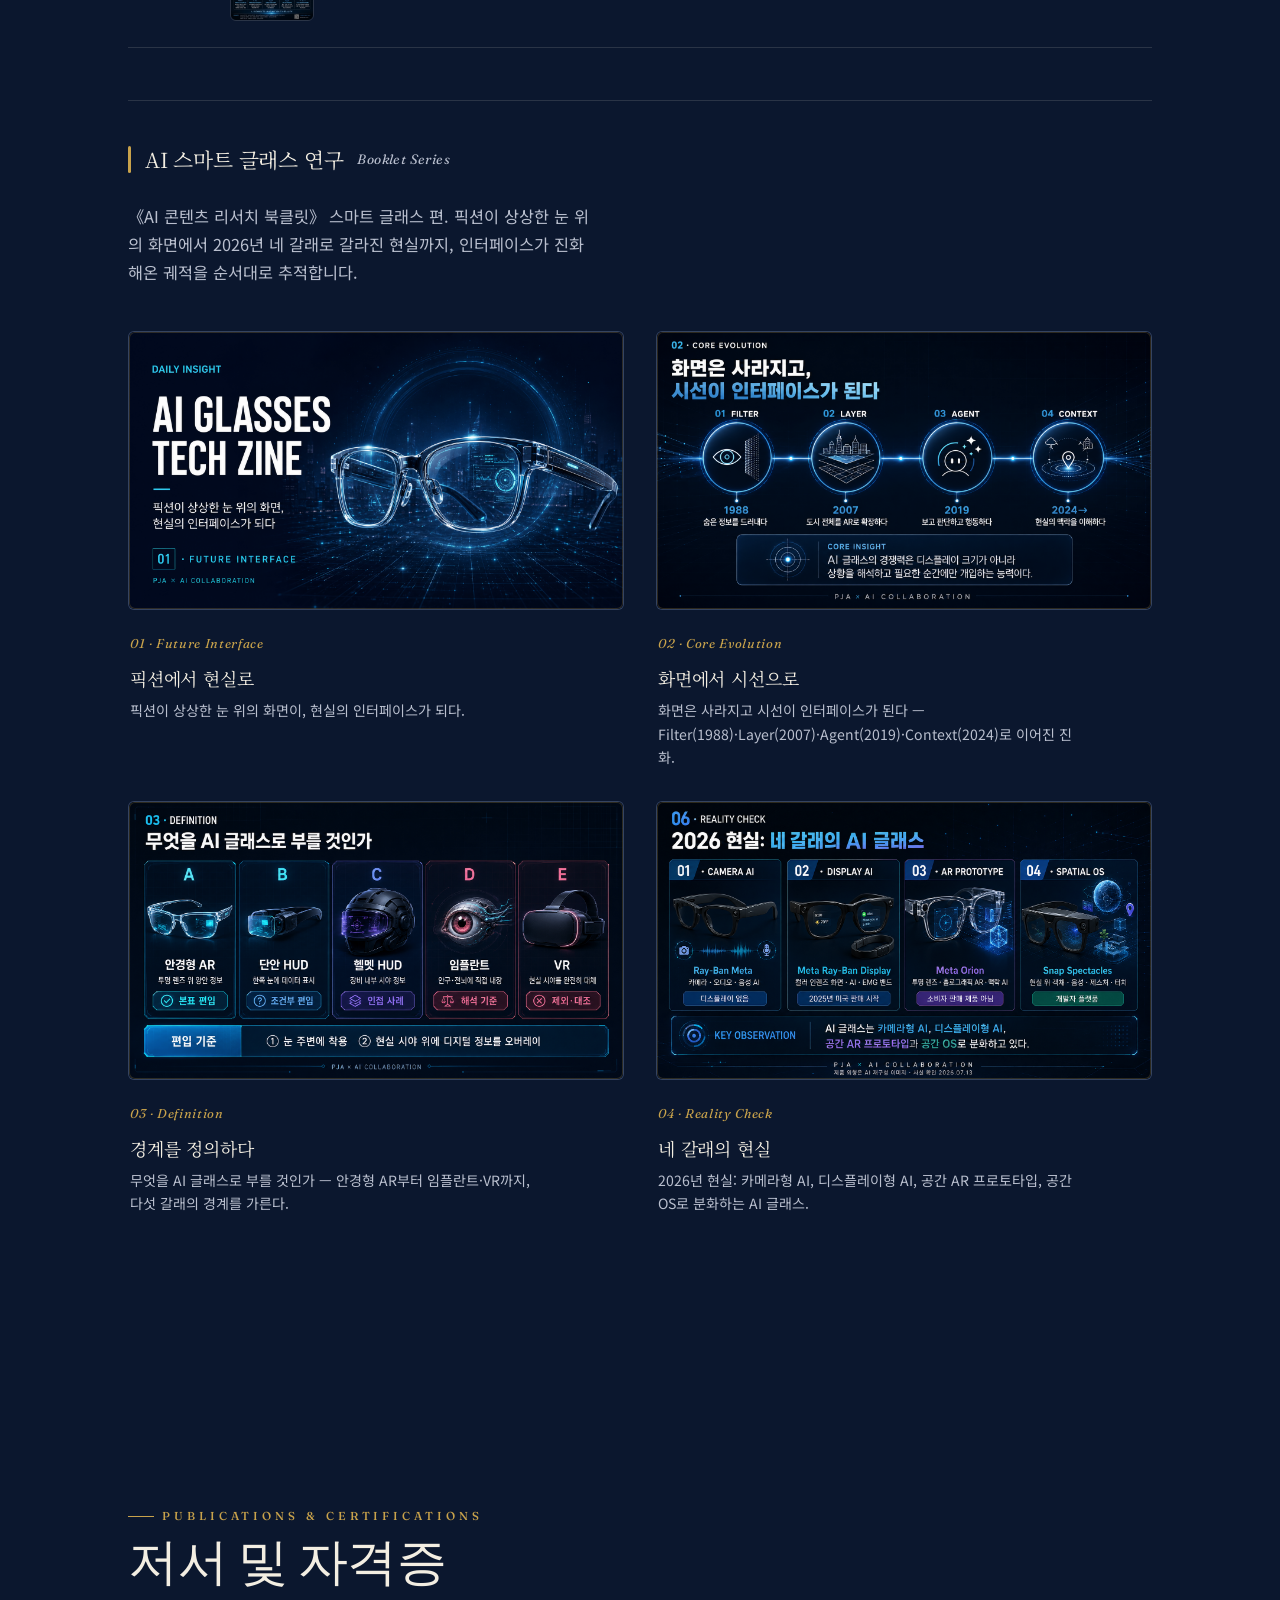
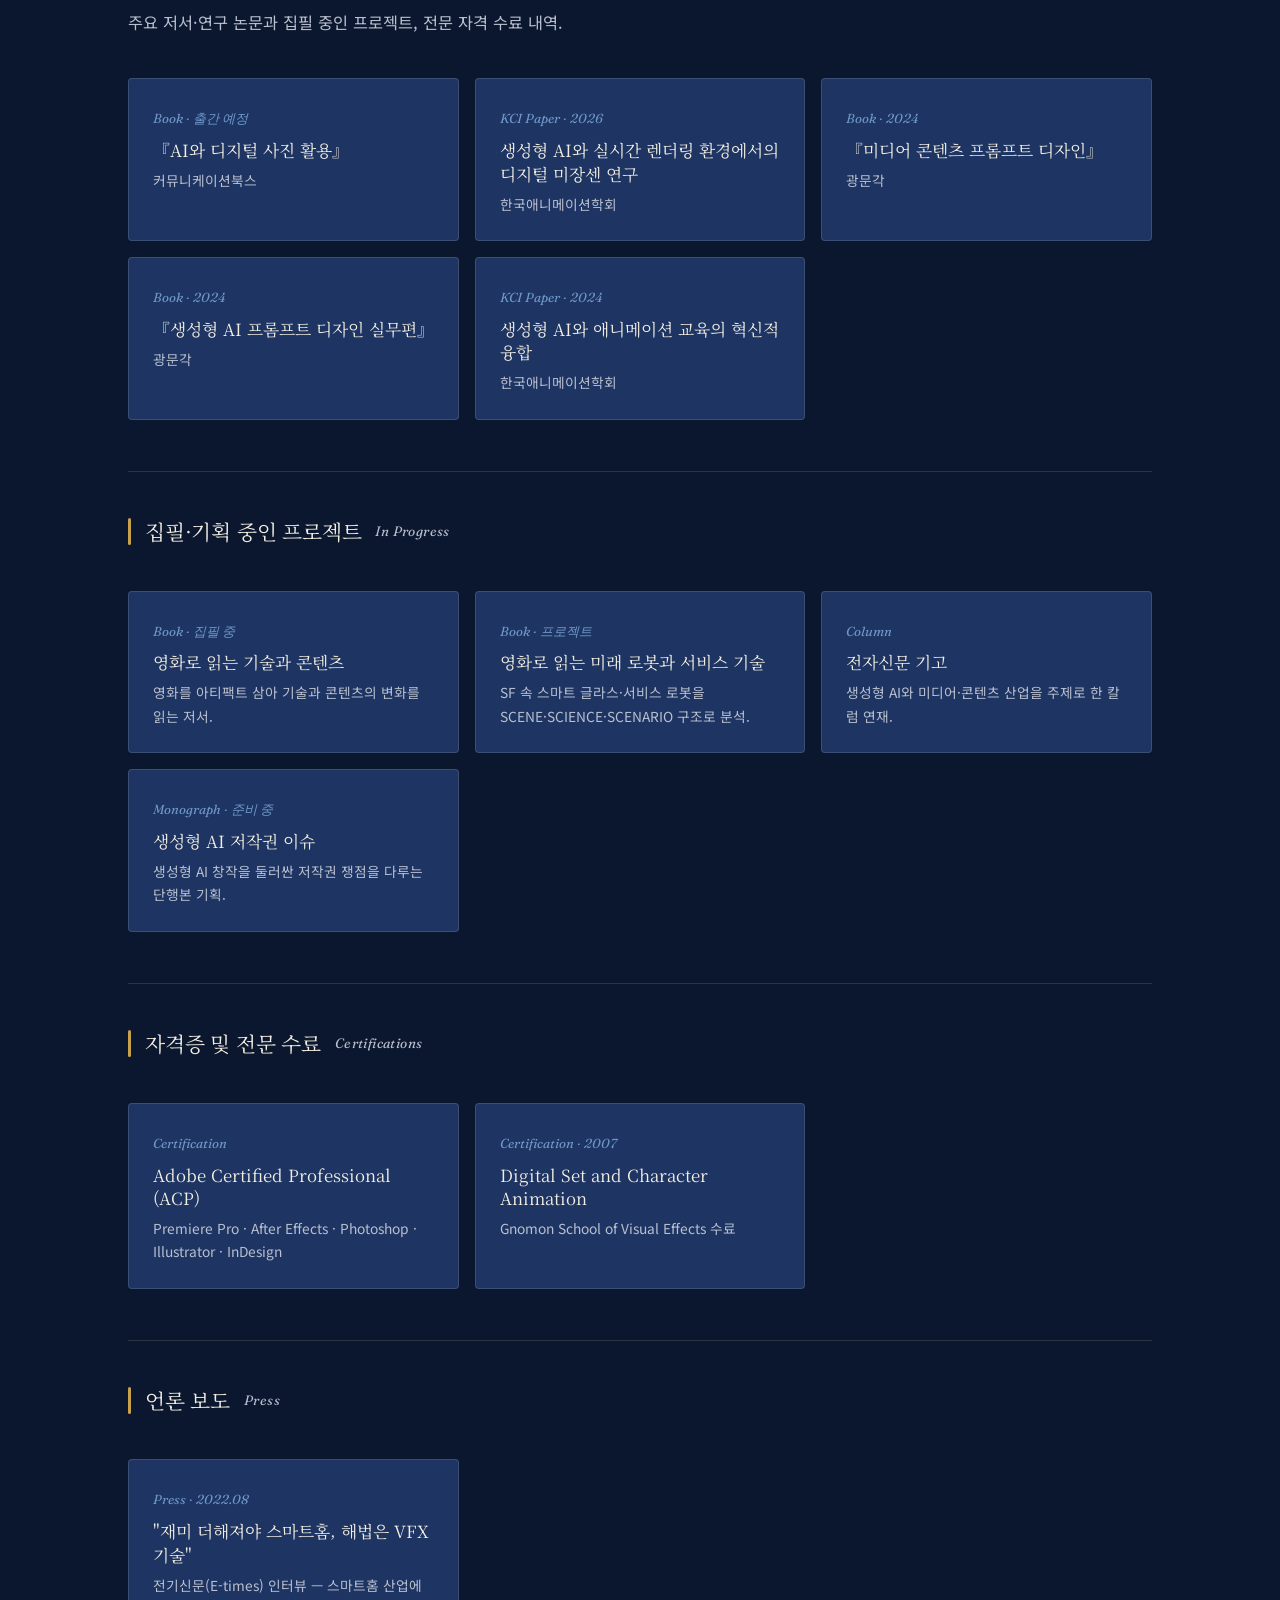
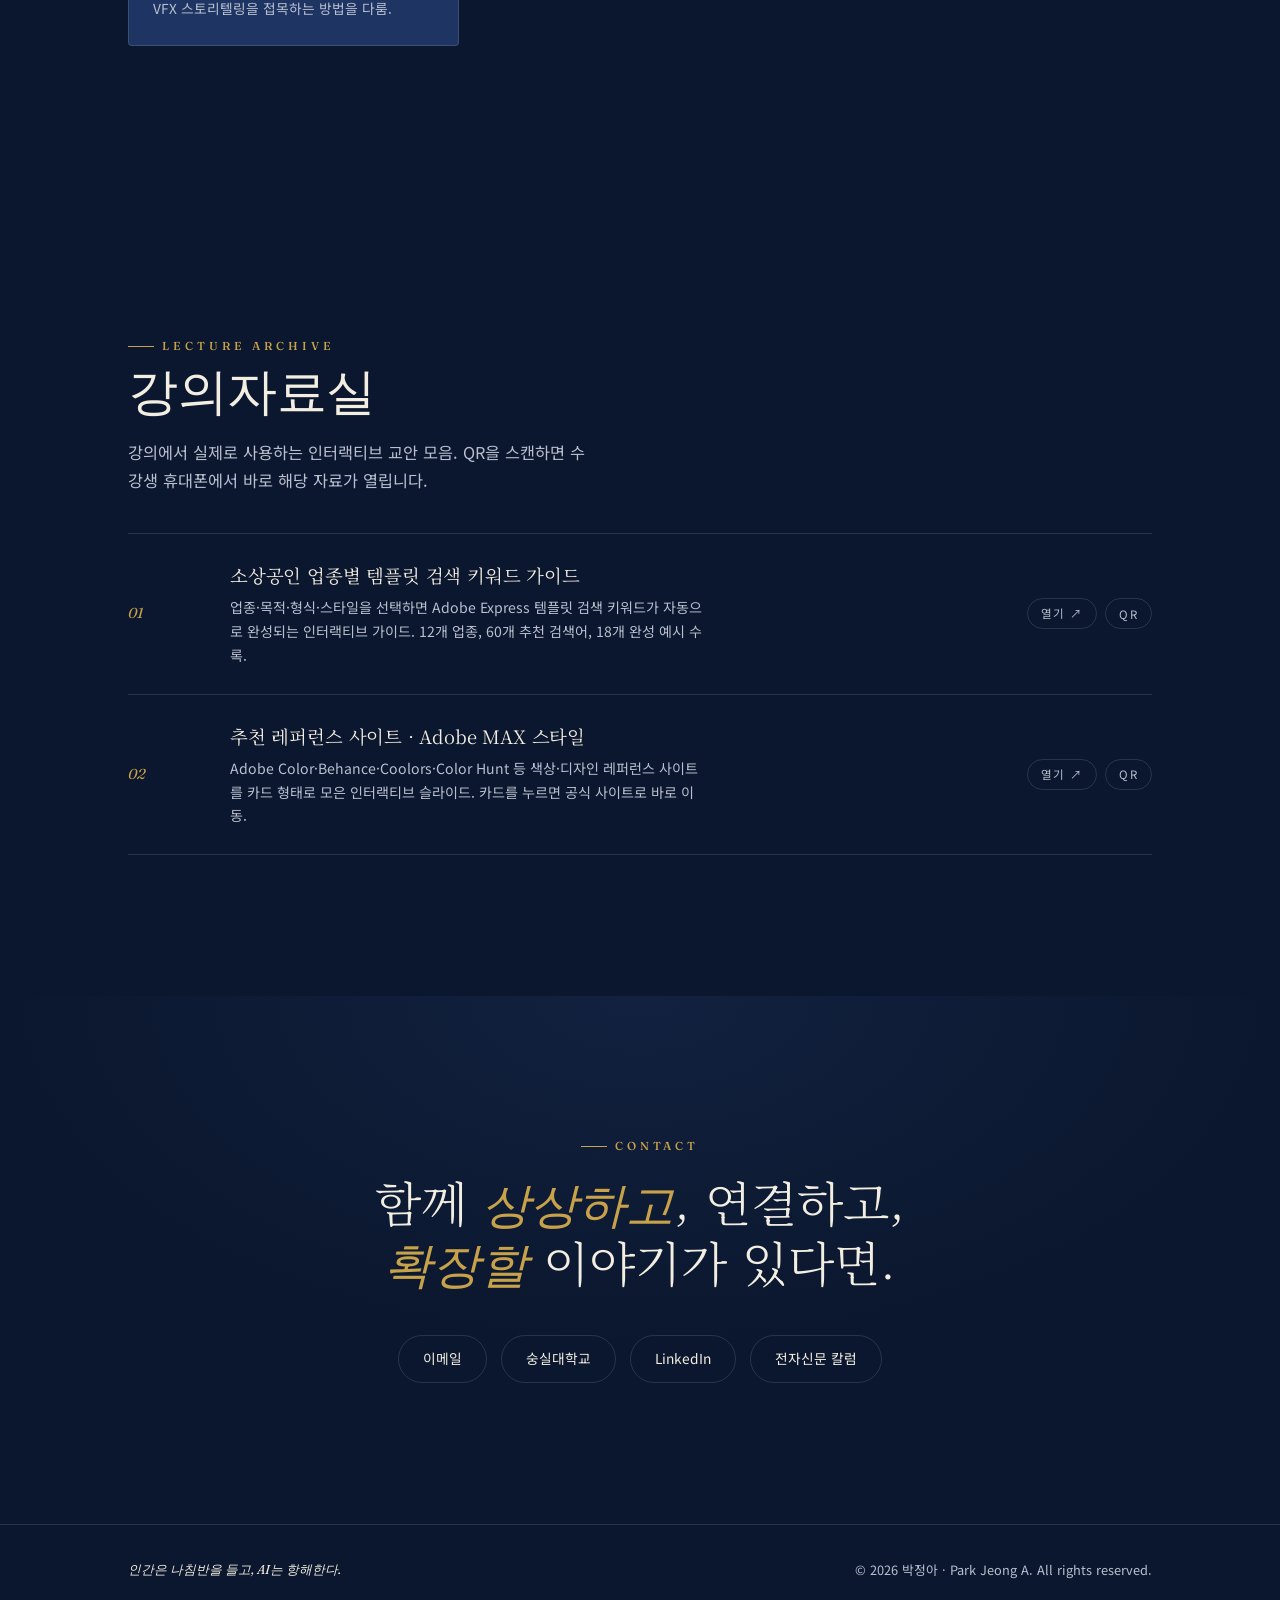
==== commit fd7642dd: "Add files via upload" ====
--- a/index.html
+++ b/index.html
@@ -548,6 +548,17 @@
           <button class="tag tag-link" type="button" data-qr-open="https://parkjeongah.github.io/AIcontents/%EC%86%8C%EC%83%81%EA%B3%B5%EC%9D%B8_%EC%97%85%EC%A2%85%EB%B3%84_%ED%85%9C%ED%94%8C%EB%A6%BF_%EA%B2%80%EC%83%89%ED%82%A4%EC%9B%8C%EB%93%9C_%EC%9D%B8%ED%84%B0%EB%9E%99%ED%8B%B0%EB%B8%8C_%EA%B0%80%EC%9D%B4%EB%93%9C_2026.html" data-qr-title="소상공인 업종별 템플릿 검색 키워드 가이드">QR</button>
         </div>
       </div>
+      <div class="work-item reveal">
+        <span class="idx">02</span>
+        <div class="meta">
+          <h3>추천 레퍼런스 사이트 · Adobe MAX 스타일</h3>
+          <p>Adobe Color·Behance·Coolors·Color Hunt 등 색상·디자인 레퍼런스 사이트를 카드 형태로 모은 인터랙티브 슬라이드. 카드를 누르면 공식 사이트로 바로 이동.</p>
+        </div>
+        <div class="tag-group">
+          <a class="tag tag-link" href="https://parkjeongah.github.io/AIcontents/adobe_max_reference_sites_interactive.html" target="_blank" rel="noopener">열기 ↗</a>
+          <button class="tag tag-link" type="button" data-qr-open="https://parkjeongah.github.io/AIcontents/adobe_max_reference_sites_interactive.html" data-qr-title="추천 레퍼런스 사이트">QR</button>
+        </div>
+      </div>
     </div>
   </div>
 </section>
